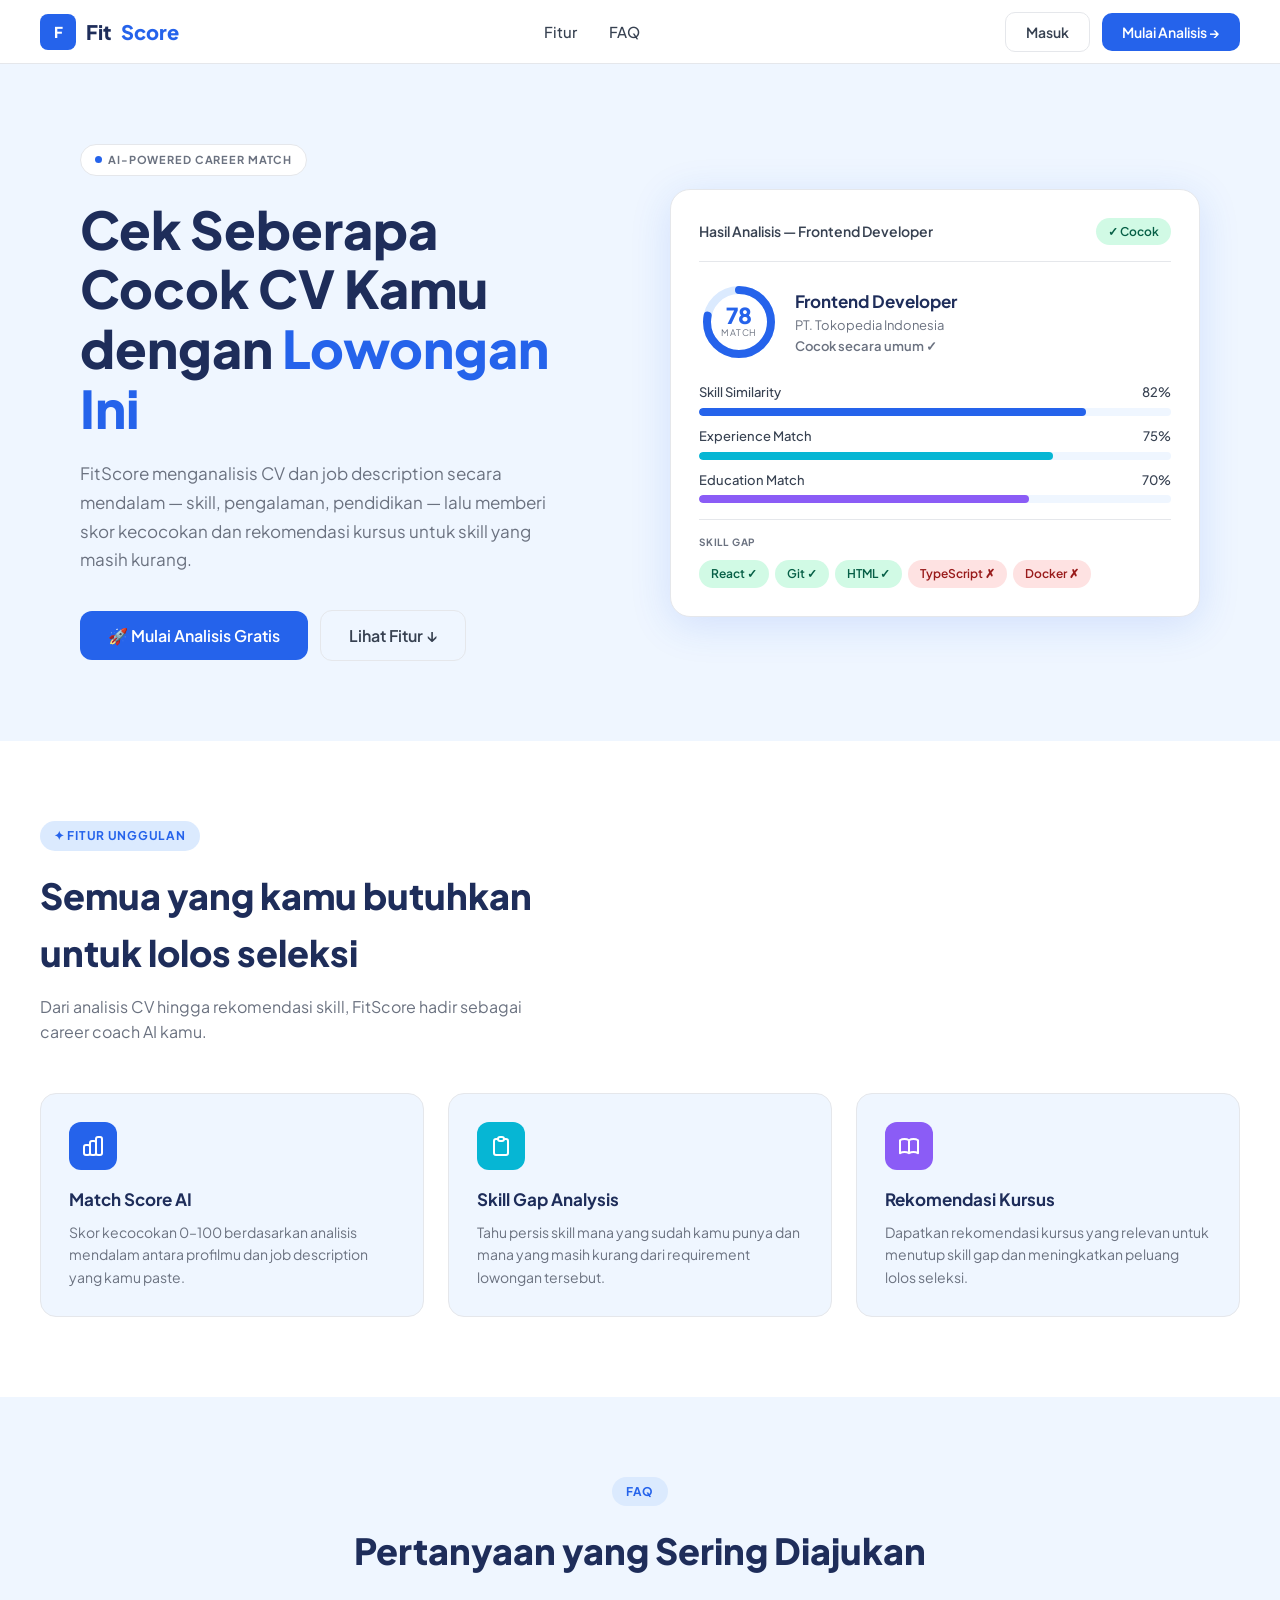
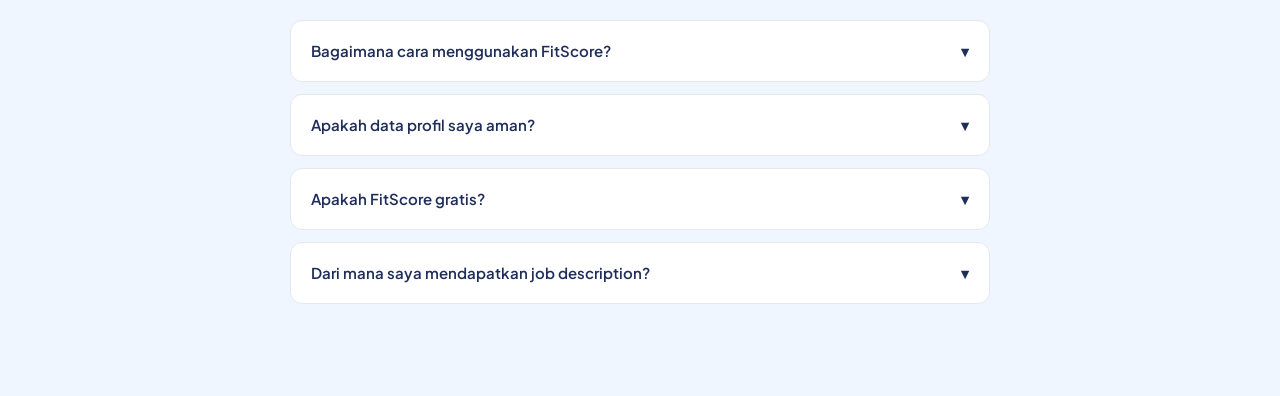
==== mainfinal.html @ b1d82c0f "update web trying connect HF" ====
<!DOCTYPE html>
<html lang="id">
<head>
<meta charset="UTF-8">
<meta name="viewport" content="width=device-width, initial-scale=1.0">
<title>FitScore — AI-Powered Career Match</title>
<link href="https://fonts.googleapis.com/css2?family=Plus+Jakarta+Sans:wght@400;500;600;700;800&display=swap" rel="stylesheet">
<style>
  *, *::before, *::after { box-sizing: border-box; margin: 0; padding: 0; }

  :root {
    --blue: #2563EB;
    --blue-dark: #1E3A8A;
    --blue-light: #DBEAFE;
    --blue-mid: #3B82F6;
    --cyan: #06B6D4;
    --purple: #8B5CF6;
    --bg: #EFF6FF;
    --white: #FFFFFF;
    --text-dark: #1E2D5A;
    --text-mid: #374151;
    --text-muted: #6B7280;
    --green: #10B981;
    --red: #EF4444;
    --border: #E5E7EB;
    --shadow: 0 4px 24px rgba(37,99,235,0.10);
    --shadow-lg: 0 8px 40px rgba(37,99,235,0.15);
  }

  html { scroll-behavior: smooth; }

  body {
    font-family: 'Plus Jakarta Sans', sans-serif;
    background: var(--bg);
    color: var(--text-dark);
    line-height: 1.6;
    min-height: 100vh;
  }

  /* ── PAGES ── */
  .page { display: none; min-height: 100vh; }
  .page.active { display: flex; flex-direction: column; }

  /* ── NAVBAR ── */
  nav {
    background: var(--white);
    border-bottom: 1px solid var(--border);
    padding: 0 40px;
    height: 64px;
    display: flex;
    align-items: center;
    justify-content: space-between;
    position: sticky; top: 0; z-index: 100;
  }

  .logo {
    display: flex; align-items: center; gap: 10px;
    font-weight: 800; font-size: 20px; color: var(--text-dark);
    text-decoration: none;
  }
  .logo-icon {
    width: 36px; height: 36px; background: var(--blue);
    border-radius: 8px; display: flex; align-items: center; justify-content: center;
    color: white; font-weight: 800; font-size: 15px;
  }
  .logo span { color: var(--blue); }

  .nav-links { display: flex; gap: 32px; list-style: none; }
  .nav-links a { text-decoration: none; color: var(--text-mid); font-size: 15px; font-weight: 500; transition: color .2s; }
  .nav-links a:hover { color: var(--blue); }

  .nav-right { display: flex; align-items: center; gap: 12px; }

  .btn {
    display: inline-flex; align-items: center; gap: 8px;
    padding: 10px 20px; border-radius: 10px; font-size: 14px; font-weight: 600;
    cursor: pointer; border: none; transition: all .2s; text-decoration: none; font-family: inherit;
  }
  .btn-primary { background: var(--blue); color: white; }
  .btn-primary:hover { background: #1D4ED8; transform: translateY(-1px); box-shadow: 0 4px 14px rgba(37,99,235,.4); }
  .btn-outline { background: transparent; color: var(--blue); border: 1.5px solid var(--blue); }
  .btn-outline:hover { background: var(--blue-light); }
  .btn-lg { padding: 14px 28px; font-size: 16px; border-radius: 12px; }
  .btn-ghost { background: transparent; color: var(--text-mid); border: 1.5px solid var(--border); }
  .btn-ghost:hover { background: var(--bg); color: var(--text-dark); }
  .btn-danger { background: #FEE2E2; color: var(--red); border: none; }

  /* ── HERO ── */
  .hero {
    flex: 1;
    padding: 80px 40px;
    display: grid;
    grid-template-columns: 1fr 1fr;
    gap: 60px;
    align-items: center;
    max-width: 1200px;
    margin: 0 auto;
    width: 100%;
  }

  .hero-badge {
    display: inline-flex; align-items: center; gap: 6px;
    background: var(--white); border: 1px solid var(--border);
    border-radius: 999px; padding: 6px 14px;
    font-size: 11px; font-weight: 700; letter-spacing: .08em;
    color: var(--text-muted); text-transform: uppercase;
    margin-bottom: 24px;
  }
  .hero-badge-dot { width: 7px; height: 7px; background: var(--blue); border-radius: 50%; }

  .hero-title { font-size: 52px; font-weight: 800; line-height: 1.15; color: var(--text-dark); margin-bottom: 20px; }
  .hero-title .highlight { color: var(--blue); }
  .hero-desc { font-size: 17px; color: var(--text-muted); line-height: 1.7; margin-bottom: 36px; max-width: 480px; }

  .hero-btns { display: flex; gap: 12px; align-items: center; }

  /* ── RESULT CARD ── */
  .result-card {
    background: var(--white);
    border-radius: 20px;
    padding: 28px;
    box-shadow: var(--shadow-lg);
    border: 1px solid var(--border);
    animation: floatCard 4s ease-in-out infinite;
  }

  @keyframes floatCard {
    0%, 100% { transform: translateY(0); }
    50% { transform: translateY(-8px); }
  }

  .result-card-header {
    display: flex; justify-content: space-between; align-items: center; margin-bottom: 20px;
    padding-bottom: 16px; border-bottom: 1px solid var(--border);
  }
  .result-card-header h4 { font-size: 14px; color: var(--text-mid); font-weight: 600; }

  .badge-cocok {
    background: #D1FAE5; color: #065F46; font-size: 12px; font-weight: 600;
    padding: 4px 12px; border-radius: 999px;
  }

  .match-row { display: flex; gap: 16px; align-items: center; margin-bottom: 20px; }

  .score-ring {
    width: 80px; height: 80px; flex-shrink: 0;
    position: relative; display: flex; align-items: center; justify-content: center;
  }
  .score-ring svg { position: absolute; top: 0; left: 0; transform: rotate(-90deg); }
  .score-ring-num { font-size: 22px; font-weight: 800; color: var(--blue); line-height: 1; }
  .score-ring-label { font-size: 9px; color: var(--text-muted); text-transform: uppercase; letter-spacing: .06em; }

  .match-info h3 { font-size: 17px; font-weight: 700; color: var(--text-dark); }
  .match-info p { font-size: 13px; color: var(--text-muted); }
  .match-status { font-size: 13px; color: var(--green); font-weight: 600; }

  .bar-row { margin-bottom: 10px; }
  .bar-label { display: flex; justify-content: space-between; font-size: 13px; color: var(--text-mid); margin-bottom: 5px; font-weight: 500; }
  .bar-track { height: 8px; background: var(--bg); border-radius: 999px; overflow: hidden; }
  .bar-fill { height: 100%; border-radius: 999px; transition: width 1s ease; }
  .bar-blue { background: var(--blue); }
  .bar-cyan { background: var(--cyan); }
  .bar-purple { background: var(--purple); }

  .skill-gap-section { margin-top: 16px; border-top: 1px solid var(--border); padding-top: 14px; }
  .skill-gap-title { font-size: 10px; font-weight: 700; letter-spacing: .08em; text-transform: uppercase; color: var(--text-muted); margin-bottom: 10px; }
  .skill-tags { display: flex; gap: 6px; flex-wrap: wrap; }
  .tag { padding: 4px 12px; border-radius: 999px; font-size: 12px; font-weight: 600; }
  .tag-green { background: #D1FAE5; color: #065F46; }
  .tag-red { background: #FEE2E2; color: #991B1B; }

  /* ── FEATURES ── */
  .features {
    background: var(--white);
    padding: 80px 40px;
  }
  .features-inner { max-width: 1200px; margin: 0 auto; }
  .section-badge {
    display: inline-flex; align-items: center; gap: 6px;
    background: var(--blue-light); color: var(--blue);
    border-radius: 999px; padding: 5px 14px; font-size: 12px; font-weight: 700;
    letter-spacing: .06em; text-transform: uppercase; margin-bottom: 16px;
  }
  .section-title { font-size: 36px; font-weight: 800; color: var(--text-dark); margin-bottom: 12px; }
  .section-desc { font-size: 16px; color: var(--text-muted); max-width: 520px; margin-bottom: 48px; }

  .features-grid { display: grid; grid-template-columns: repeat(3, 1fr); gap: 24px; }
  .feature-card {
    background: var(--bg); border-radius: 16px; padding: 28px;
    border: 1px solid var(--border); transition: all .2s;
  }
  .feature-card:hover { box-shadow: var(--shadow); transform: translateY(-2px); }
  .feature-icon { width: 48px; height: 48px; border-radius: 12px; background: var(--blue); display: flex; align-items: center; justify-content: center; margin-bottom: 16px; }
  .feature-card h3 { font-size: 17px; font-weight: 700; margin-bottom: 8px; color: var(--text-dark); }
  .feature-card p { font-size: 14px; color: var(--text-muted); line-height: 1.6; }

  /* ── FAQ ── */
  .faq { padding: 80px 40px; }
  .faq-inner { max-width: 700px; margin: 0 auto; }
  .faq-item { border: 1px solid var(--border); border-radius: 12px; margin-bottom: 12px; overflow: hidden; background: var(--white); }
  .faq-q { padding: 18px 20px; font-size: 15px; font-weight: 600; cursor: pointer; display: flex; justify-content: space-between; align-items: center; }
  .faq-a { padding: 0 20px 16px; font-size: 14px; color: var(--text-muted); line-height: 1.7; display: none; }
  .faq-item.open .faq-a { display: block; }
  .faq-item.open .faq-arrow { transform: rotate(180deg); }
  .faq-arrow { transition: transform .2s; }

  /* ── AUTH PAGES ── */
  .auth-page {
    flex: 1;
    display: flex;
    align-items: center;
    justify-content: center;
    padding: 40px;
    background: var(--bg);
  }

  .auth-card {
    background: var(--white);
    border-radius: 20px;
    padding: 40px;
    width: 100%;
    max-width: 440px;
    box-shadow: var(--shadow-lg);
    border: 1px solid var(--border);
  }
  .auth-title { font-size: 26px; font-weight: 800; color: var(--text-dark); margin-bottom: 6px; }
  .auth-sub { font-size: 14px; color: var(--text-muted); margin-bottom: 28px; }

  .form-group { margin-bottom: 18px; }
  .form-label { display: block; font-size: 13px; font-weight: 600; color: var(--text-mid); margin-bottom: 6px; }
  .form-input {
    width: 100%; padding: 12px 14px; border: 1.5px solid var(--border);
    border-radius: 10px; font-size: 14px; font-family: inherit; color: var(--text-dark);
    background: var(--white); transition: border-color .2s; outline: none;
  }
  .form-input:focus { border-color: var(--blue); box-shadow: 0 0 0 3px rgba(37,99,235,.1); }
  .form-input::placeholder { color: #9CA3AF; }
  textarea.form-input { resize: vertical; min-height: 100px; }

  .form-divider { text-align: center; font-size: 13px; color: var(--text-muted); margin: 16px 0; }
  .link { color: var(--blue); font-weight: 600; cursor: pointer; text-decoration: none; }
  .link:hover { text-decoration: underline; }

  /* ── PROFILE SETUP ── */
  .profile-page {
    flex: 1;
    padding: 40px;
    max-width: 800px;
    margin: 0 auto;
    width: 100%;
  }
  .profile-steps {
    display: flex; gap: 0; margin-bottom: 40px; align-items: center;
  }
  .step-item { display: flex; align-items: center; gap: 10px; }
  .step-circle {
    width: 32px; height: 32px; border-radius: 50%; display: flex; align-items: center; justify-content: center;
    font-size: 13px; font-weight: 700; flex-shrink: 0;
  }
  .step-circle.done { background: var(--blue); color: white; }
  .step-circle.active { background: var(--blue); color: white; box-shadow: 0 0 0 4px rgba(37,99,235,.2); }
  .step-circle.pending { background: var(--border); color: var(--text-muted); }
  .step-label { font-size: 13px; font-weight: 600; color: var(--text-mid); }
  .step-label.active { color: var(--blue); }
  .step-connector { flex: 1; height: 2px; background: var(--border); margin: 0 8px; min-width: 40px; }
  .step-connector.done { background: var(--blue); }

  .profile-card {
    background: var(--white); border-radius: 20px; padding: 36px;
    box-shadow: var(--shadow); border: 1px solid var(--border);
  }
  .profile-card-title { font-size: 22px; font-weight: 800; color: var(--text-dark); margin-bottom: 6px; }
  .profile-card-sub { font-size: 14px; color: var(--text-muted); margin-bottom: 28px; }

  .form-row { display: grid; grid-template-columns: 1fr 1fr; gap: 16px; }

  .tags-input-wrapper { display: flex; flex-wrap: wrap; gap: 8px; padding: 10px 12px; border: 1.5px solid var(--border); border-radius: 10px; background: white; min-height: 46px; cursor: text; transition: border-color .2s; }
  .tags-input-wrapper:focus-within { border-color: var(--blue); box-shadow: 0 0 0 3px rgba(37,99,235,.1); }
  .tag-chip { display: flex; align-items: center; gap: 4px; background: var(--blue-light); color: var(--blue); border-radius: 6px; padding: 3px 10px; font-size: 13px; font-weight: 600; }
  .tag-chip button { background: none; border: none; cursor: pointer; color: var(--blue); font-size: 14px; line-height: 1; padding: 0; }
  .tags-input-inner { border: none; outline: none; font-size: 13px; font-family: inherit; min-width: 120px; flex: 1; }

  .exp-item { border: 1px solid var(--border); border-radius: 12px; padding: 20px; margin-bottom: 12px; background: var(--bg); position: relative; }
  .exp-remove { position: absolute; top: 12px; right: 12px; background: none; border: none; cursor: pointer; color: var(--text-muted); font-size: 18px; }

  .btn-add { display: inline-flex; align-items: center; gap: 6px; background: var(--blue-light); color: var(--blue); border: none; padding: 10px 16px; border-radius: 10px; font-size: 13px; font-weight: 700; cursor: pointer; font-family: inherit; transition: all .2s; margin-top: 4px; }
  .btn-add:hover { background: #BFDBFE; }

  .progress-bar-wrapper { height: 6px; background: var(--border); border-radius: 999px; margin-bottom: 32px; overflow: hidden; }
  .progress-bar-fill { height: 100%; background: var(--blue); border-radius: 999px; transition: width .4s ease; }

  /* ── ANALYSIS PAGE ── */
  .analysis-page { flex: 1; padding: 40px; max-width: 1100px; margin: 0 auto; width: 100%; }
  .analysis-header { margin-bottom: 32px; }
  .analysis-header h1 { font-size: 28px; font-weight: 800; color: var(--text-dark); }
  .analysis-header p { font-size: 15px; color: var(--text-muted); margin-top: 4px; }

  .analysis-form-grid { display: grid; grid-template-columns: 1fr 1fr; gap: 24px; margin-bottom: 32px; }
  .analysis-form-card { background: var(--white); border-radius: 16px; padding: 24px; border: 1px solid var(--border); box-shadow: var(--shadow); }
  .analysis-form-card h3 { font-size: 16px; font-weight: 700; margin-bottom: 4px; color: var(--text-dark); }
  .analysis-form-card p { font-size: 13px; color: var(--text-muted); margin-bottom: 16px; }
  .analysis-form-card textarea { min-height: 180px; }

  .analyze-btn-wrapper { text-align: center; margin-bottom: 40px; }

  /* ── RESULT ── */
  .result-section { display: none; }
  .result-section.show { display: block; }

  .result-top { display: grid; grid-template-columns: 1fr 2fr; gap: 24px; margin-bottom: 24px; }

  .score-card {
    background: var(--white); border-radius: 16px; padding: 28px;
    border: 1px solid var(--border); box-shadow: var(--shadow);
    display: flex; flex-direction: column; align-items: center; justify-content: center; text-align: center;
  }
  .big-score { font-size: 72px; font-weight: 800; color: var(--blue); line-height: 1; }
  .score-label { font-size: 13px; color: var(--text-muted); font-weight: 600; text-transform: uppercase; letter-spacing: .08em; margin-top: 4px; }
  .score-verdict { margin-top: 12px; padding: 6px 16px; border-radius: 999px; font-size: 13px; font-weight: 700; }
  .score-verdict.great { background: #D1FAE5; color: #065F46; }
  .score-verdict.good { background: #DBEAFE; color: #1E3A8A; }
  .score-verdict.low { background: #FEE2E2; color: #991B1B; }

  .breakdown-card { background: var(--white); border-radius: 16px; padding: 28px; border: 1px solid var(--border); box-shadow: var(--shadow); }
  .breakdown-card h3 { font-size: 16px; font-weight: 700; margin-bottom: 20px; color: var(--text-dark); }

  .result-bottom { display: grid; grid-template-columns: 1fr 1fr; gap: 24px; }

  .gap-card { background: var(--white); border-radius: 16px; padding: 28px; border: 1px solid var(--border); box-shadow: var(--shadow); }
  .gap-card h3 { font-size: 16px; font-weight: 700; margin-bottom: 16px; color: var(--text-dark); }

  .skill-row { display: flex; align-items: center; justify-content: space-between; padding: 10px 0; border-bottom: 1px solid var(--border); }
  .skill-row:last-child { border-bottom: none; }
  .skill-name { font-size: 14px; font-weight: 600; color: var(--text-dark); }
  .skill-badge { font-size: 12px; font-weight: 700; padding: 3px 12px; border-radius: 999px; }
  .skill-match { background: #D1FAE5; color: #065F46; }
  .skill-miss { background: #FEE2E2; color: #991B1B; }

  .rec-item { padding: 12px 0; border-bottom: 1px solid var(--border); }
  .rec-item:last-child { border-bottom: none; }
  .rec-skill { font-size: 14px; font-weight: 700; color: var(--text-dark); margin-bottom: 4px; }
  .rec-desc { font-size: 13px; color: var(--text-muted); }

  /* ── LOADING ── */
  .loading-overlay {
    display: none;
    position: fixed; inset: 0; background: rgba(255,255,255,.9);
    z-index: 999; align-items: center; justify-content: center; flex-direction: column; gap: 16px;
  }
  .loading-overlay.show { display: flex; }
  .spinner { width: 48px; height: 48px; border: 4px solid var(--blue-light); border-top-color: var(--blue); border-radius: 50%; animation: spin .8s linear infinite; }
  @keyframes spin { to { transform: rotate(360deg); } }
  .loading-text { font-size: 16px; font-weight: 600; color: var(--text-dark); }
  .loading-sub { font-size: 13px; color: var(--text-muted); }

  /* ── DASHBOARD ── */
  .dashboard-page { flex: 1; padding: 40px; max-width: 1100px; margin: 0 auto; width: 100%; }
  .dashboard-greet { font-size: 26px; font-weight: 800; color: var(--text-dark); margin-bottom: 6px; }
  .dashboard-sub { font-size: 15px; color: var(--text-muted); margin-bottom: 32px; }

  .dashboard-grid { display: grid; grid-template-columns: repeat(3, 1fr); gap: 20px; margin-bottom: 32px; }
  .stat-card { background: var(--white); border-radius: 14px; padding: 22px; border: 1px solid var(--border); box-shadow: var(--shadow); }
  .stat-num { font-size: 32px; font-weight: 800; color: var(--blue); }
  .stat-label { font-size: 13px; color: var(--text-muted); margin-top: 4px; font-weight: 500; }

  .history-card { background: var(--white); border-radius: 16px; padding: 28px; border: 1px solid var(--border); box-shadow: var(--shadow); }
  .history-card h3 { font-size: 17px; font-weight: 700; margin-bottom: 20px; color: var(--text-dark); }
  .history-item { display: flex; align-items: center; justify-content: space-between; padding: 14px 0; border-bottom: 1px solid var(--border); }
  .history-item:last-child { border-bottom: none; }
  .history-info h4 { font-size: 14px; font-weight: 700; color: var(--text-dark); }
  .history-info p { font-size: 12px; color: var(--text-muted); margin-top: 2px; }
  .history-score { font-size: 22px; font-weight: 800; color: var(--blue); }

  .toast {
    position: fixed; bottom: 24px; right: 24px; z-index: 9999;
    background: var(--text-dark); color: white; padding: 12px 20px; border-radius: 12px;
    font-size: 14px; font-weight: 500; box-shadow: 0 8px 24px rgba(0,0,0,.2);
    transform: translateY(100px); opacity: 0; transition: all .3s;
  }
  .toast.show { transform: translateY(0); opacity: 1; }

  @media (max-width: 768px) {
    .hero { grid-template-columns: 1fr; padding: 40px 20px; }
    .result-card { display: none; }
    .features-grid { grid-template-columns: 1fr; }
    .analysis-form-grid { grid-template-columns: 1fr; }
    .result-top, .result-bottom { grid-template-columns: 1fr; }
    .form-row { grid-template-columns: 1fr; }
    .dashboard-grid { grid-template-columns: 1fr; }
    nav { padding: 0 20px; }
    .nav-links { display: none; }
  }
</style>
</head>
<body>

<!-- ══════════════════════════════════════════
     PAGE: LANDING
══════════════════════════════════════════ -->
<div id="page-landing" class="page active">
  <!-- Nav -->
  <nav>
    <a class="logo" href="#" onclick="goTo('landing')">
      <div class="logo-icon">F</div>
      Fit <span>Score</span>
    </a>
    <ul class="nav-links">
      <li><a href="#features">Fitur</a></li>
      <li><a href="#faq">FAQ</a></li>
    </ul>
    <div class="nav-right">
      <button class="btn btn-ghost" onclick="goTo('login')">Masuk</button>
      <button class="btn btn-primary" onclick="goTo('register')">Mulai Analisis →</button>
    </div>
  </nav>

  <!-- Hero -->
  <div class="hero">
    <div>
      <div class="hero-badge"><span class="hero-badge-dot"></span> AI-POWERED CAREER MATCH</div>
      <h1 class="hero-title">Cek Seberapa Cocok CV Kamu<br>dengan <span class="highlight">Lowongan Ini</span></h1>
      <p class="hero-desc">FitScore menganalisis CV dan job description secara mendalam — skill, pengalaman, pendidikan — lalu memberi skor kecocokan dan rekomendasi kursus untuk skill yang masih kurang.</p>
      <div class="hero-btns">
        <button class="btn btn-primary btn-lg" onclick="goTo('register')">🚀 Mulai Analisis Gratis</button>
        <button class="btn btn-ghost btn-lg" onclick="document.getElementById('features').scrollIntoView({behavior:'smooth'})">Lihat Fitur ↓</button>
      </div>
    </div>

    <div class="result-card">
      <div class="result-card-header">
        <h4>Hasil Analisis — Frontend Developer</h4>
        <span class="badge-cocok">✓ Cocok</span>
      </div>
      <div class="match-row">
        <div class="score-ring">
          <svg width="80" height="80" viewBox="0 0 80 80">
            <circle cx="40" cy="40" r="32" fill="none" stroke="#DBEAFE" stroke-width="8"/>
            <circle cx="40" cy="40" r="32" fill="none" stroke="#2563EB" stroke-width="8"
              stroke-dasharray="201" stroke-dashoffset="44" stroke-linecap="round"/>
          </svg>
          <div style="text-align:center;">
            <div class="score-ring-num">78</div>
            <div class="score-ring-label">MATCH</div>
          </div>
        </div>
        <div class="match-info">
          <h3>Frontend Developer</h3>
          <p>PT. Tokopedia Indonesia</p>
          <p class="match-status">Cocok secara umum ✓</p>
        </div>
      </div>
      <div class="bar-row"><div class="bar-label"><span>Skill Similarity</span><span>82%</span></div><div class="bar-track"><div class="bar-fill bar-blue" style="width:82%"></div></div></div>
      <div class="bar-row"><div class="bar-label"><span>Experience Match</span><span>75%</span></div><div class="bar-track"><div class="bar-fill bar-cyan" style="width:75%"></div></div></div>
      <div class="bar-row"><div class="bar-label"><span>Education Match</span><span>70%</span></div><div class="bar-track"><div class="bar-fill bar-purple" style="width:70%"></div></div></div>
      <div class="skill-gap-section">
        <div class="skill-gap-title">SKILL GAP</div>
        <div class="skill-tags">
          <span class="tag tag-green">React ✓</span>
          <span class="tag tag-green">Git ✓</span>
          <span class="tag tag-green">HTML ✓</span>
          <span class="tag tag-red">TypeScript ✗</span>
          <span class="tag tag-red">Docker ✗</span>
        </div>
      </div>
    </div>
  </div>

  <!-- Features -->
  <section id="features" class="features">
    <div class="features-inner">
      <div class="section-badge">✦ Fitur Unggulan</div>
      <h2 class="section-title">Semua yang kamu butuhkan<br>untuk lolos seleksi</h2>
      <p class="section-desc">Dari analisis CV hingga rekomendasi skill, FitScore hadir sebagai career coach AI kamu.</p>
      <div class="features-grid">
        <div class="feature-card">
          <div class="feature-icon"><svg width="24" height="24" fill="none" viewBox="0 0 24 24"><path d="M9 19v-6a2 2 0 00-2-2H5a2 2 0 00-2 2v6a2 2 0 002 2h2a2 2 0 002-2zm0 0V9a2 2 0 012-2h2a2 2 0 012 2v10m-6 0a2 2 0 002 2h2a2 2 0 002-2m0 0V5a2 2 0 012-2h2a2 2 0 012 2v14a2 2 0 01-2 2h-2a2 2 0 01-2-2z" stroke="white" stroke-width="2" stroke-linecap="round" stroke-linejoin="round"/></svg></div>
          <h3>Match Score AI</h3>
          <p>Skor kecocokan 0–100 berdasarkan analisis mendalam antara profilmu dan job description yang kamu paste.</p>
        </div>
        <div class="feature-card">
          <div class="feature-icon" style="background:#06B6D4;"><svg width="24" height="24" fill="none" viewBox="0 0 24 24"><path d="M9 5H7a2 2 0 00-2 2v12a2 2 0 002 2h10a2 2 0 002-2V7a2 2 0 00-2-2h-2M9 5a2 2 0 002 2h2a2 2 0 002-2M9 5a2 2 0 012-2h2a2 2 0 012 2" stroke="white" stroke-width="2" stroke-linecap="round" stroke-linejoin="round"/></svg></div>
          <h3>Skill Gap Analysis</h3>
          <p>Tahu persis skill mana yang sudah kamu punya dan mana yang masih kurang dari requirement lowongan tersebut.</p>
        </div>
        <div class="feature-card">
          <div class="feature-icon" style="background:#8B5CF6;"><svg width="24" height="24" fill="none" viewBox="0 0 24 24"><path d="M12 6.253v13m0-13C10.832 5.477 9.246 5 7.5 5S4.168 5.477 3 6.253v13C4.168 18.477 5.754 18 7.5 18s3.332.477 4.5 1.253m0-13C13.168 5.477 14.754 5 16.5 5c1.747 0 3.332.477 4.5 1.253v13C19.832 18.477 18.247 18 16.5 18c-1.746 0-3.332.477-4.5 1.253" stroke="white" stroke-width="2" stroke-linecap="round" stroke-linejoin="round"/></svg></div>
          <h3>Rekomendasi Kursus</h3>
          <p>Dapatkan rekomendasi kursus yang relevan untuk menutup skill gap dan meningkatkan peluang lolos seleksi.</p>
        </div>
      </div>
    </div>
  </section>

  <!-- FAQ -->
  <section id="faq" class="faq">
    <div class="faq-inner" style="text-align:center; margin-bottom:40px;">
      <div class="section-badge" style="margin:0 auto 16px;">FAQ</div>
      <h2 class="section-title">Pertanyaan yang Sering Diajukan</h2>
    </div>
    <div class="faq-inner">
      <div class="faq-item" onclick="toggleFaq(this)">
        <div class="faq-q">Bagaimana cara menggunakan FitScore? <span class="faq-arrow">▾</span></div>
        <div class="faq-a">Daftar akun, lengkapi profil (pengalaman kerja, skill, pendidikan), lalu copy-paste job description dari LinkedIn atau platform lain ke halaman analisis. FitScore akan langsung memberikan match score dan skill gap analysis.</div>
      </div>
      <div class="faq-item" onclick="toggleFaq(this)">
        <div class="faq-q">Apakah data profil saya aman? <span class="faq-arrow">▾</span></div>
        <div class="faq-a">Ya, data profilmu disimpan secara aman dan tidak akan dibagikan ke pihak manapun. Kami menggunakan enkripsi standar industri untuk melindungi datamu.</div>
      </div>
      <div class="faq-item" onclick="toggleFaq(this)">
        <div class="faq-q">Apakah FitScore gratis? <span class="faq-arrow">▾</span></div>
        <div class="faq-a">FitScore tersedia gratis untuk semua pengguna.</div>
      </div>
      <div class="faq-item" onclick="toggleFaq(this)">
        <div class="faq-q">Dari mana saya mendapatkan job description? <span class="faq-arrow">▾</span></div>
        <div class="faq-a">Kamu bisa copy job description dan requirements dari LinkedIn, Glints, JobStreet, Kalibrr, atau platform lowongan lainnya, lalu paste ke form analisis di FitScore.</div>
      </div>
    </div>
  </section>
</div>

<!-- ══════════════════════════════════════════
     PAGE: LOGIN
══════════════════════════════════════════ -->
<div id="page-login" class="page">
  <nav>
    <a class="logo" href="#" onclick="goTo('landing')">
      <div class="logo-icon">F</div>
      Fit <span>Score</span>
    </a>
  </nav>
  <div class="auth-page">
    <div class="auth-card">
      <div style="text-align:center; margin-bottom:28px;">
        <div class="logo-icon" style="width:48px;height:48px;font-size:20px;border-radius:12px;margin:0 auto 16px;">F</div>
        <div class="auth-title">Selamat Datang Kembali</div>
        <div class="auth-sub">Masuk untuk melanjutkan analisis karirmu</div>
      </div>
      <div class="form-group">
        <label class="form-label">Email</label>
        <input type="email" id="login-email" class="form-input" placeholder="email@kamu.com">
      </div>
      <div class="form-group">
        <label class="form-label">Password</label>
        <input type="password" id="login-pass" class="form-input" placeholder="••••••••">
      </div>
      <button class="btn btn-primary" style="width:100%;justify-content:center;padding:13px;" onclick="doLogin()">Masuk</button>
      <div class="form-divider">Belum punya akun? <a class="link" onclick="goTo('register')">Daftar gratis</a></div>
    </div>
  </div>
</div>

<!-- ══════════════════════════════════════════
     PAGE: REGISTER
══════════════════════════════════════════ -->
<div id="page-register" class="page">
  <nav>
    <a class="logo" href="#" onclick="goTo('landing')">
      <div class="logo-icon">F</div>
      Fit <span>Score</span>
    </a>
  </nav>
  <div class="auth-page">
    <div class="auth-card">
      <div style="text-align:center; margin-bottom:28px;">
        <div class="logo-icon" style="width:48px;height:48px;font-size:20px;border-radius:12px;margin:0 auto 16px;">F</div>
        <div class="auth-title">Buat Akun Gratis</div>
        <div class="auth-sub">Mulai analisis CV kamu sekarang</div>
      </div>
      <div class="form-row">
        <div class="form-group">
          <label class="form-label">Nama Depan</label>
          <input type="text" id="reg-fname" class="form-input" placeholder="Budi">
        </div>
        <div class="form-group">
          <label class="form-label">Nama Belakang</label>
          <input type="text" id="reg-lname" class="form-input" placeholder="Santoso">
        </div>
      </div>
      <div class="form-group">
        <label class="form-label">Email</label>
        <input type="email" id="reg-email" class="form-input" placeholder="email@kamu.com">
      </div>
      <div class="form-group">
        <label class="form-label">Password</label>
        <input type="password" id="reg-pass" class="form-input" placeholder="Min. 8 karakter">
      </div>
      <button class="btn btn-primary" style="width:100%;justify-content:center;padding:13px;" onclick="doRegister()">Buat Akun →</button>
      <div class="form-divider">Sudah punya akun? <a class="link" onclick="goTo('login')">Masuk</a></div>
    </div>
  </div>
</div>

<!-- ══════════════════════════════════════════
     PAGE: PROFILE SETUP
══════════════════════════════════════════ -->
<div id="page-profile" class="page">
  <nav>
    <a class="logo" href="#" onclick="goTo('landing')">
      <div class="logo-icon">F</div>
      Fit <span>Score</span>
    </a>
    <div class="nav-right" style="font-size:13px;color:var(--text-muted);">Langkah <span id="step-num">1</span> dari 3</div>
  </nav>

  <div class="profile-page">
    <div class="progress-bar-wrapper">
      <div class="progress-bar-fill" id="profile-progress" style="width:33%"></div>
    </div>

    <div class="profile-steps">
      <div class="step-item"><div class="step-circle active" id="s1">1</div><span class="step-label active" id="sl1">Informasi Dasar</span></div>
      <div class="step-connector" id="sc1"></div>
      <div class="step-item"><div class="step-circle pending" id="s2">2</div><span class="step-label" id="sl2">Pengalaman Kerja</span></div>
      <div class="step-connector" id="sc2"></div>
      <div class="step-item"><div class="step-circle pending" id="s3">3</div><span class="step-label" id="sl3">Skill &amp; Pendidikan</span></div>
    </div>

    <!-- Step 1: Info Dasar -->
    <div id="profile-step-1">
      <div class="profile-card">
        <div class="profile-card-title">Informasi Dasar</div>
        <div class="profile-card-sub">Ceritakan sedikit tentang dirimu untuk personalisasi analisis yang lebih akurat.</div>
        <div class="form-row">
          <div class="form-group">
            <label class="form-label">Nama Lengkap</label>
            <input type="text" id="p-name" class="form-input" placeholder="Nama kamu">
          </div>
          <div class="form-group">
            <label class="form-label">Lokasi</label>
            <input type="text" id="p-loc" class="form-input" placeholder="Jakarta, Indonesia">
          </div>
        </div>
        <div class="form-row">
          <div class="form-group">
            <label class="form-label">Bidang / Profesi</label>
            <input type="text" id="p-field" class="form-input" placeholder="Software Engineer, Data Analyst, ...">
          </div>
          <div class="form-group">
            <label class="form-label">Tahun Pengalaman</label>
            <select class="form-input" id="p-years">
              <option>Kurang dari 1 tahun</option>
              <option>1–2 tahun</option>
              <option>3–5 tahun</option>
              <option>5+ tahun</option>
            </select>
          </div>
        </div>
        <div class="form-group">
          <label class="form-label">Ringkasan Profil</label>
          <textarea id="p-summary" class="form-input" placeholder="Ceritakan singkat tentang latar belakang dan tujuan karirmu..."></textarea>
        </div>
        <div style="text-align:right;margin-top:8px;">
          <button class="btn btn-primary btn-lg" onclick="nextStep(2)">Lanjut →</button>
        </div>
      </div>
    </div>

    <!-- Step 2: Pengalaman Kerja -->
    <div id="profile-step-2" style="display:none;">
      <div class="profile-card">
        <div class="profile-card-title">Pengalaman Kerja</div>
        <div class="profile-card-sub">Tambahkan riwayat pekerjaan kamu. Semakin lengkap, semakin akurat analisisnya.</div>
        <div id="exp-list"></div>
        <button class="btn-add" onclick="addExp()">+ Tambah Pengalaman</button>
        <div style="display:flex;justify-content:space-between;margin-top:24px;">
          <button class="btn btn-ghost btn-lg" onclick="nextStep(1)">← Kembali</button>
          <button class="btn btn-primary btn-lg" onclick="nextStep(3)">Lanjut →</button>
        </div>
      </div>
    </div>

    <!-- Step 3: Skill & Pendidikan -->
    <div id="profile-step-3" style="display:none;">
      <div class="profile-card">
        <div class="profile-card-title">Skill &amp; Pendidikan</div>
        <div class="profile-card-sub">Tambahkan skill teknis, soft skill, dan riwayat pendidikanmu.</div>

        <div class="form-group">
          <label class="form-label">Technical Skills <span style="font-weight:400;color:var(--text-muted);">(ketik lalu tekan Enter)</span></label>
          <div class="tags-input-wrapper" id="tech-tags-wrap" onclick="document.getElementById('tech-input').focus()">
            <input class="tags-input-inner" id="tech-input" placeholder="React, Python, SQL..." onkeydown="addTag(event,'tech-tags','tech-input')">
          </div>
          <div id="tech-tags" style="display:none;"></div>
        </div>

        <div class="form-group">
          <label class="form-label">Soft Skills</label>
          <div class="tags-input-wrapper" id="soft-tags-wrap" onclick="document.getElementById('soft-input').focus()">
            <input class="tags-input-inner" id="soft-input" placeholder="Komunikasi, Teamwork, Problem Solving..." onkeydown="addTag(event,'soft-tags','soft-input')">
          </div>
          <div id="soft-tags" style="display:none;"></div>
        </div>

        <div class="form-group">
          <label class="form-label">Bahasa Pemrograman / Tools</label>
          <div class="tags-input-wrapper" id="tools-tags-wrap" onclick="document.getElementById('tools-input').focus()">
            <input class="tags-input-inner" id="tools-input" placeholder="JavaScript, Git, Docker, Figma..." onkeydown="addTag(event,'tools-tags','tools-input')">
          </div>
          <div id="tools-tags" style="display:none;"></div>
        </div>

        <div class="form-group" style="margin-top:24px;">
          <label class="form-label">Pendidikan Terakhir</label>
          <div class="form-row">
            <input type="text" id="edu-school" class="form-input" placeholder="Universitas Indonesia">
            <input type="text" id="edu-major" class="form-input" placeholder="Teknik Informatika">
          </div>
          <div class="form-row" style="margin-top:12px;">
            <select class="form-input" id="edu-degree">
              <option>SMA / SMK</option>
              <option>D3</option>
              <option selected>S1</option>
              <option>S2</option>
              <option>S3</option>
            </select>
            <input type="text" id="edu-year" class="form-input" placeholder="Tahun lulus: 2022">
          </div>
        </div>

        <div style="display:flex;justify-content:space-between;margin-top:24px;">
          <button class="btn btn-ghost btn-lg" onclick="nextStep(2)">← Kembali</button>
          <button class="btn btn-primary btn-lg" onclick="finishProfile()">Selesai &amp; Mulai Analisis 🚀</button>
        </div>
      </div>
    </div>
  </div>
</div>

<!-- ══════════════════════════════════════════
     PAGE: DASHBOARD
══════════════════════════════════════════ -->
<div id="page-dashboard" class="page">
  <nav>
    <a class="logo" href="#" onclick="goTo('landing')">
      <div class="logo-icon">F</div>
      Fit <span>Score</span>
    </a>
    <ul class="nav-links">
      <li><a href="#" onclick="goTo('dashboard')" style="color:var(--blue);">Dashboard</a></li>
      <li><a href="#" onclick="goTo('analysis')">Analisis Baru</a></li>
    </ul>
    <div class="nav-right">
      <span id="nav-user" style="font-size:14px;font-weight:600;color:var(--text-mid);"></span>
      <button class="btn btn-ghost" onclick="doLogout()">Keluar</button>
    </div>
  </nav>

  <div class="dashboard-page">
    <div class="dashboard-greet" id="dash-greet">Halo, 👋</div>
    <div class="dashboard-sub">Ringkasan aktivitas analisis karirmu</div>

    <div class="dashboard-grid">
      <div class="stat-card"><div class="stat-num" id="stat-total">0</div><div class="stat-label">Total Analisis</div></div>
      <div class="stat-card"><div class="stat-num" id="stat-avg">—</div><div class="stat-label">Rata-rata Match Score</div></div>
      <div class="stat-card"><div class="stat-num" id="stat-best">—</div><div class="stat-label">Skor Tertinggi</div></div>
    </div>

    <div style="display:flex;justify-content:space-between;align-items:center;margin-bottom:20px;">
      <h3 style="font-size:18px;font-weight:700;">Riwayat Analisis</h3>
      <button class="btn btn-primary" onclick="goTo('analysis')">+ Analisis Baru</button>
    </div>
    <div class="history-card">
      <div id="history-list"><p style="color:var(--text-muted);font-size:14px;">Belum ada analisis. <a class="link" onclick="goTo('analysis')">Mulai analisis pertamamu →</a></p></div>
    </div>
  </div>
</div>

<!-- ══════════════════════════════════════════
     PAGE: ANALYSIS
══════════════════════════════════════════ -->
<div id="page-analysis" class="page">
  <nav>
    <a class="logo" href="#" onclick="goTo('landing')">
      <div class="logo-icon">F</div>
      Fit <span>Score</span>
    </a>
    <ul class="nav-links">
      <li><a href="#" onclick="goTo('dashboard')">Dashboard</a></li>
      <li><a href="#" onclick="goTo('analysis')" style="color:var(--blue);">Analisis Baru</a></li>
    </ul>
    <div class="nav-right">
      <span id="nav-user-2" style="font-size:14px;font-weight:600;color:var(--text-mid);"></span>
      <button class="btn btn-ghost" onclick="doLogout()">Keluar</button>
    </div>
  </nav>

  <div class="analysis-page">
    <div class="analysis-header">
      <h1>Analisis Kecocokan Lowongan</h1>
      <p>Paste job description dan requirements dari lowongan yang ingin kamu lamar, lalu kami analisis kecocokannya dengan profilmu.</p>
    </div>

    <div class="analysis-form-grid">
      <div class="analysis-form-card">
        <h3>📋 Job Description</h3>
        <p>Paste deskripsi pekerjaan dari LinkedIn, Glints, atau platform lainnya.</p>
        <textarea id="jd-input" class="form-input" placeholder="Contoh:
We are looking for a Frontend Developer to join our team. You will be responsible for building user interfaces, collaborating with the design team, and ensuring a great user experience across all devices..."></textarea>
      </div>
      <div class="analysis-form-card">
        <h3>✅ Requirements</h3>
        <p>Paste bagian requirements / kualifikasi dari lowongan yang sama.</p>
        <textarea id="req-input" class="form-input" placeholder="Contoh:
• Bachelor's degree in Computer Science or related field
• 2+ years experience in frontend development
• Proficient in React.js, TypeScript, and HTML/CSS
• Experience with Git and version control
• Strong problem-solving skills..."></textarea>
      </div>
    </div>

    <div class="analyze-btn-wrapper">
      <button class="btn btn-primary btn-lg" style="padding:16px 48px;font-size:17px;" onclick="runAnalysis()">
        🔍 Analisis Sekarang
      </button>
      <p style="font-size:13px;color:var(--text-muted);margin-top:10px;">Analisis menggunakan AI berdasarkan profilmu yang tersimpan</p>
    </div>

    <!-- RESULT -->
    <div class="result-section" id="result-section">
      <hr style="border:none;border-top:1px solid var(--border);margin-bottom:32px;">
      <h2 style="font-size:22px;font-weight:800;margin-bottom:24px;color:var(--text-dark);">Hasil Analisis</h2>

      <div class="result-top">
        <div class="score-card">
          <div style="font-size:13px;color:var(--text-muted);font-weight:600;text-transform:uppercase;letter-spacing:.08em;margin-bottom:8px;">Match Score</div>
          <div class="big-score" id="res-score">78</div>
          <div class="score-label">dari 100</div>
          <div class="score-verdict great" id="res-verdict">Sangat Cocok ✓</div>
        </div>

        <div class="breakdown-card">
          <h3>Breakdown Analisis</h3>
          <div class="bar-row"><div class="bar-label"><span>Skill Similarity</span><span id="b-skill">82%</span></div><div class="bar-track"><div class="bar-fill bar-blue" id="bf-skill" style="width:82%"></div></div></div>
          <div class="bar-row" style="margin-top:12px;"><div class="bar-label"><span>Experience Match</span><span id="b-exp">75%</span></div><div class="bar-track"><div class="bar-fill bar-cyan" id="bf-exp" style="width:75%"></div></div></div>
          <div class="bar-row" style="margin-top:12px;"><div class="bar-label"><span>Education Match</span><span id="b-edu">70%</span></div><div class="bar-track"><div class="bar-fill bar-purple" id="bf-edu" style="width:70%"></div></div></div>
          <div class="bar-row" style="margin-top:12px;"><div class="bar-label"><span>Soft Skills</span><span id="b-soft">80%</span></div><div class="bar-track"><div class="bar-fill" id="bf-soft" style="width:80%;background:#10B981;"></div></div></div>
          <div style="margin-top:16px;padding:14px;background:var(--bg);border-radius:10px;">
            <p style="font-size:13px;color:var(--text-mid);line-height:1.7;" id="res-summary">Profilmu sangat cocok untuk posisi ini. Pengalaman dan skill utama yang dibutuhkan sudah kamu miliki.</p>
          </div>
        </div>
      </div>

      <div class="result-bottom">
        <div class="gap-card">
          <h3>🎯 Skill Gap Analysis</h3>
          <div id="skill-gap-list"></div>
        </div>
        <div class="gap-card">
          <h3>📚 Rekomendasi Kursus</h3>
          <div id="rec-list"></div>
        </div>
      </div>

      <div style="text-align:center;margin-top:32px;">
        <button class="btn btn-outline btn-lg" onclick="goTo('dashboard')">← Kembali ke Dashboard</button>
        <button class="btn btn-primary btn-lg" style="margin-left:12px;" onclick="resetAnalysis()">Analisis Lowongan Lain</button>
      </div>
    </div>
  </div>
</div>

<!-- Loading -->
<div class="loading-overlay" id="loading">
  <div class="spinner"></div>
  <div class="loading-text">Menganalisis kecocokan profilmu...</div>
  <div class="loading-sub">Ini membutuhkan beberapa detik</div>
</div>

<!-- Toast -->
<div class="toast" id="toast"></div>

<script>
// ═══════════════════════════════════════════════════════════════════
//  FITSCORE — Frontend Integration Layer
//  Tugas frontend hanya:
//    1. Kumpulkan data profil + JD + req dari form
//    2. Kirim ke model (POST)
//    3. Terima hasil dari model
//    4. Visualisasikan hasil ke UI
//
//  TIDAK ADA analisis lokal di sini.
//  Semua scoring, skill gap, dan rekomendasi dikerjakan oleh model.
// ═══════════════════════════════════════════════════════════════════

// ╔═══════════════════════════════════════════════════════════════╗
// ║  KONFIGURASI MODEL — GANTI INI KETIKA MODEL SUDAH SIAP       ║
// ╠═══════════════════════════════════════════════════════════════╣
// ║                                                               ║
// ║  HF_MODEL_URL  → URL endpoint model di Hugging Face          ║
// ║                  Format:                                      ║
// ║                  https://api-inference.huggingface.co/       ║
// ║                  models/USERNAME/NAMA_MODEL                  ║
// ║                                                               ║
// ║  HF_TOKEN      → Token akses Hugging Face (Bearer token)     ║
// ║                  Buat di: huggingface.co/settings/tokens     ║
// ║                  Untuk production: pakai backend proxy        ║
// ║                  agar token tidak terekspos di browser.      ║
// ║                                                               ║
// ╚═══════════════════════════════════════════════════════════════╝
const HF_MODEL_URL = "https://api-inference.huggingface.co/models/USERNAME/NAMA_MODEL";
const HF_TOKEN     = "hf_GANTI_DENGAN_TOKEN_KAMU";

// ── STATE ──
let currentUser    = null;
let profileData    = {};
let analysisHistory = [];
let techTagsData   = [];
let softTagsData   = [];
let toolsTagsData  = [];
let expCount       = 0;

// ── NAVIGATION ──
function goTo(page) {
  document.querySelectorAll('.page').forEach(p => p.classList.remove('active'));
  document.getElementById('page-' + page).classList.add('active');
  window.scrollTo(0, 0);
  if (page === 'dashboard') updateDashboard();
  if (page === 'analysis') {
    document.getElementById('nav-user-2').textContent = currentUser ? currentUser.name : '';
  }
}

// ── AUTH ──
function doLogin() {
  const email = document.getElementById('login-email').value.trim();
  const pass  = document.getElementById('login-pass').value;
  if (!email || !pass) { showToast('Isi email dan password terlebih dahulu.'); return; }
  currentUser = { name: email.split('@')[0], email };
  document.getElementById('nav-user').textContent = currentUser.name;
  showToast('Login berhasil! 👋');
  profileData.done ? goTo('dashboard') : (goTo('profile'), document.getElementById('p-name').value = currentUser.name);
}

function doRegister() {
  const fname = document.getElementById('reg-fname').value.trim();
  const lname = document.getElementById('reg-lname').value.trim();
  const email = document.getElementById('reg-email').value.trim();
  const pass  = document.getElementById('reg-pass').value;
  if (!fname || !email || !pass) { showToast('Lengkapi semua field terlebih dahulu.'); return; }
  if (pass.length < 8) { showToast('Password minimal 8 karakter.'); return; }
  currentUser = { name: fname + (lname ? ' ' + lname : ''), email };
  document.getElementById('nav-user').textContent = currentUser.name;
  document.getElementById('p-name').value = currentUser.name;
  showToast('Akun berhasil dibuat! Lengkapi profilmu. 🎉');
  goTo('profile');
}

function doLogout() {
  currentUser = null; profileData = {}; analysisHistory = [];
  goTo('landing'); showToast('Berhasil keluar.');
}

// ── PROFILE STEPS ──
let currentStep = 1;

function nextStep(step) {
  document.getElementById('profile-step-' + currentStep).style.display = 'none';
  currentStep = step;
  document.getElementById('profile-step-' + step).style.display = 'block';
  document.getElementById('step-num').textContent = step;
  document.getElementById('profile-progress').style.width = Math.round((step / 3) * 100) + '%';
  [1, 2, 3].forEach(i => {
    const c = document.getElementById('s' + i);
    const l = document.getElementById('sl' + i);
    if (i < step)       { c.className = 'step-circle done';   l.className = 'step-label';        c.textContent = '✓'; }
    else if (i === step){ c.className = 'step-circle active';  l.className = 'step-label active'; c.textContent = i; }
    else                { c.className = 'step-circle pending'; l.className = 'step-label';        c.textContent = i; }
    if (i < 3) document.getElementById('sc' + i).className = 'step-connector' + (i < step ? ' done' : '');
  });
}

function addExp() {
  expCount++;
  const id = 'exp-' + expCount;
  document.getElementById('exp-list').insertAdjacentHTML('beforeend', `
    <div class="exp-item" id="${id}">
      <button class="exp-remove" onclick="document.getElementById('${id}').remove()">✕</button>
      <div class="form-row">
        <div class="form-group"><label class="form-label">Nama Perusahaan</label><input type="text" class="form-input" placeholder="PT. Google Indonesia"></div>
        <div class="form-group"><label class="form-label">Jabatan / Posisi</label><input type="text" class="form-input" placeholder="Software Engineer"></div>
      </div>
      <div class="form-row">
        <div class="form-group"><label class="form-label">Mulai</label><input type="text" class="form-input" placeholder="Jan 2021"></div>
        <div class="form-group"><label class="form-label">Selesai</label><input type="text" class="form-input" placeholder="Des 2022 / Sekarang"></div>
      </div>
      <div class="form-group"><label class="form-label">Deskripsi Pekerjaan</label><textarea class="form-input" placeholder="Jelaskan tanggung jawab dan pencapaianmu di posisi ini..."></textarea></div>
    </div>`);
}

// ── TAGS ──
function addTag(e, store, inputId) {
  if (e.key === 'Enter' || e.key === ',') {
    e.preventDefault();
    const val = document.getElementById(inputId).value.trim().replace(/,$/, '');
    if (!val) return;
    if (store === 'tech-tags')  techTagsData.push(val);
    if (store === 'soft-tags')  softTagsData.push(val);
    if (store === 'tools-tags') toolsTagsData.push(val);
    renderTags(store, inputId);
    document.getElementById(inputId).value = '';
  }
}
function removeTag(store, idx) {
  if (store === 'tech-tags')  techTagsData.splice(idx, 1);
  if (store === 'soft-tags')  softTagsData.splice(idx, 1);
  if (store === 'tools-tags') toolsTagsData.splice(idx, 1);
  const inputId = store === 'tech-tags' ? 'tech-input' : store === 'soft-tags' ? 'soft-input' : 'tools-input';
  renderTags(store, inputId);
}
function renderTags(store, inputId) {
  const wrapId = store === 'tech-tags' ? 'tech-tags-wrap' : store === 'soft-tags' ? 'soft-tags-wrap' : 'tools-tags-wrap';
  const data   = store === 'tech-tags' ? techTagsData : store === 'soft-tags' ? softTagsData : toolsTagsData;
  const wrap   = document.getElementById(wrapId);
  wrap.querySelectorAll('.tag-chip').forEach(c => c.remove());
  const input  = document.getElementById(inputId);
  data.forEach((t, i) => {
    const chip = document.createElement('div');
    chip.className = 'tag-chip';
    chip.innerHTML = `${t} <button onclick="removeTag('${store}',${i})">×</button>`;
    wrap.insertBefore(chip, input);
  });
}

// ── FINISH PROFILE ──
function finishProfile() {
  // Kumpulkan semua entry pengalaman kerja dari DOM
  const expEntries = [];
  document.querySelectorAll('#exp-list .exp-item').forEach(item => {
    const inputs    = item.querySelectorAll('input');
    const textarea  = item.querySelector('textarea');
    expEntries.push({
      company:     inputs[0]?.value || '',
      position:    inputs[1]?.value || '',
      start:       inputs[2]?.value || '',
      end:         inputs[3]?.value || '',
      description: textarea?.value || ''
    });
  });

  profileData = {
    done:       true,
    name:       document.getElementById('p-name').value     || currentUser?.name || 'Pengguna',
    location:   document.getElementById('p-loc').value      || '',
    field:      document.getElementById('p-field').value    || '',
    years:      document.getElementById('p-years').value    || '',
    summary:    document.getElementById('p-summary').value  || '',
    techSkills: [...techTagsData],
    softSkills: [...softTagsData],
    tools:      [...toolsTagsData],
    experiences: expEntries,
    education: {
      school: document.getElementById('edu-school').value || '',
      major:  document.getElementById('edu-major').value  || '',
      degree: document.getElementById('edu-degree').value || '',
      year:   document.getElementById('edu-year').value   || ''
    }
  };
  if (currentUser) currentUser.name = profileData.name;
  document.getElementById('nav-user').textContent = profileData.name;
  showToast('Profil berhasil disimpan! 🎉');
  goTo('dashboard');
}

// ── DASHBOARD ──
function updateDashboard() {
  const name = profileData.name || currentUser?.name || 'Pengguna';
  document.getElementById('dash-greet').textContent = 'Halo, ' + name + ' 👋';
  document.getElementById('nav-user').textContent   = name;
  document.getElementById('stat-total').textContent = analysisHistory.length;

  if (analysisHistory.length > 0) {
    const avg  = Math.round(analysisHistory.reduce((a, b) => a + b.score, 0) / analysisHistory.length);
    const best = Math.max(...analysisHistory.map(h => h.score));
    document.getElementById('stat-avg').textContent  = avg;
    document.getElementById('stat-best').textContent = best;
  } else {
    document.getElementById('stat-avg').textContent  = '—';
    document.getElementById('stat-best').textContent = '—';
  }

  const list = document.getElementById('history-list');
  if (analysisHistory.length === 0) {
    list.innerHTML = '<p style="color:var(--text-muted);font-size:14px;">Belum ada analisis. <a class="link" onclick="goTo(\'analysis\')">Mulai analisis pertamamu →</a></p>';
  } else {
    list.innerHTML = [...analysisHistory].reverse().map(h => `
      <div class="history-item">
        <div class="history-info">
          <h4>${h.job}</h4>
          <p>${h.date}</p>
        </div>
        <div style="display:flex;align-items:center;gap:12px;">
          <span class="score-verdict ${h.score >= 75 ? 'great' : h.score >= 55 ? 'good' : 'low'}" style="padding:5px 14px;">
            ${h.score >= 75 ? 'Sangat Cocok' : h.score >= 55 ? 'Cukup Cocok' : 'Kurang Cocok'}
          </span>
          <div class="history-score">${h.score}</div>
        </div>
      </div>`).join('');
  }
}

// ═══════════════════════════════════════════════════════════════════
//  ANALISIS — HUGGING FACE INFERENCE API
//  Tidak ada lagi generateResult() / setTimeout / random / keyword
//  matching lokal. Semua diproses oleh model SBERT di Hugging Face.
// ═══════════════════════════════════════════════════════════════════

// ═══════════════════════════════════════════════════════════════════
//  STEP 1 — BANGUN PAYLOAD
//  Kumpulkan semua data dari form dan profileData, susun jadi
//  satu objek JSON yang siap dikirim ke model.
//
//  Struktur payload yang dikirim ke model:
//  {
//    "inputs": {
//      "jd":           string   — job description dari textarea
//      "req":          string   — requirements dari textarea
//      "profile_text": string   — teks naratif profil (untuk SBERT)
//      "profile":      object   — data terstruktur profil (untuk logika tambahan di model)
//    }
//  }
//
//  ⚠️  CATATAN UNTUK PEMBUAT MODEL:
//  Jika model mengharapkan format input yang berbeda
//  (misal: hanya "inputs" berupa string, atau field dengan nama lain),
//  cukup ubah fungsi buildPayload() di bawah ini saja.
//  Tidak perlu mengubah bagian lain dari script ini.
// ═══════════════════════════════════════════════════════════════════

function buildPayload(jd, req) {
  const p   = profileData;
  const edu = p.education || {};

  // ── Teks naratif: versi "kalimat" dari profil, optimal untuk SBERT ──
  const expText = (p.experiences || [])
    .map(e => `${e.position} di ${e.company} (${e.start}–${e.end}): ${e.description}`)
    .join('. ');

  const profile_text = [
    p.name     ? `Nama: ${p.name}.`                                               : '',
    p.location ? `Lokasi: ${p.location}.`                                         : '',
    p.field    ? `Bidang: ${p.field}.`                                            : '',
    p.years    ? `Total pengalaman: ${p.years}.`                                  : '',
    p.summary  ? `Ringkasan: ${p.summary}.`                                       : '',
    expText    ? `Riwayat kerja: ${expText}.`                                     : '',
    p.techSkills?.length ? `Technical skills: ${p.techSkills.join(', ')}.`        : '',
    p.tools?.length      ? `Tools & bahasa pemrograman: ${p.tools.join(', ')}.`   : '',
    p.softSkills?.length ? `Soft skills: ${p.softSkills.join(', ')}.`             : '',
    edu.school ? `Pendidikan: ${edu.degree} ${edu.major}, ${edu.school} (${edu.year}).` : '',
  ].filter(Boolean).join(' ');

  // ── Data terstruktur: JSON tabular, bisa dikonversi ke DataFrame di model ──
  const profile = {
    name:        p.name        || '',
    location:    p.location    || '',
    field:       p.field       || '',
    years_exp:   p.years       || '',
    summary:     p.summary     || '',
    tech_skills: p.techSkills  || [],
    soft_skills: p.softSkills  || [],
    tools:       p.tools       || [],
    experiences: (p.experiences || []).map(e => ({
      company:     e.company     || '',
      position:    e.position    || '',
      start:       e.start       || '',
      end:         e.end         || '',
      description: e.description || '',
    })),
    education: {
      school: edu.school || '',
      major:  edu.major  || '',
      degree: edu.degree || '',
      year:   edu.year   || '',
    },
  };

  // ── Payload final yang dikirim ke model ──
  return {
    inputs: { jd, req, profile_text, profile }
  };
}

// ═══════════════════════════════════════════════════════════════════
//  STEP 2 — KIRIM KE MODEL & TERIMA HASIL
//  Satu-satunya tempat komunikasi dengan model terjadi.
//  Tidak ada analisis apapun di fungsi ini.
// ═══════════════════════════════════════════════════════════════════

async function runAnalysis() {
  const jd  = document.getElementById('jd-input').value.trim();
  const req = document.getElementById('req-input').value.trim();

  if (!jd || !req) {
    showToast('Paste job description dan requirements terlebih dahulu.');
    return;
  }
  if (!profileData.done) {
    showToast('Lengkapi profil kamu terlebih dahulu.');
    goTo('profile');
    return;
  }

  // Tampilkan loading, sembunyikan hasil lama
  setLoading(true);
  document.getElementById('result-section').classList.remove('show');
  const prevBanner = document.getElementById('error-banner');
  if (prevBanner) prevBanner.remove();

  try {
    // ── Kirim request ke model ──────────────────────────────────────
    const response = await fetch(HF_MODEL_URL, {
      method:  'POST',
      headers: {
        'Authorization': `Bearer ${HF_TOKEN}`,
        'Content-Type':  'application/json',
      },
      body: JSON.stringify(buildPayload(jd, req)),
    });

    // Tangani HTTP error dengan pesan yang informatif
    if (!response.ok) {
      const body = await response.text().catch(() => '');
      throw new Error(httpErrorMessage(response.status, body));
    }

    // ── Terima hasil dari model ─────────────────────────────────────
    const modelResponse = await response.json();

    // ── Petakan ke format UI ────────────────────────────────────────
    // mapModelToUI() hanya bertugas menerjemahkan field model → field UI.
    // Tidak ada kalkulasi apapun di dalamnya.
    const uiData = mapModelToUI(modelResponse);

    // ── Tampilkan ke UI ─────────────────────────────────────────────
    displayResult(uiData);

    // ── Simpan ke riwayat ───────────────────────────────────────────
    analysisHistory.push({
      job:   uiData.jobTitle,
      score: uiData.score,
      date:  new Date().toLocaleDateString('id-ID', { day: 'numeric', month: 'long', year: 'numeric' }),
    });

  } catch (err) {
    console.error('[FitScore] Error:', err);
    showErrorBanner(err.message || 'Terjadi kesalahan tidak diketahui.');

  } finally {
    setLoading(false);
  }
}

// ═══════════════════════════════════════════════════════════════════
//  STEP 3 — PEMETAAN RESPONSE MODEL → FORMAT UI
//
//  Fungsi ini hanya menerjemahkan nama field dari model ke nama field
//  yang dibutuhkan oleh displayResult(). Tidak ada logika analisis.
//
//  ⚠️  SESUAIKAN BAGIAN INI ketika tahu persis format output model.
//  Saat ini mendukung beberapa variasi nama field yang umum.
//
//  Output model yang diharapkan (nilai integer 0–100 atau float 0–1):
//  {
//    "overall_score":    number   — skor keseluruhan
//    "skill_score":      number   — skor kecocokan skill
//    "experience_score": number   — skor kecocokan pengalaman
//    "education_score":  number   — skor kecocokan pendidikan
//    "soft_score":       number   — skor soft skill
//    "job_title":        string   — judul posisi yang dideteksi
//    "summary":          string   — teks ringkasan hasil analisis
//    "skill_gap": [               — daftar skill dari JD
//      { "name": string, "status": "match" | "miss" }
//    ],
//    "recommendations": [         — rekomendasi kursus
//      { "skill": string, "desc": string }
//    ]
//  }
// ═══════════════════════════════════════════════════════════════════

function mapModelToUI(raw) {
  // Beberapa model HF mengembalikan array — ambil elemen pertama
  if (Array.isArray(raw)) raw = raw[0];
  raw = raw || {};

  // ── Skor — toleran terhadap variasi nama field ──
  // Juga menangani nilai float 0–1 (cosine similarity) → int 0–100
  const score     = toScore(raw.overall_score    ?? raw.score    ?? raw.match_score);
  const skillSim  = toScore(raw.skill_score      ?? raw.skill    ?? raw.skill_similarity);
  const expMatch  = toScore(raw.experience_score ?? raw.exp      ?? raw.exp_score);
  const eduMatch  = toScore(raw.education_score  ?? raw.edu      ?? raw.edu_score);
  const softMatch = toScore(raw.soft_score       ?? raw.soft     ?? raw.soft_skill_score);

  // ── Teks ──
  const jobTitle = String(raw.job_title || raw.jobTitle || raw.position || 'Posisi yang Dilamar').slice(0, 60);
  const summary  = String(raw.summary   || raw.description || raw.analysis || fallbackSummary(score));

  // ── Skill gap — normalisasi ke [{name, status}] ──
  const rawGap = raw.skill_gap ?? raw.skillGap ?? raw.gap ?? raw.skills ?? [];
  const skillGapList = Array.isArray(rawGap) && rawGap.length > 0
    ? rawGap.map(g => ({
        name:   String(g?.name ?? g?.skill ?? g?.label ?? '—'),
        status: normalizeGapStatus(g?.status ?? g?.found ?? g?.match),
      }))
    : [{ name: 'Data skill gap tidak tersedia', status: 'match' }];

  // ── Rekomendasi kursus — normalisasi ke [{skill, desc}] ──
  const rawRec = raw.recommendations ?? raw.courses ?? raw.rec ?? raw.course_list ?? [];
  const recList = Array.isArray(rawRec) && rawRec.length > 0
    ? rawRec.map(r => ({
        skill: String(r?.skill ?? r?.name  ?? r?.course ?? r?.title ?? '—'),
        desc:  String(r?.desc  ?? r?.description ?? r?.detail ?? r?.platform
                      ?? 'Pelajari skill ini untuk meningkatkan peluang kamu.'),
      }))
    : [{ skill: 'Kembangkan Portofolio', desc: 'Buat proyek nyata dan upload ke GitHub untuk memperkuat profilmu.' }];

  // ── Verdict berdasarkan skor ──
  const verdict     = score >= 75 ? 'great' : score >= 55 ? 'good' : 'low';
  const verdictText = score >= 75 ? 'Sangat Cocok ✓' : score >= 55 ? 'Cukup Cocok ~' : 'Perlu Ditingkatkan ✗';

  return { jobTitle, score, skillSim, expMatch, eduMatch, softMatch, summary, skillGapList, recList, verdict, verdictText };
}

// ═══════════════════════════════════════════════════════════════════
//  HELPERS — Tidak ada logika analisis, hanya konversi & sanitasi
// ═══════════════════════════════════════════════════════════════════

/** Konversi nilai skor ke integer 0–100.
 *  Tangani: null/undefined → 0, float 0–1 → ×100, angka >1 → clamp */
function toScore(val) {
  if (val === null || val === undefined) return 0;
  const n = Number(val);
  if (isNaN(n))       return 0;
  if (n >= 0 && n <= 1) return Math.round(n * 100);   // cosine similarity
  return Math.min(100, Math.max(0, Math.round(n)));    // integer 0–100
}

/** Normalisasi berbagai representasi status menjadi 'match' atau 'miss' */
function normalizeGapStatus(val) {
  const s = String(val ?? '').toLowerCase().trim();
  if (['match','found','dimiliki','ada','yes','have','1','true','owned'].includes(s)) return 'match';
  return 'miss';
}

/** Teks ringkasan fallback jika model tidak mengembalikan summary */
function fallbackSummary(score) {
  if (score >= 75) return 'Profilmu sangat cocok untuk posisi ini! Skill utama yang dibutuhkan sudah kamu miliki.';
  if (score >= 55) return 'Profilmu cukup cocok. Ada beberapa skill teknis yang bisa ditingkatkan.';
  return 'Ada beberapa gap yang perlu ditutup sebelum melamar posisi ini.';
}

/** Pesan error HTTP yang informatif */
function httpErrorMessage(status, body) {
  const excerpt = body ? ` — ${body.slice(0, 150)}` : '';
  if (status === 401) return `Token tidak valid (401). Periksa nilai HF_TOKEN di konfigurasi.`;
  if (status === 403) return `Akses ditolak (403). Pastikan token punya permission "read".`;
  if (status === 404) return `Model tidak ditemukan (404). Periksa nilai HF_MODEL_URL.`;
  if (status === 422) return `Format input ditolak model (422). Koordinasikan dengan pembuat model.${excerpt}`;
  if (status === 503) return `Model sedang cold-start di Hugging Face (503). Tunggu 20–30 detik lalu coba lagi.`;
  return `Request gagal dengan status HTTP ${status}.${excerpt}`;
}

// ═══════════════════════════════════════════════════════════════════
//  STEP 4 — VISUALISASI HASIL
//  displayResult() hanya mengisi elemen HTML dengan data dari model.
//  Tidak ada kalkulasi apapun di sini.
// ═══════════════════════════════════════════════════════════════════

function displayResult(r) {
  // Bersihkan banner error lama jika ada
  const oldBanner = document.getElementById('error-banner');
  if (oldBanner) oldBanner.remove();

  // ── Match Score ──
  document.getElementById('res-score').textContent = r.score;
  const verdictEl = document.getElementById('res-verdict');
  verdictEl.textContent = r.verdictText;
  verdictEl.className   = 'score-verdict ' + r.verdict;

  // ── Breakdown bars ──
  const bars = [
    ['skill', r.skillSim],
    ['exp',   r.expMatch],
    ['edu',   r.eduMatch],
    ['soft',  r.softMatch],
  ];
  bars.forEach(([key, val]) => {
    document.getElementById(`b-${key}`).textContent    = val + '%';
    document.getElementById(`bf-${key}`).style.width   = val + '%';
  });

  // ── Teks ringkasan ──
  document.getElementById('res-summary').textContent = r.summary;

  // ── Skill gap ──
  document.getElementById('skill-gap-list').innerHTML = r.skillGapList.map(s => `
    <div class="skill-row">
      <span class="skill-name">${esc(s.name)}</span>
      <span class="skill-badge ${s.status === 'match' ? 'skill-match' : 'skill-miss'}">
        ${s.status === 'match' ? '✓ Dimiliki' : '✗ Belum Dimiliki'}
      </span>
    </div>`).join('');

  // ── Rekomendasi kursus ──
  document.getElementById('rec-list').innerHTML = r.recList.map(rec => `
    <div class="rec-item">
      <div class="rec-skill">📖 ${esc(rec.skill)}</div>
      <div class="rec-desc">${esc(rec.desc)}</div>
    </div>`).join('');

  document.getElementById('result-section').classList.add('show');
  document.getElementById('result-section').scrollIntoView({ behavior: 'smooth', block: 'start' });
  showToast('Analisis selesai! 🎉');
}

// ── Tampilkan/sembunyikan loading overlay ──
function setLoading(on) {
  const el = document.getElementById('loading');
  if (on) {
    el.querySelector('.loading-text').textContent = 'Mengirim data ke model AI...';
    el.querySelector('.loading-sub').textContent  = 'Sedang memproses, harap tunggu';
    el.classList.add('show');
  } else {
    el.classList.remove('show');
  }
}

// ── Tampilkan banner error di halaman hasil ──
function showErrorBanner(msg) {
  const section = document.getElementById('result-section');
  let banner = document.getElementById('error-banner');
  if (!banner) {
    banner = document.createElement('div');
    banner.id = 'error-banner';
    banner.style.cssText = [
      'background:#FEE2E2', 'border:1.5px solid #FECACA', 'border-radius:12px',
      'padding:18px 22px',  'margin-bottom:24px',          'display:flex',
      'align-items:flex-start', 'gap:14px',
    ].join(';');
    section.insertBefore(banner, section.firstChild);
  }
  banner.innerHTML = `
    <span style="font-size:22px;flex-shrink:0;line-height:1;">⚠️</span>
    <div>
      <div style="font-size:14px;font-weight:700;color:#991B1B;margin-bottom:6px;">
        Gagal menghubungi model AI
      </div>
      <div style="font-size:13px;color:#B91C1C;line-height:1.65;">${esc(msg)}</div>
      <div style="font-size:12px;color:#DC2626;margin-top:10px;line-height:1.6;">
        Langkah selanjutnya:<br>
        1. Pastikan <code>HF_MODEL_URL</code> sudah diisi dengan endpoint yang benar.<br>
        2. Pastikan <code>HF_TOKEN</code> valid dan punya permission <em>read</em>.<br>
        3. Jika status 503, model mungkin sedang cold-start — tunggu 30 detik lalu coba lagi.
      </div>
    </div>`;
  section.classList.add('show');
  section.scrollIntoView({ behavior: 'smooth', block: 'start' });
  showToast('Analisis gagal. Lihat pesan error di bawah. ❌');
}

// ── Sanitasi HTML ──
function esc(str) {
  return String(str)
    .replace(/&/g, '&amp;').replace(/</g, '&lt;')
    .replace(/>/g, '&gt;').replace(/"/g, '&quot;');
}

function resetAnalysis() {
  document.getElementById('jd-input').value = '';
  document.getElementById('req-input').value = '';
  document.getElementById('result-section').classList.remove('show');
  const banner = document.getElementById('error-banner');
  if (banner) banner.remove();
  window.scrollTo({ top: 0, behavior: 'smooth' });
}

// ── FAQ ──
function toggleFaq(el) { el.classList.toggle('open'); }

// ── TOAST ──
function showToast(msg) {
  const t = document.getElementById('toast');
  t.textContent = msg;
  t.classList.add('show');
  setTimeout(() => t.classList.remove('show'), 3500);
}

// ── INIT ──
addExp();
</script>
</body>
</html>
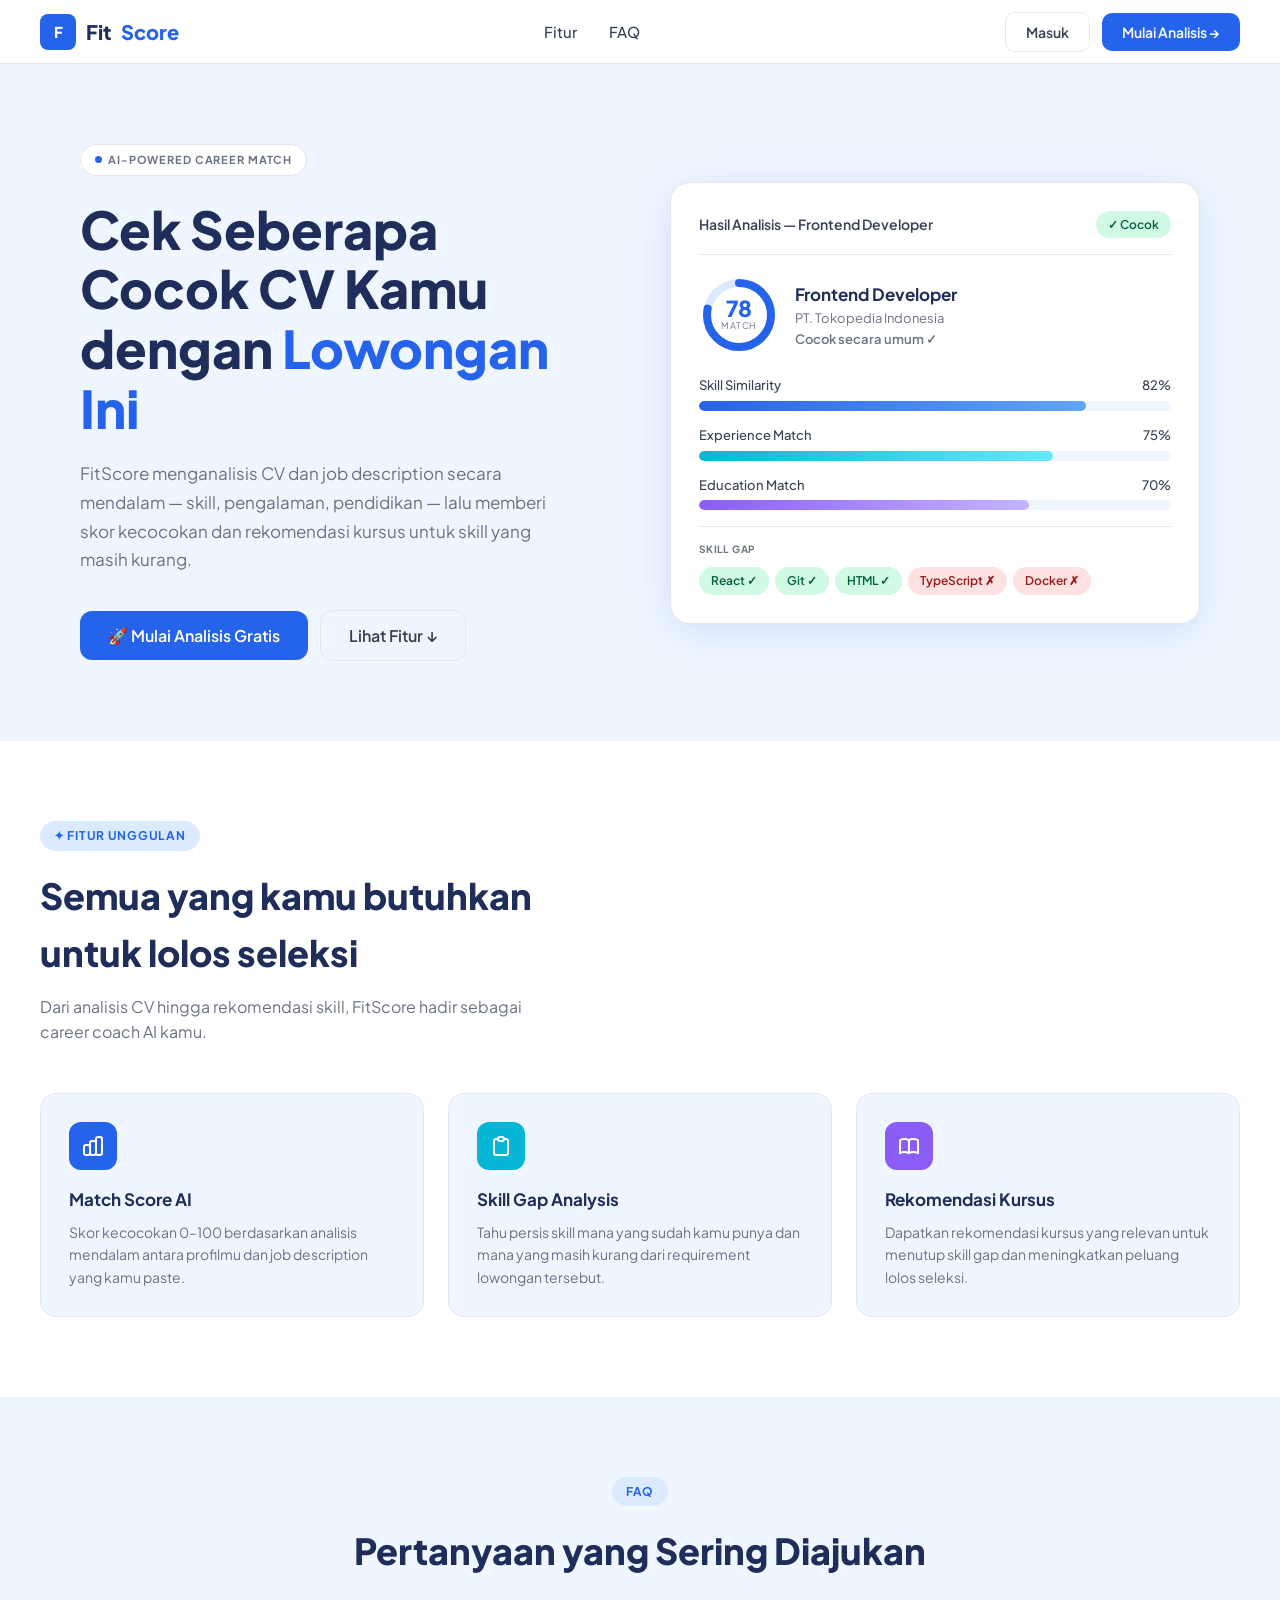
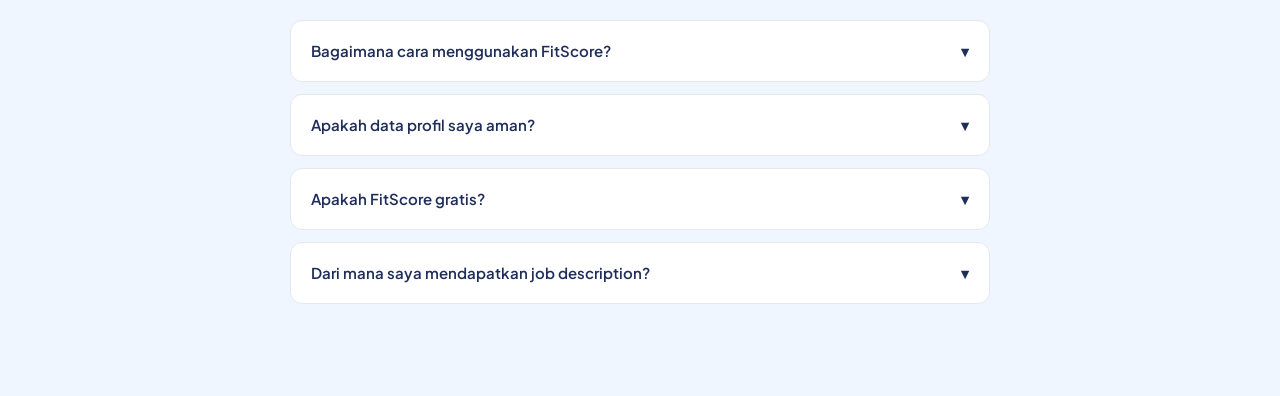
==== commit 7b2cbbf4: "FINAL" ====
--- a/mainfinal.html
+++ b/mainfinal.html
@@ -309,37 +309,103 @@
 
   .result-top { display: grid; grid-template-columns: 1fr 2fr; gap: 24px; margin-bottom: 24px; }
 
+  /* Score Card with Donut */
   .score-card {
-    background: var(--white); border-radius: 16px; padding: 28px;
-    border: 1px solid var(--border); box-shadow: var(--shadow);
+    background: var(--white); border-radius: 20px; padding: 32px;
+    border: 1px solid var(--border); box-shadow: var(--shadow-lg);
     display: flex; flex-direction: column; align-items: center; justify-content: center; text-align: center;
-  }
-  .big-score { font-size: 72px; font-weight: 800; color: var(--blue); line-height: 1; }
-  .score-label { font-size: 13px; color: var(--text-muted); font-weight: 600; text-transform: uppercase; letter-spacing: .08em; margin-top: 4px; }
-  .score-verdict { margin-top: 12px; padding: 6px 16px; border-radius: 999px; font-size: 13px; font-weight: 700; }
+    position: relative; overflow: hidden;
+  }
+  .score-card::before {
+    content: ''; position: absolute; top: -40px; right: -40px;
+    width: 140px; height: 140px; border-radius: 50%;
+    background: radial-gradient(circle, rgba(37,99,235,0.07), transparent 70%);
+  }
+  .donut-wrapper {
+    position: relative; width: 160px; height: 160px; margin-bottom: 16px;
+  }
+  .donut-svg { transform: rotate(-90deg); }
+  .donut-track { fill: none; stroke: #EFF6FF; stroke-width: 14; }
+  .donut-fill {
+    fill: none; stroke-width: 14; stroke-linecap: round;
+    stroke-dasharray: 440; stroke-dashoffset: 440;
+    transition: stroke-dashoffset 1.4s cubic-bezier(.4,0,.2,1);
+  }
+  .donut-fill.great { stroke: #2563EB; }
+  .donut-fill.good  { stroke: #3B82F6; }
+  .donut-fill.low   { stroke: #EF4444; }
+  .donut-center {
+    position: absolute; inset: 0; display: flex; flex-direction: column;
+    align-items: center; justify-content: center;
+  }
+  .big-score { font-size: 52px; font-weight: 800; color: var(--blue); line-height: 1; }
+  .score-label { font-size: 11px; color: var(--text-muted); font-weight: 600; text-transform: uppercase; letter-spacing: .1em; margin-top: 2px; }
+  .score-verdict { margin-top: 4px; padding: 6px 18px; border-radius: 999px; font-size: 13px; font-weight: 700; }
   .score-verdict.great { background: #D1FAE5; color: #065F46; }
-  .score-verdict.good { background: #DBEAFE; color: #1E3A8A; }
-  .score-verdict.low { background: #FEE2E2; color: #991B1B; }
-
-  .breakdown-card { background: var(--white); border-radius: 16px; padding: 28px; border: 1px solid var(--border); box-shadow: var(--shadow); }
+  .score-verdict.good  { background: #DBEAFE; color: #1E3A8A; }
+  .score-verdict.low   { background: #FEE2E2; color: #991B1B; }
+
+  /* Breakdown Card */
+  .breakdown-card { background: var(--white); border-radius: 20px; padding: 28px; border: 1px solid var(--border); box-shadow: var(--shadow); }
   .breakdown-card h3 { font-size: 16px; font-weight: 700; margin-bottom: 20px; color: var(--text-dark); }
 
+  .bar-row { margin-bottom: 14px; }
+  .bar-meta { display: flex; justify-content: space-between; align-items: center; margin-bottom: 6px; }
+  .bar-meta-label { font-size: 13px; color: var(--text-mid); font-weight: 500; display: flex; align-items: center; gap: 6px; }
+  .bar-icon { font-size: 14px; }
+  .bar-pct { font-size: 13px; font-weight: 700; color: var(--text-dark); }
+  .bar-track { height: 10px; background: var(--bg); border-radius: 999px; overflow: hidden; }
+  .bar-fill { height: 100%; border-radius: 999px; width: 0%; transition: width 1.2s cubic-bezier(.4,0,.2,1); }
+  .bar-blue   { background: linear-gradient(90deg, #2563EB, #60A5FA); }
+  .bar-cyan   { background: linear-gradient(90deg, #06B6D4, #67E8F9); }
+  .bar-purple { background: linear-gradient(90deg, #8B5CF6, #C4B5FD); }
+  .bar-green  { background: linear-gradient(90deg, #10B981, #6EE7B7); }
+
+  .summary-box {
+    margin-top: 20px; padding: 16px 18px;
+    background: linear-gradient(135deg, #EFF6FF, #F0FDF4);
+    border-radius: 12px; border-left: 4px solid var(--blue);
+  }
+  .summary-box p { font-size: 13px; color: var(--text-mid); line-height: 1.75; }
+
+  /* Result Bottom */
   .result-bottom { display: grid; grid-template-columns: 1fr 1fr; gap: 24px; }
 
-  .gap-card { background: var(--white); border-radius: 16px; padding: 28px; border: 1px solid var(--border); box-shadow: var(--shadow); }
+  .gap-card { background: var(--white); border-radius: 20px; padding: 28px; border: 1px solid var(--border); box-shadow: var(--shadow); }
   .gap-card h3 { font-size: 16px; font-weight: 700; margin-bottom: 16px; color: var(--text-dark); }
 
-  .skill-row { display: flex; align-items: center; justify-content: space-between; padding: 10px 0; border-bottom: 1px solid var(--border); }
-  .skill-row:last-child { border-bottom: none; }
-  .skill-name { font-size: 14px; font-weight: 600; color: var(--text-dark); }
-  .skill-badge { font-size: 12px; font-weight: 700; padding: 3px 12px; border-radius: 999px; }
-  .skill-match { background: #D1FAE5; color: #065F46; }
-  .skill-miss { background: #FEE2E2; color: #991B1B; }
-
-  .rec-item { padding: 12px 0; border-bottom: 1px solid var(--border); }
-  .rec-item:last-child { border-bottom: none; }
-  .rec-skill { font-size: 14px; font-weight: 700; color: var(--text-dark); margin-bottom: 4px; }
-  .rec-desc { font-size: 13px; color: var(--text-muted); }
+  /* Skill tags style for gap */
+  .skill-gap-chips { display: flex; flex-wrap: wrap; gap: 8px; }
+  .skill-chip {
+    display: inline-flex; align-items: center; gap: 6px;
+    padding: 6px 14px; border-radius: 999px; font-size: 13px; font-weight: 600;
+    transition: transform .15s;
+  }
+  .skill-chip:hover { transform: translateY(-1px); }
+  .chip-match { background: #D1FAE5; color: #065F46; border: 1px solid #A7F3D0; }
+  .chip-miss  { background: #FEF2F2; color: #991B1B; border: 1px solid #FECACA; }
+  .chip-dot   { width: 7px; height: 7px; border-radius: 50%; flex-shrink: 0; }
+  .chip-match .chip-dot { background: #10B981; }
+  .chip-miss  .chip-dot { background: #EF4444; }
+
+  .gap-legend { display: flex; gap: 16px; margin-bottom: 14px; }
+  .gap-legend-item { display: flex; align-items: center; gap: 6px; font-size: 12px; color: var(--text-muted); font-weight: 500; }
+  .legend-dot { width: 8px; height: 8px; border-radius: 50%; }
+
+  .rec-card {
+    display: block; text-decoration: none; color: inherit;
+    background: var(--bg); border-radius: 12px; padding: 14px 16px;
+    margin-bottom: 10px; border: 1px solid var(--border);
+    transition: box-shadow .2s, transform .2s, border-color .2s;
+    cursor: pointer;
+  }
+  .rec-card:hover { box-shadow: var(--shadow); transform: translateY(-2px); border-color: var(--blue); }
+  .rec-card:last-child { margin-bottom: 0; }
+  .rec-card-header { display: flex; align-items: center; gap: 8px; margin-bottom: 5px; }
+  .rec-card-icon { width: 28px; height: 28px; border-radius: 8px; background: var(--blue); display: flex; align-items: center; justify-content: center; font-size: 13px; flex-shrink: 0; }
+  .rec-skill { font-size: 14px; font-weight: 700; color: var(--text-dark); }
+  .rec-card:hover .rec-skill { color: var(--blue); }
+  .rec-desc { font-size: 12px; color: var(--text-muted); line-height: 1.6; }
 
   /* ── LOADING ── */
   .loading-overlay {
@@ -822,21 +888,53 @@
       <h2 style="font-size:22px;font-weight:800;margin-bottom:24px;color:var(--text-dark);">Hasil Analisis</h2>
 
       <div class="result-top">
+        <!-- Donut Score Card -->
         <div class="score-card">
-          <div style="font-size:13px;color:var(--text-muted);font-weight:600;text-transform:uppercase;letter-spacing:.08em;margin-bottom:8px;">Match Score</div>
-          <div class="big-score" id="res-score">78</div>
-          <div class="score-label">dari 100</div>
+          <div style="font-size:11px;color:var(--text-muted);font-weight:700;text-transform:uppercase;letter-spacing:.12em;margin-bottom:12px;">Match Score</div>
+          <div class="donut-wrapper">
+            <svg class="donut-svg" width="160" height="160" viewBox="0 0 160 160">
+              <circle class="donut-track" cx="80" cy="80" r="70"/>
+              <circle class="donut-fill great" id="donut-fill" cx="80" cy="80" r="70"/>
+            </svg>
+            <div class="donut-center">
+              <div class="big-score" id="res-score">0</div>
+              <div class="score-label">/ 100</div>
+            </div>
+          </div>
           <div class="score-verdict great" id="res-verdict">Sangat Cocok ✓</div>
-        </div>
-
+          <div style="margin-top:12px;font-size:13px;color:var(--text-muted);" id="res-jobtitle">Posisi yang Dilamar</div>
+        </div>
+
+        <!-- Breakdown Bars -->
         <div class="breakdown-card">
-          <h3>Breakdown Analisis</h3>
-          <div class="bar-row"><div class="bar-label"><span>Skill Similarity</span><span id="b-skill">82%</span></div><div class="bar-track"><div class="bar-fill bar-blue" id="bf-skill" style="width:82%"></div></div></div>
-          <div class="bar-row" style="margin-top:12px;"><div class="bar-label"><span>Experience Match</span><span id="b-exp">75%</span></div><div class="bar-track"><div class="bar-fill bar-cyan" id="bf-exp" style="width:75%"></div></div></div>
-          <div class="bar-row" style="margin-top:12px;"><div class="bar-label"><span>Education Match</span><span id="b-edu">70%</span></div><div class="bar-track"><div class="bar-fill bar-purple" id="bf-edu" style="width:70%"></div></div></div>
-          <div class="bar-row" style="margin-top:12px;"><div class="bar-label"><span>Soft Skills</span><span id="b-soft">80%</span></div><div class="bar-track"><div class="bar-fill" id="bf-soft" style="width:80%;background:#10B981;"></div></div></div>
-          <div style="margin-top:16px;padding:14px;background:var(--bg);border-radius:10px;">
-            <p style="font-size:13px;color:var(--text-mid);line-height:1.7;" id="res-summary">Profilmu sangat cocok untuk posisi ini. Pengalaman dan skill utama yang dibutuhkan sudah kamu miliki.</p>
+          <h3>📊 Breakdown Analisis</h3>
+
+          <div class="bar-row">
+            <div class="bar-meta">
+              <span class="bar-meta-label"><span class="bar-icon">🧠</span> Skill Similarity</span>
+              <span class="bar-pct" id="b-skill">0%</span>
+            </div>
+            <div class="bar-track"><div class="bar-fill bar-blue" id="bf-skill"></div></div>
+          </div>
+
+          <div class="bar-row">
+            <div class="bar-meta">
+              <span class="bar-meta-label"><span class="bar-icon">💼</span> Experience Match</span>
+              <span class="bar-pct" id="b-exp">0%</span>
+            </div>
+            <div class="bar-track"><div class="bar-fill bar-cyan" id="bf-exp"></div></div>
+          </div>
+
+          <div class="bar-row">
+            <div class="bar-meta">
+              <span class="bar-meta-label"><span class="bar-icon">🎓</span> Education Match</span>
+              <span class="bar-pct" id="b-edu">0%</span>
+            </div>
+            <div class="bar-track"><div class="bar-fill bar-purple" id="bf-edu"></div></div>
+          </div>
+
+          <div class="summary-box">
+            <p id="res-summary">Profilmu sangat cocok untuk posisi ini. Pengalaman dan skill utama yang dibutuhkan sudah kamu miliki.</p>
           </div>
         </div>
       </div>
@@ -844,7 +942,11 @@
       <div class="result-bottom">
         <div class="gap-card">
           <h3>🎯 Skill Gap Analysis</h3>
-          <div id="skill-gap-list"></div>
+          <div class="gap-legend">
+            <div class="gap-legend-item"><div class="legend-dot" style="background:#10B981"></div> Dimiliki</div>
+            <div class="gap-legend-item"><div class="legend-dot" style="background:#EF4444"></div> Belum Dimiliki</div>
+          </div>
+          <div class="skill-gap-chips" id="skill-gap-list"></div>
         </div>
         <div class="gap-card">
           <h3>📚 Rekomendasi Kursus</h3>
@@ -883,23 +985,23 @@
 //  Semua scoring, skill gap, dan rekomendasi dikerjakan oleh model.
 // ═══════════════════════════════════════════════════════════════════
 
-// ╔═══════════════════════════════════════════════════════════════╗
-// ║  KONFIGURASI MODEL — GANTI INI KETIKA MODEL SUDAH SIAP       ║
-// ╠═══════════════════════════════════════════════════════════════╣
-// ║                                                               ║
-// ║  HF_MODEL_URL  → URL endpoint model di Hugging Face          ║
-// ║                  Format:                                      ║
-// ║                  https://api-inference.huggingface.co/       ║
-// ║                  models/USERNAME/NAMA_MODEL                  ║
-// ║                                                               ║
-// ║  HF_TOKEN      → Token akses Hugging Face (Bearer token)     ║
-// ║                  Buat di: huggingface.co/settings/tokens     ║
-// ║                  Untuk production: pakai backend proxy        ║
-// ║                  agar token tidak terekspos di browser.      ║
-// ║                                                               ║
-// ╚═══════════════════════════════════════════════════════════════╝
-const HF_MODEL_URL = "https://api-inference.huggingface.co/models/USERNAME/NAMA_MODEL";
-const HF_TOKEN     = "hf_GANTI_DENGAN_TOKEN_KAMU";
+// ╔═══════════════════════════════════════════════════════════════════════╗
+// ║  KONFIGURASI PROXY                                                    ║
+// ╠═══════════════════════════════════════════════════════════════════════╣
+// ║                                                                       ║
+// ║  Frontend TIDAK lagi memanggil Hugging Face secara langsung.         ║
+// ║  Semua request dikirim ke proxy lokal (proxy.js) di Node.js.         ║
+// ║  Proxy itulah yang meneruskan ke Hugging Face — bebas CORS.          ║
+// ║                                                                       ║
+// ║  Kenapa ini solusi CORS?                                              ║
+// ║    Browser → proxy (localhost) = same origin, tidak diblokir         ║
+// ║    Proxy (Node.js) → HF API = server-to-server, bebas CORS           ║
+// ║                                                                       ║
+// ║  HF_TOKEN disimpan di proxy.js, TIDAK di file HTML ini.              ║
+// ║  PROXY_URL: sesuaikan port jika kamu ubah PORT di proxy.js           ║
+// ║                                                                       ║
+// ╚═══════════════════════════════════════════════════════════════════════╝
+const PROXY_URL = "http://localhost:5500/analyze";
 
 // ── STATE ──
 let currentUser    = null;
@@ -1207,13 +1309,12 @@
   if (prevBanner) prevBanner.remove();
 
   try {
-    // ── Kirim request ke model ──────────────────────────────────────
-    const response = await fetch(HF_MODEL_URL, {
+    // ── Kirim request ke proxy lokal ───────────────────────────────
+    // Proxy (proxy.js) yang meneruskan ke Hugging Face dengan token.
+    // Token tidak pernah ada di browser — aman dari inspeksi.
+    const response = await fetch(PROXY_URL, {
       method:  'POST',
-      headers: {
-        'Authorization': `Bearer ${HF_TOKEN}`,
-        'Content-Type':  'application/json',
-      },
+      headers: { 'Content-Type': 'application/json' },
       body: JSON.stringify(buildPayload(jd, req)),
     });
 
@@ -1306,18 +1407,24 @@
   // ── Rekomendasi kursus — normalisasi ke [{skill, desc}] ──
   const rawRec = raw.recommendations ?? raw.courses ?? raw.rec ?? raw.course_list ?? [];
   const recList = Array.isArray(rawRec) && rawRec.length > 0
-    ? rawRec.map(r => ({
-        skill: String(r?.skill ?? r?.name  ?? r?.course ?? r?.title ?? '—'),
-        desc:  String(r?.desc  ?? r?.description ?? r?.detail ?? r?.platform
-                      ?? 'Pelajari skill ini untuk meningkatkan peluang kamu.'),
-      }))
-    : [{ skill: 'Kembangkan Portofolio', desc: 'Buat proyek nyata dan upload ke GitHub untuk memperkuat profilmu.' }];
+    ? rawRec.map(r => {
+        const skill = String(r?.skill ?? r?.name ?? r?.course ?? r?.title ?? '—');
+        const desc  = String(r?.desc  ?? r?.description ?? r?.detail ?? r?.platform
+                             ?? 'Pelajari skill ini untuk meningkatkan peluang kamu.');
+        const rawUrl = String(r?.url ?? r?.link ?? r?.course_url ?? '').trim();
+        // Jika backend tidak kirim url, generate otomatis dari nama skill
+        const url = (rawUrl && rawUrl !== 'undefined')
+          ? rawUrl
+          : 'https://www.coursera.org/search?query=' + encodeURIComponent(skill);
+        return { skill, desc, url };
+      })
+    : [{ skill: 'Kembangkan Portofolio', desc: 'Buat proyek nyata dan upload ke GitHub untuk memperkuat profilmu.', url: 'https://github.com' }];
 
   // ── Verdict berdasarkan skor ──
   const verdict     = score >= 75 ? 'great' : score >= 55 ? 'good' : 'low';
   const verdictText = score >= 75 ? 'Sangat Cocok ✓' : score >= 55 ? 'Cukup Cocok ~' : 'Perlu Ditingkatkan ✗';
 
-  return { jobTitle, score, skillSim, expMatch, eduMatch, softMatch, summary, skillGapList, recList, verdict, verdictText };
+  return { jobTitle, score, skillSim, expMatch, eduMatch, summary, skillGapList, recList, verdict, verdictText };
 }
 
 // ═══════════════════════════════════════════════════════════════════
@@ -1351,9 +1458,9 @@
 /** Pesan error HTTP yang informatif */
 function httpErrorMessage(status, body) {
   const excerpt = body ? ` — ${body.slice(0, 150)}` : '';
-  if (status === 401) return `Token tidak valid (401). Periksa nilai HF_TOKEN di konfigurasi.`;
+  if (status === 401) return `Token tidak valid (401). Periksa nilai HF_TOKEN di dalam file proxy.js.`;
   if (status === 403) return `Akses ditolak (403). Pastikan token punya permission "read".`;
-  if (status === 404) return `Model tidak ditemukan (404). Periksa nilai HF_MODEL_URL.`;
+  if (status === 404) return `Model tidak ditemukan (404). Periksa HF_MODEL_URL di dalam file proxy.js.`;
   if (status === 422) return `Format input ditolak model (422). Koordinasikan dengan pembuat model.${excerpt}`;
   if (status === 503) return `Model sedang cold-start di Hugging Face (503). Tunggu 20–30 detik lalu coba lagi.`;
   return `Request gagal dengan status HTTP ${status}.${excerpt}`;
@@ -1370,42 +1477,84 @@
   const oldBanner = document.getElementById('error-banner');
   if (oldBanner) oldBanner.remove();
 
-  // ── Match Score ──
-  document.getElementById('res-score').textContent = r.score;
+  // ── Match Score + Donut Chart ──
+  document.getElementById('res-score').textContent   = r.score;
+  document.getElementById('res-jobtitle').textContent = r.jobTitle;
   const verdictEl = document.getElementById('res-verdict');
   verdictEl.textContent = r.verdictText;
   verdictEl.className   = 'score-verdict ' + r.verdict;
 
-  // ── Breakdown bars ──
+  // Animate donut: circumference = 2π × 70 ≈ 440
+  const donut = document.getElementById('donut-fill');
+  donut.className = 'donut-fill ' + r.verdict;
+  const offset = 440 - (440 * r.score / 100);
+  // Trigger animation after paint
+  requestAnimationFrame(() => {
+    donut.style.strokeDashoffset = '440';
+    setTimeout(() => { donut.style.strokeDashoffset = offset; }, 80);
+  });
+
+  // ── Breakdown bars (animated) ──
   const bars = [
     ['skill', r.skillSim],
     ['exp',   r.expMatch],
     ['edu',   r.eduMatch],
-    ['soft',  r.softMatch],
   ];
   bars.forEach(([key, val]) => {
-    document.getElementById(`b-${key}`).textContent    = val + '%';
-    document.getElementById(`bf-${key}`).style.width   = val + '%';
+    document.getElementById(`b-${key}`).textContent  = val + '%';
+    const fill = document.getElementById(`bf-${key}`);
+    fill.style.width = '0%';
+    setTimeout(() => { fill.style.width = val + '%'; }, 100);
   });
 
   // ── Teks ringkasan ──
   document.getElementById('res-summary').textContent = r.summary;
 
-  // ── Skill gap ──
+  // ── Skill gap — chip pills ──
   document.getElementById('skill-gap-list').innerHTML = r.skillGapList.map(s => `
-    <div class="skill-row">
-      <span class="skill-name">${esc(s.name)}</span>
-      <span class="skill-badge ${s.status === 'match' ? 'skill-match' : 'skill-miss'}">
-        ${s.status === 'match' ? '✓ Dimiliki' : '✗ Belum Dimiliki'}
-      </span>
-    </div>`).join('');
-
-  // ── Rekomendasi kursus ──
-  document.getElementById('rec-list').innerHTML = r.recList.map(rec => `
-    <div class="rec-item">
-      <div class="rec-skill">📖 ${esc(rec.skill)}</div>
-      <div class="rec-desc">${esc(rec.desc)}</div>
-    </div>`).join('');
+    <span class="skill-chip ${s.status === 'match' ? 'chip-match' : 'chip-miss'}">
+      <span class="chip-dot"></span>${esc(s.name)}
+    </span>`).join('');
+
+  // ── Rekomendasi kursus — card style dengan hyperlink ──
+  const icons = ['📖','🎯','💡','🚀','⚡'];
+  const recContainer = document.getElementById('rec-list');
+  recContainer.innerHTML = '';
+  console.log('[FitScore] recList:', r.recList); // debug — cek URL di console browser
+  r.recList.forEach((rec, i) => {
+    const url    = (rec.url || '').trim();
+    const hasUrl = url !== '';
+
+    // Buat elemen card — pakai <a> jika ada URL agar seluruh card bisa diklik
+    const card = document.createElement(hasUrl ? 'a' : 'div');
+    card.className = 'rec-card';
+    if (hasUrl) {
+      card.href   = url;
+      card.target = '_blank';
+      card.rel    = 'noopener noreferrer';
+    }
+
+    const header = document.createElement('div');
+    header.className = 'rec-card-header';
+
+    const icon = document.createElement('div');
+    icon.className   = 'rec-card-icon';
+    icon.textContent = icons[i % icons.length];
+
+    const skill = document.createElement('div');
+    skill.className   = 'rec-skill';
+    skill.textContent = rec.skill + (hasUrl ? ' ↗' : '');
+
+    const desc = document.createElement('div');
+    desc.className   = 'rec-desc';
+    desc.textContent = rec.desc;
+
+    header.appendChild(icon);
+    header.appendChild(skill);
+    card.appendChild(header);
+    card.appendChild(desc);
+    recContainer.appendChild(card);
+  });
 
   document.getElementById('result-section').classList.add('show');
   document.getElementById('result-section').scrollIntoView({ behavior: 'smooth', block: 'start' });
@@ -1416,7 +1565,7 @@
 function setLoading(on) {
   const el = document.getElementById('loading');
   if (on) {
-    el.querySelector('.loading-text').textContent = 'Mengirim data ke model AI...';
+    el.querySelector('.loading-text').textContent = 'Mengirim data ke proxy → model AI...';
     el.querySelector('.loading-sub').textContent  = 'Sedang memproses, harap tunggu';
     el.classList.add('show');
   } else {
@@ -1447,9 +1596,9 @@
       <div style="font-size:13px;color:#B91C1C;line-height:1.65;">${esc(msg)}</div>
       <div style="font-size:12px;color:#DC2626;margin-top:10px;line-height:1.6;">
         Langkah selanjutnya:<br>
-        1. Pastikan <code>HF_MODEL_URL</code> sudah diisi dengan endpoint yang benar.<br>
-        2. Pastikan <code>HF_TOKEN</code> valid dan punya permission <em>read</em>.<br>
-        3. Jika status 503, model mungkin sedang cold-start — tunggu 30 detik lalu coba lagi.
+        1. Pastikan <code>proxy.js</code> sudah berjalan: buka terminal → <code>node proxy.js</code><br>
+        2. Pastikan <code>HF_TOKEN</code> di dalam <code>proxy.js</code> sudah diisi dengan token yang benar.<br>
+        3. Jika error 503: model HF sedang cold-start — tunggu 30–60 detik lalu coba lagi.
       </div>
     </div>`;
   section.classList.add('show');
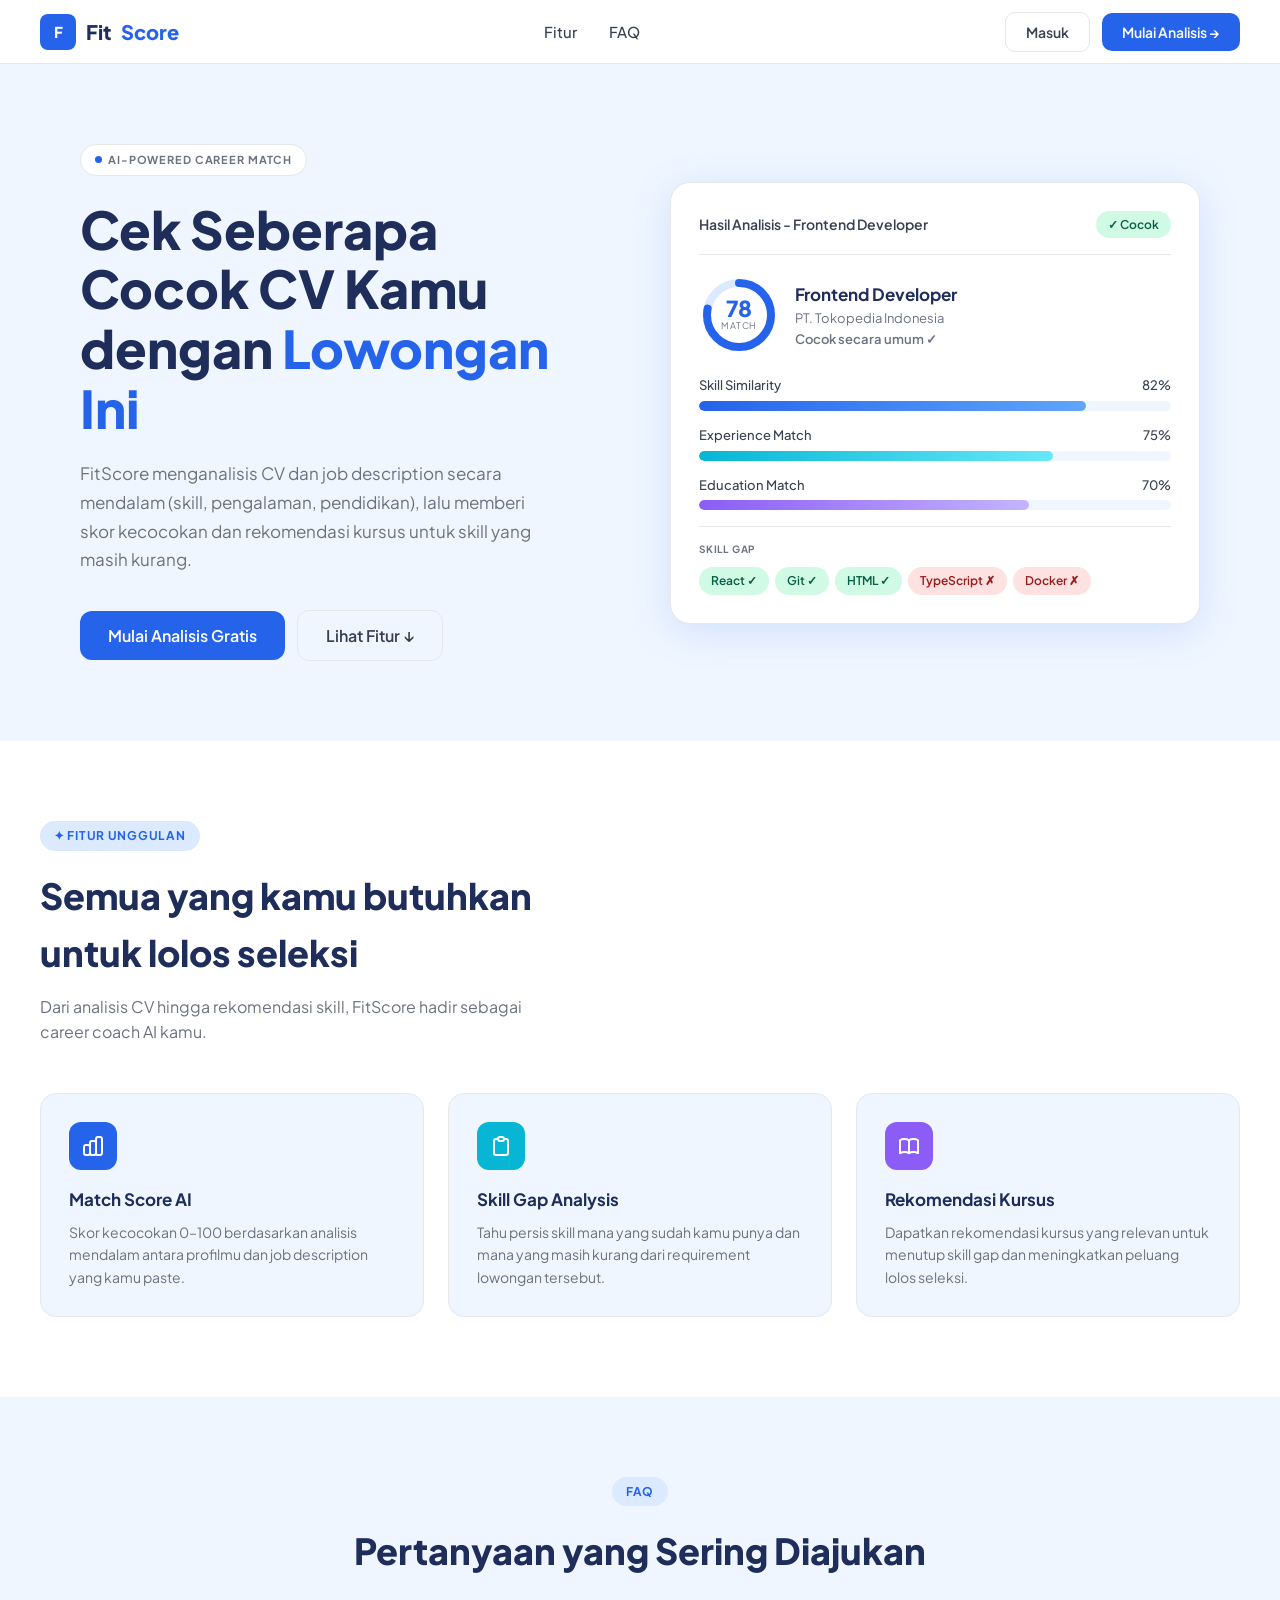
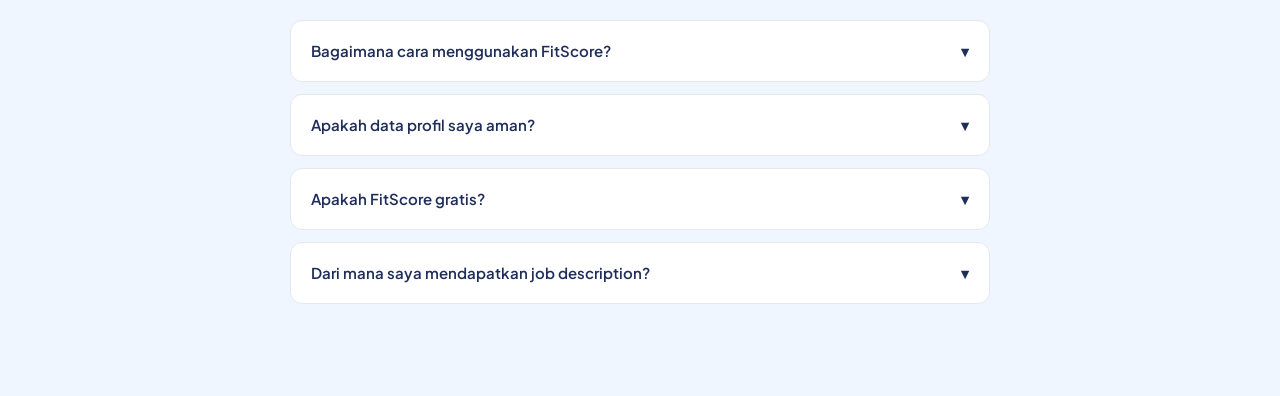
==== commit 1f5e2fe7: "hapus sementara sisi bisnis" ====
--- a/mainfinal.html
+++ b/mainfinal.html
@@ -1,1081 +1,2436 @@
 <!DOCTYPE html>
 <html lang="id">
+
 <head>
-<meta charset="UTF-8">
-<meta name="viewport" content="width=device-width, initial-scale=1.0">
-<title>FitScore — AI-Powered Career Match</title>
-<link href="https://fonts.googleapis.com/css2?family=Plus+Jakarta+Sans:wght@400;500;600;700;800&display=swap" rel="stylesheet">
-<style>
-  *, *::before, *::after { box-sizing: border-box; margin: 0; padding: 0; }
-
-  :root {
-    --blue: #2563EB;
-    --blue-dark: #1E3A8A;
-    --blue-light: #DBEAFE;
-    --blue-mid: #3B82F6;
-    --cyan: #06B6D4;
-    --purple: #8B5CF6;
-    --bg: #EFF6FF;
-    --white: #FFFFFF;
-    --text-dark: #1E2D5A;
-    --text-mid: #374151;
-    --text-muted: #6B7280;
-    --green: #10B981;
-    --red: #EF4444;
-    --border: #E5E7EB;
-    --shadow: 0 4px 24px rgba(37,99,235,0.10);
-    --shadow-lg: 0 8px 40px rgba(37,99,235,0.15);
-  }
-
-  html { scroll-behavior: smooth; }
-
-  body {
-    font-family: 'Plus Jakarta Sans', sans-serif;
-    background: var(--bg);
-    color: var(--text-dark);
-    line-height: 1.6;
-    min-height: 100vh;
-  }
-
-  /* ── PAGES ── */
-  .page { display: none; min-height: 100vh; }
-  .page.active { display: flex; flex-direction: column; }
-
-  /* ── NAVBAR ── */
-  nav {
-    background: var(--white);
-    border-bottom: 1px solid var(--border);
-    padding: 0 40px;
-    height: 64px;
-    display: flex;
-    align-items: center;
-    justify-content: space-between;
-    position: sticky; top: 0; z-index: 100;
-  }
-
-  .logo {
-    display: flex; align-items: center; gap: 10px;
-    font-weight: 800; font-size: 20px; color: var(--text-dark);
-    text-decoration: none;
-  }
-  .logo-icon {
-    width: 36px; height: 36px; background: var(--blue);
-    border-radius: 8px; display: flex; align-items: center; justify-content: center;
-    color: white; font-weight: 800; font-size: 15px;
-  }
-  .logo span { color: var(--blue); }
-
-  .nav-links { display: flex; gap: 32px; list-style: none; }
-  .nav-links a { text-decoration: none; color: var(--text-mid); font-size: 15px; font-weight: 500; transition: color .2s; }
-  .nav-links a:hover { color: var(--blue); }
-
-  .nav-right { display: flex; align-items: center; gap: 12px; }
-
-  .btn {
-    display: inline-flex; align-items: center; gap: 8px;
-    padding: 10px 20px; border-radius: 10px; font-size: 14px; font-weight: 600;
-    cursor: pointer; border: none; transition: all .2s; text-decoration: none; font-family: inherit;
-  }
-  .btn-primary { background: var(--blue); color: white; }
-  .btn-primary:hover { background: #1D4ED8; transform: translateY(-1px); box-shadow: 0 4px 14px rgba(37,99,235,.4); }
-  .btn-outline { background: transparent; color: var(--blue); border: 1.5px solid var(--blue); }
-  .btn-outline:hover { background: var(--blue-light); }
-  .btn-lg { padding: 14px 28px; font-size: 16px; border-radius: 12px; }
-  .btn-ghost { background: transparent; color: var(--text-mid); border: 1.5px solid var(--border); }
-  .btn-ghost:hover { background: var(--bg); color: var(--text-dark); }
-  .btn-danger { background: #FEE2E2; color: var(--red); border: none; }
-
-  /* ── HERO ── */
-  .hero {
-    flex: 1;
-    padding: 80px 40px;
-    display: grid;
-    grid-template-columns: 1fr 1fr;
-    gap: 60px;
-    align-items: center;
-    max-width: 1200px;
-    margin: 0 auto;
-    width: 100%;
-  }
-
-  .hero-badge {
-    display: inline-flex; align-items: center; gap: 6px;
-    background: var(--white); border: 1px solid var(--border);
-    border-radius: 999px; padding: 6px 14px;
-    font-size: 11px; font-weight: 700; letter-spacing: .08em;
-    color: var(--text-muted); text-transform: uppercase;
-    margin-bottom: 24px;
-  }
-  .hero-badge-dot { width: 7px; height: 7px; background: var(--blue); border-radius: 50%; }
-
-  .hero-title { font-size: 52px; font-weight: 800; line-height: 1.15; color: var(--text-dark); margin-bottom: 20px; }
-  .hero-title .highlight { color: var(--blue); }
-  .hero-desc { font-size: 17px; color: var(--text-muted); line-height: 1.7; margin-bottom: 36px; max-width: 480px; }
-
-  .hero-btns { display: flex; gap: 12px; align-items: center; }
-
-  /* ── RESULT CARD ── */
-  .result-card {
-    background: var(--white);
-    border-radius: 20px;
-    padding: 28px;
-    box-shadow: var(--shadow-lg);
-    border: 1px solid var(--border);
-    animation: floatCard 4s ease-in-out infinite;
-  }
-
-  @keyframes floatCard {
-    0%, 100% { transform: translateY(0); }
-    50% { transform: translateY(-8px); }
-  }
-
-  .result-card-header {
-    display: flex; justify-content: space-between; align-items: center; margin-bottom: 20px;
-    padding-bottom: 16px; border-bottom: 1px solid var(--border);
-  }
-  .result-card-header h4 { font-size: 14px; color: var(--text-mid); font-weight: 600; }
-
-  .badge-cocok {
-    background: #D1FAE5; color: #065F46; font-size: 12px; font-weight: 600;
-    padding: 4px 12px; border-radius: 999px;
-  }
-
-  .match-row { display: flex; gap: 16px; align-items: center; margin-bottom: 20px; }
-
-  .score-ring {
-    width: 80px; height: 80px; flex-shrink: 0;
-    position: relative; display: flex; align-items: center; justify-content: center;
-  }
-  .score-ring svg { position: absolute; top: 0; left: 0; transform: rotate(-90deg); }
-  .score-ring-num { font-size: 22px; font-weight: 800; color: var(--blue); line-height: 1; }
-  .score-ring-label { font-size: 9px; color: var(--text-muted); text-transform: uppercase; letter-spacing: .06em; }
-
-  .match-info h3 { font-size: 17px; font-weight: 700; color: var(--text-dark); }
-  .match-info p { font-size: 13px; color: var(--text-muted); }
-  .match-status { font-size: 13px; color: var(--green); font-weight: 600; }
-
-  .bar-row { margin-bottom: 10px; }
-  .bar-label { display: flex; justify-content: space-between; font-size: 13px; color: var(--text-mid); margin-bottom: 5px; font-weight: 500; }
-  .bar-track { height: 8px; background: var(--bg); border-radius: 999px; overflow: hidden; }
-  .bar-fill { height: 100%; border-radius: 999px; transition: width 1s ease; }
-  .bar-blue { background: var(--blue); }
-  .bar-cyan { background: var(--cyan); }
-  .bar-purple { background: var(--purple); }
-
-  .skill-gap-section { margin-top: 16px; border-top: 1px solid var(--border); padding-top: 14px; }
-  .skill-gap-title { font-size: 10px; font-weight: 700; letter-spacing: .08em; text-transform: uppercase; color: var(--text-muted); margin-bottom: 10px; }
-  .skill-tags { display: flex; gap: 6px; flex-wrap: wrap; }
-  .tag { padding: 4px 12px; border-radius: 999px; font-size: 12px; font-weight: 600; }
-  .tag-green { background: #D1FAE5; color: #065F46; }
-  .tag-red { background: #FEE2E2; color: #991B1B; }
-
-  /* ── FEATURES ── */
-  .features {
-    background: var(--white);
-    padding: 80px 40px;
-  }
-  .features-inner { max-width: 1200px; margin: 0 auto; }
-  .section-badge {
-    display: inline-flex; align-items: center; gap: 6px;
-    background: var(--blue-light); color: var(--blue);
-    border-radius: 999px; padding: 5px 14px; font-size: 12px; font-weight: 700;
-    letter-spacing: .06em; text-transform: uppercase; margin-bottom: 16px;
-  }
-  .section-title { font-size: 36px; font-weight: 800; color: var(--text-dark); margin-bottom: 12px; }
-  .section-desc { font-size: 16px; color: var(--text-muted); max-width: 520px; margin-bottom: 48px; }
-
-  .features-grid { display: grid; grid-template-columns: repeat(3, 1fr); gap: 24px; }
-  .feature-card {
-    background: var(--bg); border-radius: 16px; padding: 28px;
-    border: 1px solid var(--border); transition: all .2s;
-  }
-  .feature-card:hover { box-shadow: var(--shadow); transform: translateY(-2px); }
-  .feature-icon { width: 48px; height: 48px; border-radius: 12px; background: var(--blue); display: flex; align-items: center; justify-content: center; margin-bottom: 16px; }
-  .feature-card h3 { font-size: 17px; font-weight: 700; margin-bottom: 8px; color: var(--text-dark); }
-  .feature-card p { font-size: 14px; color: var(--text-muted); line-height: 1.6; }
-
-  /* ── FAQ ── */
-  .faq { padding: 80px 40px; }
-  .faq-inner { max-width: 700px; margin: 0 auto; }
-  .faq-item { border: 1px solid var(--border); border-radius: 12px; margin-bottom: 12px; overflow: hidden; background: var(--white); }
-  .faq-q { padding: 18px 20px; font-size: 15px; font-weight: 600; cursor: pointer; display: flex; justify-content: space-between; align-items: center; }
-  .faq-a { padding: 0 20px 16px; font-size: 14px; color: var(--text-muted); line-height: 1.7; display: none; }
-  .faq-item.open .faq-a { display: block; }
-  .faq-item.open .faq-arrow { transform: rotate(180deg); }
-  .faq-arrow { transition: transform .2s; }
-
-  /* ── AUTH PAGES ── */
-  .auth-page {
-    flex: 1;
-    display: flex;
-    align-items: center;
-    justify-content: center;
-    padding: 40px;
-    background: var(--bg);
-  }
-
-  .auth-card {
-    background: var(--white);
-    border-radius: 20px;
-    padding: 40px;
-    width: 100%;
-    max-width: 440px;
-    box-shadow: var(--shadow-lg);
-    border: 1px solid var(--border);
-  }
-  .auth-title { font-size: 26px; font-weight: 800; color: var(--text-dark); margin-bottom: 6px; }
-  .auth-sub { font-size: 14px; color: var(--text-muted); margin-bottom: 28px; }
-
-  .form-group { margin-bottom: 18px; }
-  .form-label { display: block; font-size: 13px; font-weight: 600; color: var(--text-mid); margin-bottom: 6px; }
-  .form-input {
-    width: 100%; padding: 12px 14px; border: 1.5px solid var(--border);
-    border-radius: 10px; font-size: 14px; font-family: inherit; color: var(--text-dark);
-    background: var(--white); transition: border-color .2s; outline: none;
-  }
-  .form-input:focus { border-color: var(--blue); box-shadow: 0 0 0 3px rgba(37,99,235,.1); }
-  .form-input::placeholder { color: #9CA3AF; }
-  textarea.form-input { resize: vertical; min-height: 100px; }
-
-  .form-divider { text-align: center; font-size: 13px; color: var(--text-muted); margin: 16px 0; }
-  .link { color: var(--blue); font-weight: 600; cursor: pointer; text-decoration: none; }
-  .link:hover { text-decoration: underline; }
-
-  /* ── PROFILE SETUP ── */
-  .profile-page {
-    flex: 1;
-    padding: 40px;
-    max-width: 800px;
-    margin: 0 auto;
-    width: 100%;
-  }
-  .profile-steps {
-    display: flex; gap: 0; margin-bottom: 40px; align-items: center;
-  }
-  .step-item { display: flex; align-items: center; gap: 10px; }
-  .step-circle {
-    width: 32px; height: 32px; border-radius: 50%; display: flex; align-items: center; justify-content: center;
-    font-size: 13px; font-weight: 700; flex-shrink: 0;
-  }
-  .step-circle.done { background: var(--blue); color: white; }
-  .step-circle.active { background: var(--blue); color: white; box-shadow: 0 0 0 4px rgba(37,99,235,.2); }
-  .step-circle.pending { background: var(--border); color: var(--text-muted); }
-  .step-label { font-size: 13px; font-weight: 600; color: var(--text-mid); }
-  .step-label.active { color: var(--blue); }
-  .step-connector { flex: 1; height: 2px; background: var(--border); margin: 0 8px; min-width: 40px; }
-  .step-connector.done { background: var(--blue); }
-
-  .profile-card {
-    background: var(--white); border-radius: 20px; padding: 36px;
-    box-shadow: var(--shadow); border: 1px solid var(--border);
-  }
-  .profile-card-title { font-size: 22px; font-weight: 800; color: var(--text-dark); margin-bottom: 6px; }
-  .profile-card-sub { font-size: 14px; color: var(--text-muted); margin-bottom: 28px; }
-
-  .form-row { display: grid; grid-template-columns: 1fr 1fr; gap: 16px; }
-
-  .tags-input-wrapper { display: flex; flex-wrap: wrap; gap: 8px; padding: 10px 12px; border: 1.5px solid var(--border); border-radius: 10px; background: white; min-height: 46px; cursor: text; transition: border-color .2s; }
-  .tags-input-wrapper:focus-within { border-color: var(--blue); box-shadow: 0 0 0 3px rgba(37,99,235,.1); }
-  .tag-chip { display: flex; align-items: center; gap: 4px; background: var(--blue-light); color: var(--blue); border-radius: 6px; padding: 3px 10px; font-size: 13px; font-weight: 600; }
-  .tag-chip button { background: none; border: none; cursor: pointer; color: var(--blue); font-size: 14px; line-height: 1; padding: 0; }
-  .tags-input-inner { border: none; outline: none; font-size: 13px; font-family: inherit; min-width: 120px; flex: 1; }
-
-  .exp-item { border: 1px solid var(--border); border-radius: 12px; padding: 20px; margin-bottom: 12px; background: var(--bg); position: relative; }
-  .exp-remove { position: absolute; top: 12px; right: 12px; background: none; border: none; cursor: pointer; color: var(--text-muted); font-size: 18px; }
-
-  .btn-add { display: inline-flex; align-items: center; gap: 6px; background: var(--blue-light); color: var(--blue); border: none; padding: 10px 16px; border-radius: 10px; font-size: 13px; font-weight: 700; cursor: pointer; font-family: inherit; transition: all .2s; margin-top: 4px; }
-  .btn-add:hover { background: #BFDBFE; }
-
-  .progress-bar-wrapper { height: 6px; background: var(--border); border-radius: 999px; margin-bottom: 32px; overflow: hidden; }
-  .progress-bar-fill { height: 100%; background: var(--blue); border-radius: 999px; transition: width .4s ease; }
-
-  /* ── ANALYSIS PAGE ── */
-  .analysis-page { flex: 1; padding: 40px; max-width: 1100px; margin: 0 auto; width: 100%; }
-  .analysis-header { margin-bottom: 32px; }
-  .analysis-header h1 { font-size: 28px; font-weight: 800; color: var(--text-dark); }
-  .analysis-header p { font-size: 15px; color: var(--text-muted); margin-top: 4px; }
-
-  .analysis-form-grid { display: grid; grid-template-columns: 1fr 1fr; gap: 24px; margin-bottom: 32px; }
-  .analysis-form-card { background: var(--white); border-radius: 16px; padding: 24px; border: 1px solid var(--border); box-shadow: var(--shadow); }
-  .analysis-form-card h3 { font-size: 16px; font-weight: 700; margin-bottom: 4px; color: var(--text-dark); }
-  .analysis-form-card p { font-size: 13px; color: var(--text-muted); margin-bottom: 16px; }
-  .analysis-form-card textarea { min-height: 180px; }
-
-  .analyze-btn-wrapper { text-align: center; margin-bottom: 40px; }
-
-  /* ── RESULT ── */
-  .result-section { display: none; }
-  .result-section.show { display: block; }
-
-  .result-top { display: grid; grid-template-columns: 1fr 2fr; gap: 24px; margin-bottom: 24px; }
-
-  /* Score Card with Donut */
-  .score-card {
-    background: var(--white); border-radius: 20px; padding: 32px;
-    border: 1px solid var(--border); box-shadow: var(--shadow-lg);
-    display: flex; flex-direction: column; align-items: center; justify-content: center; text-align: center;
-    position: relative; overflow: hidden;
-  }
-  .score-card::before {
-    content: ''; position: absolute; top: -40px; right: -40px;
-    width: 140px; height: 140px; border-radius: 50%;
-    background: radial-gradient(circle, rgba(37,99,235,0.07), transparent 70%);
-  }
-  .donut-wrapper {
-    position: relative; width: 160px; height: 160px; margin-bottom: 16px;
-  }
-  .donut-svg { transform: rotate(-90deg); }
-  .donut-track { fill: none; stroke: #EFF6FF; stroke-width: 14; }
-  .donut-fill {
-    fill: none; stroke-width: 14; stroke-linecap: round;
-    stroke-dasharray: 440; stroke-dashoffset: 440;
-    transition: stroke-dashoffset 1.4s cubic-bezier(.4,0,.2,1);
-  }
-  .donut-fill.great { stroke: #2563EB; }
-  .donut-fill.good  { stroke: #3B82F6; }
-  .donut-fill.low   { stroke: #EF4444; }
-  .donut-center {
-    position: absolute; inset: 0; display: flex; flex-direction: column;
-    align-items: center; justify-content: center;
-  }
-  .big-score { font-size: 52px; font-weight: 800; color: var(--blue); line-height: 1; }
-  .score-label { font-size: 11px; color: var(--text-muted); font-weight: 600; text-transform: uppercase; letter-spacing: .1em; margin-top: 2px; }
-  .score-verdict { margin-top: 4px; padding: 6px 18px; border-radius: 999px; font-size: 13px; font-weight: 700; }
-  .score-verdict.great { background: #D1FAE5; color: #065F46; }
-  .score-verdict.good  { background: #DBEAFE; color: #1E3A8A; }
-  .score-verdict.low   { background: #FEE2E2; color: #991B1B; }
-
-  /* Breakdown Card */
-  .breakdown-card { background: var(--white); border-radius: 20px; padding: 28px; border: 1px solid var(--border); box-shadow: var(--shadow); }
-  .breakdown-card h3 { font-size: 16px; font-weight: 700; margin-bottom: 20px; color: var(--text-dark); }
-
-  .bar-row { margin-bottom: 14px; }
-  .bar-meta { display: flex; justify-content: space-between; align-items: center; margin-bottom: 6px; }
-  .bar-meta-label { font-size: 13px; color: var(--text-mid); font-weight: 500; display: flex; align-items: center; gap: 6px; }
-  .bar-icon { font-size: 14px; }
-  .bar-pct { font-size: 13px; font-weight: 700; color: var(--text-dark); }
-  .bar-track { height: 10px; background: var(--bg); border-radius: 999px; overflow: hidden; }
-  .bar-fill { height: 100%; border-radius: 999px; width: 0%; transition: width 1.2s cubic-bezier(.4,0,.2,1); }
-  .bar-blue   { background: linear-gradient(90deg, #2563EB, #60A5FA); }
-  .bar-cyan   { background: linear-gradient(90deg, #06B6D4, #67E8F9); }
-  .bar-purple { background: linear-gradient(90deg, #8B5CF6, #C4B5FD); }
-  .bar-green  { background: linear-gradient(90deg, #10B981, #6EE7B7); }
-
-  .summary-box {
-    margin-top: 20px; padding: 16px 18px;
-    background: linear-gradient(135deg, #EFF6FF, #F0FDF4);
-    border-radius: 12px; border-left: 4px solid var(--blue);
-  }
-  .summary-box p { font-size: 13px; color: var(--text-mid); line-height: 1.75; }
-
-  /* Result Bottom */
-  .result-bottom { display: grid; grid-template-columns: 1fr 1fr; gap: 24px; }
-
-  .gap-card { background: var(--white); border-radius: 20px; padding: 28px; border: 1px solid var(--border); box-shadow: var(--shadow); }
-  .gap-card h3 { font-size: 16px; font-weight: 700; margin-bottom: 16px; color: var(--text-dark); }
-
-  /* Skill tags style for gap */
-  .skill-gap-chips { display: flex; flex-wrap: wrap; gap: 8px; }
-  .skill-chip {
-    display: inline-flex; align-items: center; gap: 6px;
-    padding: 6px 14px; border-radius: 999px; font-size: 13px; font-weight: 600;
-    transition: transform .15s;
-  }
-  .skill-chip:hover { transform: translateY(-1px); }
-  .chip-match { background: #D1FAE5; color: #065F46; border: 1px solid #A7F3D0; }
-  .chip-miss  { background: #FEF2F2; color: #991B1B; border: 1px solid #FECACA; }
-  .chip-dot   { width: 7px; height: 7px; border-radius: 50%; flex-shrink: 0; }
-  .chip-match .chip-dot { background: #10B981; }
-  .chip-miss  .chip-dot { background: #EF4444; }
-
-  .gap-legend { display: flex; gap: 16px; margin-bottom: 14px; }
-  .gap-legend-item { display: flex; align-items: center; gap: 6px; font-size: 12px; color: var(--text-muted); font-weight: 500; }
-  .legend-dot { width: 8px; height: 8px; border-radius: 50%; }
-
-  .rec-card {
-    display: block; text-decoration: none; color: inherit;
-    background: var(--bg); border-radius: 12px; padding: 14px 16px;
-    margin-bottom: 10px; border: 1px solid var(--border);
-    transition: box-shadow .2s, transform .2s, border-color .2s;
-    cursor: pointer;
-  }
-  .rec-card:hover { box-shadow: var(--shadow); transform: translateY(-2px); border-color: var(--blue); }
-  .rec-card:last-child { margin-bottom: 0; }
-  .rec-card-header { display: flex; align-items: center; gap: 8px; margin-bottom: 5px; }
-  .rec-card-icon { width: 28px; height: 28px; border-radius: 8px; background: var(--blue); display: flex; align-items: center; justify-content: center; font-size: 13px; flex-shrink: 0; }
-  .rec-skill { font-size: 14px; font-weight: 700; color: var(--text-dark); }
-  .rec-card:hover .rec-skill { color: var(--blue); }
-  .rec-desc { font-size: 12px; color: var(--text-muted); line-height: 1.6; }
-
-  /* ── LOADING ── */
-  .loading-overlay {
-    display: none;
-    position: fixed; inset: 0; background: rgba(255,255,255,.9);
-    z-index: 999; align-items: center; justify-content: center; flex-direction: column; gap: 16px;
-  }
-  .loading-overlay.show { display: flex; }
-  .spinner { width: 48px; height: 48px; border: 4px solid var(--blue-light); border-top-color: var(--blue); border-radius: 50%; animation: spin .8s linear infinite; }
-  @keyframes spin { to { transform: rotate(360deg); } }
-  .loading-text { font-size: 16px; font-weight: 600; color: var(--text-dark); }
-  .loading-sub { font-size: 13px; color: var(--text-muted); }
-
-  /* ── DASHBOARD ── */
-  .dashboard-page { flex: 1; padding: 40px; max-width: 1100px; margin: 0 auto; width: 100%; }
-  .dashboard-greet { font-size: 26px; font-weight: 800; color: var(--text-dark); margin-bottom: 6px; }
-  .dashboard-sub { font-size: 15px; color: var(--text-muted); margin-bottom: 32px; }
-
-  .dashboard-grid { display: grid; grid-template-columns: repeat(3, 1fr); gap: 20px; margin-bottom: 32px; }
-  .stat-card { background: var(--white); border-radius: 14px; padding: 22px; border: 1px solid var(--border); box-shadow: var(--shadow); }
-  .stat-num { font-size: 32px; font-weight: 800; color: var(--blue); }
-  .stat-label { font-size: 13px; color: var(--text-muted); margin-top: 4px; font-weight: 500; }
-
-  .history-card { background: var(--white); border-radius: 16px; padding: 28px; border: 1px solid var(--border); box-shadow: var(--shadow); }
-  .history-card h3 { font-size: 17px; font-weight: 700; margin-bottom: 20px; color: var(--text-dark); }
-  .history-item { display: flex; align-items: center; justify-content: space-between; padding: 14px 0; border-bottom: 1px solid var(--border); }
-  .history-item:last-child { border-bottom: none; }
-  .history-info h4 { font-size: 14px; font-weight: 700; color: var(--text-dark); }
-  .history-info p { font-size: 12px; color: var(--text-muted); margin-top: 2px; }
-  .history-score { font-size: 22px; font-weight: 800; color: var(--blue); }
-
-  .toast {
-    position: fixed; bottom: 24px; right: 24px; z-index: 9999;
-    background: var(--text-dark); color: white; padding: 12px 20px; border-radius: 12px;
-    font-size: 14px; font-weight: 500; box-shadow: 0 8px 24px rgba(0,0,0,.2);
-    transform: translateY(100px); opacity: 0; transition: all .3s;
-  }
-  .toast.show { transform: translateY(0); opacity: 1; }
-
-  @media (max-width: 768px) {
-    .hero { grid-template-columns: 1fr; padding: 40px 20px; }
-    .result-card { display: none; }
-    .features-grid { grid-template-columns: 1fr; }
-    .analysis-form-grid { grid-template-columns: 1fr; }
-    .result-top, .result-bottom { grid-template-columns: 1fr; }
-    .form-row { grid-template-columns: 1fr; }
-    .dashboard-grid { grid-template-columns: 1fr; }
-    nav { padding: 0 20px; }
-    .nav-links { display: none; }
-  }
-</style>
+  <meta charset="UTF-8">
+  <meta name="viewport" content="width=device-width, initial-scale=1.0">
+  <title>FitScore - AI-Powered Career Match</title>
+  <link href="https://fonts.googleapis.com/css2?family=Plus+Jakarta+Sans:wght@400;500;600;700;800&display=swap"
+    rel="stylesheet">
+  <style>
+    *,
+    *::before,
+    *::after {
+      box-sizing: border-box;
+      margin: 0;
+      padding: 0;
+    }
+
+    :root {
+      --blue: #2563EB;
+      --blue-dark: #1E3A8A;
+      --blue-light: #DBEAFE;
+      --blue-mid: #3B82F6;
+      --cyan: #06B6D4;
+      --purple: #8B5CF6;
+      --bg: #EFF6FF;
+      --white: #FFFFFF;
+      --text-dark: #1E2D5A;
+      --text-mid: #374151;
+      --text-muted: #6B7280;
+      --green: #10B981;
+      --red: #EF4444;
+      --border: #E5E7EB;
+      --shadow: 0 4px 24px rgba(37, 99, 235, 0.10);
+      --shadow-lg: 0 8px 40px rgba(37, 99, 235, 0.15);
+    }
+
+    html {
+      scroll-behavior: smooth;
+    }
+
+    body {
+      font-family: 'Plus Jakarta Sans', sans-serif;
+      background: var(--bg);
+      color: var(--text-dark);
+      line-height: 1.6;
+      min-height: 100vh;
+    }
+
+    .page {
+      display: none;
+      min-height: 100vh;
+    }
+
+    .page.active {
+      display: flex;
+      flex-direction: column;
+    }
+
+    nav {
+      background: var(--white);
+      border-bottom: 1px solid var(--border);
+      padding: 0 40px;
+      height: 64px;
+      display: flex;
+      align-items: center;
+      justify-content: space-between;
+      position: sticky;
+      top: 0;
+      z-index: 100;
+    }
+
+    .logo {
+      display: flex;
+      align-items: center;
+      gap: 10px;
+      font-weight: 800;
+      font-size: 20px;
+      color: var(--text-dark);
+      text-decoration: none;
+    }
+
+    .logo-icon {
+      width: 36px;
+      height: 36px;
+      background: var(--blue);
+      border-radius: 8px;
+      display: flex;
+      align-items: center;
+      justify-content: center;
+      color: white;
+      font-weight: 800;
+      font-size: 15px;
+    }
+
+    .logo span {
+      color: var(--blue);
+    }
+
+    .nav-links {
+      display: flex;
+      gap: 32px;
+      list-style: none;
+    }
+
+    .nav-links a {
+      text-decoration: none;
+      color: var(--text-mid);
+      font-size: 15px;
+      font-weight: 500;
+      transition: color .2s;
+    }
+
+    .nav-links a:hover {
+      color: var(--blue);
+    }
+
+    .nav-right {
+      display: flex;
+      align-items: center;
+      gap: 12px;
+    }
+
+    .btn {
+      display: inline-flex;
+      align-items: center;
+      gap: 8px;
+      padding: 10px 20px;
+      border-radius: 10px;
+      font-size: 14px;
+      font-weight: 600;
+      cursor: pointer;
+      border: none;
+      transition: all .2s;
+      text-decoration: none;
+      font-family: inherit;
+    }
+
+    .btn-primary {
+      background: var(--blue);
+      color: white;
+    }
+
+    .btn-primary:hover {
+      background: #1D4ED8;
+      transform: translateY(-1px);
+      box-shadow: 0 4px 14px rgba(37, 99, 235, .4);
+    }
+
+    .btn-outline {
+      background: transparent;
+      color: var(--blue);
+      border: 1.5px solid var(--blue);
+    }
+
+    .btn-outline:hover {
+      background: var(--blue-light);
+    }
+
+    .btn-lg {
+      padding: 14px 28px;
+      font-size: 16px;
+      border-radius: 12px;
+    }
+
+    .btn-ghost {
+      background: transparent;
+      color: var(--text-mid);
+      border: 1.5px solid var(--border);
+    }
+
+    .btn-ghost:hover {
+      background: var(--bg);
+      color: var(--text-dark);
+    }
+
+    .btn-danger {
+      background: #FEE2E2;
+      color: var(--red);
+      border: none;
+    }
+
+    .hero {
+      flex: 1;
+      padding: 80px 40px;
+      display: grid;
+      grid-template-columns: 1fr 1fr;
+      gap: 60px;
+      align-items: center;
+      max-width: 1200px;
+      margin: 0 auto;
+      width: 100%;
+    }
+
+    .hero-badge {
+      display: inline-flex;
+      align-items: center;
+      gap: 6px;
+      background: var(--white);
+      border: 1px solid var(--border);
+      border-radius: 999px;
+      padding: 6px 14px;
+      font-size: 11px;
+      font-weight: 700;
+      letter-spacing: .08em;
+      color: var(--text-muted);
+      text-transform: uppercase;
+      margin-bottom: 24px;
+    }
+
+    .hero-badge-dot {
+      width: 7px;
+      height: 7px;
+      background: var(--blue);
+      border-radius: 50%;
+    }
+
+    .hero-title {
+      font-size: 52px;
+      font-weight: 800;
+      line-height: 1.15;
+      color: var(--text-dark);
+      margin-bottom: 20px;
+    }
+
+    .hero-title .highlight {
+      color: var(--blue);
+    }
+
+    .hero-desc {
+      font-size: 17px;
+      color: var(--text-muted);
+      line-height: 1.7;
+      margin-bottom: 36px;
+      max-width: 480px;
+    }
+
+    .hero-btns {
+      display: flex;
+      gap: 12px;
+      align-items: center;
+    }
+
+    .result-card {
+      background: var(--white);
+      border-radius: 20px;
+      padding: 28px;
+      box-shadow: var(--shadow-lg);
+      border: 1px solid var(--border);
+      animation: floatCard 4s ease-in-out infinite;
+    }
+
+    @keyframes floatCard {
+
+      0%,
+      100% {
+        transform: translateY(0);
+      }
+
+      50% {
+        transform: translateY(-8px);
+      }
+    }
+
+    .result-card-header {
+      display: flex;
+      justify-content: space-between;
+      align-items: center;
+      margin-bottom: 20px;
+      padding-bottom: 16px;
+      border-bottom: 1px solid var(--border);
+    }
+
+    .result-card-header h4 {
+      font-size: 14px;
+      color: var(--text-mid);
+      font-weight: 600;
+    }
+
+    .badge-cocok {
+      background: #D1FAE5;
+      color: #065F46;
+      font-size: 12px;
+      font-weight: 600;
+      padding: 4px 12px;
+      border-radius: 999px;
+    }
+
+    .match-row {
+      display: flex;
+      gap: 16px;
+      align-items: center;
+      margin-bottom: 20px;
+    }
+
+    .score-ring {
+      width: 80px;
+      height: 80px;
+      flex-shrink: 0;
+      position: relative;
+      display: flex;
+      align-items: center;
+      justify-content: center;
+    }
+
+    .score-ring svg {
+      position: absolute;
+      top: 0;
+      left: 0;
+      transform: rotate(-90deg);
+    }
+
+    .score-ring-num {
+      font-size: 22px;
+      font-weight: 800;
+      color: var(--blue);
+      line-height: 1;
+    }
+
+    .score-ring-label {
+      font-size: 9px;
+      color: var(--text-muted);
+      text-transform: uppercase;
+      letter-spacing: .06em;
+    }
+
+    .match-info h3 {
+      font-size: 17px;
+      font-weight: 700;
+      color: var(--text-dark);
+    }
+
+    .match-info p {
+      font-size: 13px;
+      color: var(--text-muted);
+    }
+
+    .match-status {
+      font-size: 13px;
+      color: var(--green);
+      font-weight: 600;
+    }
+
+    .bar-row {
+      margin-bottom: 10px;
+    }
+
+    .bar-label {
+      display: flex;
+      justify-content: space-between;
+      font-size: 13px;
+      color: var(--text-mid);
+      margin-bottom: 5px;
+      font-weight: 500;
+    }
+
+    .bar-track {
+      height: 8px;
+      background: var(--bg);
+      border-radius: 999px;
+      overflow: hidden;
+    }
+
+    .bar-fill {
+      height: 100%;
+      border-radius: 999px;
+      transition: width 1s ease;
+    }
+
+    .bar-blue {
+      background: var(--blue);
+    }
+
+    .bar-cyan {
+      background: var(--cyan);
+    }
+
+    .bar-purple {
+      background: var(--purple);
+    }
+
+    .skill-gap-section {
+      margin-top: 16px;
+      border-top: 1px solid var(--border);
+      padding-top: 14px;
+    }
+
+    .skill-gap-title {
+      font-size: 10px;
+      font-weight: 700;
+      letter-spacing: .08em;
+      text-transform: uppercase;
+      color: var(--text-muted);
+      margin-bottom: 10px;
+    }
+
+    .skill-tags {
+      display: flex;
+      gap: 6px;
+      flex-wrap: wrap;
+    }
+
+    .tag {
+      padding: 4px 12px;
+      border-radius: 999px;
+      font-size: 12px;
+      font-weight: 600;
+    }
+
+    .tag-green {
+      background: #D1FAE5;
+      color: #065F46;
+    }
+
+    .tag-red {
+      background: #FEE2E2;
+      color: #991B1B;
+    }
+
+    .features {
+      background: var(--white);
+      padding: 80px 40px;
+    }
+
+    .features-inner {
+      max-width: 1200px;
+      margin: 0 auto;
+    }
+
+    .section-badge {
+      display: inline-flex;
+      align-items: center;
+      gap: 6px;
+      background: var(--blue-light);
+      color: var(--blue);
+      border-radius: 999px;
+      padding: 5px 14px;
+      font-size: 12px;
+      font-weight: 700;
+      letter-spacing: .06em;
+      text-transform: uppercase;
+      margin-bottom: 16px;
+    }
+
+    .section-title {
+      font-size: 36px;
+      font-weight: 800;
+      color: var(--text-dark);
+      margin-bottom: 12px;
+    }
+
+    .section-desc {
+      font-size: 16px;
+      color: var(--text-muted);
+      max-width: 520px;
+      margin-bottom: 48px;
+    }
+
+    .features-grid {
+      display: grid;
+      grid-template-columns: repeat(3, 1fr);
+      gap: 24px;
+    }
+
+    .feature-card {
+      background: var(--bg);
+      border-radius: 16px;
+      padding: 28px;
+      border: 1px solid var(--border);
+      transition: all .2s;
+    }
+
+    .feature-card:hover {
+      box-shadow: var(--shadow);
+      transform: translateY(-2px);
+    }
+
+    .feature-icon {
+      width: 48px;
+      height: 48px;
+      border-radius: 12px;
+      background: var(--blue);
+      display: flex;
+      align-items: center;
+      justify-content: center;
+      margin-bottom: 16px;
+    }
+
+    .feature-card h3 {
+      font-size: 17px;
+      font-weight: 700;
+      margin-bottom: 8px;
+      color: var(--text-dark);
+    }
+
+    .feature-card p {
+      font-size: 14px;
+      color: var(--text-muted);
+      line-height: 1.6;
+    }
+
+    .faq {
+      padding: 80px 40px;
+    }
+
+    .faq-inner {
+      max-width: 700px;
+      margin: 0 auto;
+    }
+
+    .faq-item {
+      border: 1px solid var(--border);
+      border-radius: 12px;
+      margin-bottom: 12px;
+      overflow: hidden;
+      background: var(--white);
+    }
+
+    .faq-q {
+      padding: 18px 20px;
+      font-size: 15px;
+      font-weight: 600;
+      cursor: pointer;
+      display: flex;
+      justify-content: space-between;
+      align-items: center;
+    }
+
+    .faq-a {
+      padding: 0 20px 16px;
+      font-size: 14px;
+      color: var(--text-muted);
+      line-height: 1.7;
+      display: none;
+    }
+
+    .faq-item.open .faq-a {
+      display: block;
+    }
+
+    .faq-item.open .faq-arrow {
+      transform: rotate(180deg);
+    }
+
+    .faq-arrow {
+      transition: transform .2s;
+    }
+
+    .auth-page {
+      flex: 1;
+      display: flex;
+      align-items: center;
+      justify-content: center;
+      padding: 40px;
+      background: var(--bg);
+    }
+
+    .auth-card {
+      background: var(--white);
+      border-radius: 20px;
+      padding: 40px;
+      width: 100%;
+      max-width: 440px;
+      box-shadow: var(--shadow-lg);
+      border: 1px solid var(--border);
+    }
+
+    .auth-title {
+      font-size: 26px;
+      font-weight: 800;
+      color: var(--text-dark);
+      margin-bottom: 6px;
+    }
+
+    .auth-sub {
+      font-size: 14px;
+      color: var(--text-muted);
+      margin-bottom: 28px;
+    }
+
+    .form-group {
+      margin-bottom: 18px;
+    }
+
+    .form-label {
+      display: block;
+      font-size: 13px;
+      font-weight: 600;
+      color: var(--text-mid);
+      margin-bottom: 6px;
+    }
+
+    .form-input {
+      width: 100%;
+      padding: 12px 14px;
+      border: 1.5px solid var(--border);
+      border-radius: 10px;
+      font-size: 14px;
+      font-family: inherit;
+      color: var(--text-dark);
+      background: var(--white);
+      transition: border-color .2s;
+      outline: none;
+    }
+
+    .form-input:focus {
+      border-color: var(--blue);
+      box-shadow: 0 0 0 3px rgba(37, 99, 235, .1);
+    }
+
+    .form-input::placeholder {
+      color: #9CA3AF;
+    }
+
+    textarea.form-input {
+      resize: vertical;
+      min-height: 100px;
+    }
+
+    .form-divider {
+      text-align: center;
+      font-size: 13px;
+      color: var(--text-muted);
+      margin: 16px 0;
+    }
+
+    .link {
+      color: var(--blue);
+      font-weight: 600;
+      cursor: pointer;
+      text-decoration: none;
+    }
+
+    .link:hover {
+      text-decoration: underline;
+    }
+
+    .profile-page {
+      flex: 1;
+      padding: 40px;
+      max-width: 800px;
+      margin: 0 auto;
+      width: 100%;
+    }
+
+    .profile-steps {
+      display: flex;
+      gap: 0;
+      margin-bottom: 40px;
+      align-items: center;
+    }
+
+    .step-item {
+      display: flex;
+      align-items: center;
+      gap: 10px;
+    }
+
+    .step-circle {
+      width: 32px;
+      height: 32px;
+      border-radius: 50%;
+      display: flex;
+      align-items: center;
+      justify-content: center;
+      font-size: 13px;
+      font-weight: 700;
+      flex-shrink: 0;
+    }
+
+    .step-circle.done {
+      background: var(--blue);
+      color: white;
+    }
+
+    .step-circle.active {
+      background: var(--blue);
+      color: white;
+      box-shadow: 0 0 0 4px rgba(37, 99, 235, .2);
+    }
+
+    .step-circle.pending {
+      background: var(--border);
+      color: var(--text-muted);
+    }
+
+    .step-label {
+      font-size: 13px;
+      font-weight: 600;
+      color: var(--text-mid);
+    }
+
+    .step-label.active {
+      color: var(--blue);
+    }
+
+    .step-connector {
+      flex: 1;
+      height: 2px;
+      background: var(--border);
+      margin: 0 8px;
+      min-width: 40px;
+    }
+
+    .step-connector.done {
+      background: var(--blue);
+    }
+
+    .profile-card {
+      background: var(--white);
+      border-radius: 20px;
+      padding: 36px;
+      box-shadow: var(--shadow);
+      border: 1px solid var(--border);
+    }
+
+    .profile-card-title {
+      font-size: 22px;
+      font-weight: 800;
+      color: var(--text-dark);
+      margin-bottom: 6px;
+    }
+
+    .profile-card-sub {
+      font-size: 14px;
+      color: var(--text-muted);
+      margin-bottom: 28px;
+    }
+
+    .form-row {
+      display: grid;
+      grid-template-columns: 1fr 1fr;
+      gap: 16px;
+    }
+
+    .tags-input-wrapper {
+      display: flex;
+      flex-wrap: wrap;
+      gap: 8px;
+      padding: 10px 12px;
+      border: 1.5px solid var(--border);
+      border-radius: 10px;
+      background: white;
+      min-height: 46px;
+      cursor: text;
+      transition: border-color .2s;
+    }
+
+    .tags-input-wrapper:focus-within {
+      border-color: var(--blue);
+      box-shadow: 0 0 0 3px rgba(37, 99, 235, .1);
+    }
+
+    .tag-chip {
+      display: flex;
+      align-items: center;
+      gap: 4px;
+      background: var(--blue-light);
+      color: var(--blue);
+      border-radius: 6px;
+      padding: 3px 10px;
+      font-size: 13px;
+      font-weight: 600;
+    }
+
+    .tag-chip button {
+      background: none;
+      border: none;
+      cursor: pointer;
+      color: var(--blue);
+      font-size: 14px;
+      line-height: 1;
+      padding: 0;
+    }
+
+    .tags-input-inner {
+      border: none;
+      outline: none;
+      font-size: 13px;
+      font-family: inherit;
+      min-width: 120px;
+      flex: 1;
+    }
+
+    .exp-item {
+      border: 1px solid var(--border);
+      border-radius: 12px;
+      padding: 20px;
+      margin-bottom: 12px;
+      background: var(--bg);
+      position: relative;
+    }
+
+    .exp-remove {
+      position: absolute;
+      top: 12px;
+      right: 12px;
+      background: none;
+      border: none;
+      cursor: pointer;
+      color: var(--text-muted);
+      font-size: 18px;
+    }
+
+    .btn-add {
+      display: inline-flex;
+      align-items: center;
+      gap: 6px;
+      background: var(--blue-light);
+      color: var(--blue);
+      border: none;
+      padding: 10px 16px;
+      border-radius: 10px;
+      font-size: 13px;
+      font-weight: 700;
+      cursor: pointer;
+      font-family: inherit;
+      transition: all .2s;
+      margin-top: 4px;
+    }
+
+    .btn-add:hover {
+      background: #BFDBFE;
+    }
+
+    .progress-bar-wrapper {
+      height: 6px;
+      background: var(--border);
+      border-radius: 999px;
+      margin-bottom: 32px;
+      overflow: hidden;
+    }
+
+    .progress-bar-fill {
+      height: 100%;
+      background: var(--blue);
+      border-radius: 999px;
+      transition: width .4s ease;
+    }
+
+    .analysis-page {
+      flex: 1;
+      padding: 40px;
+      max-width: 1100px;
+      margin: 0 auto;
+      width: 100%;
+    }
+
+    .analysis-header {
+      margin-bottom: 32px;
+    }
+
+    .analysis-header h1 {
+      font-size: 28px;
+      font-weight: 800;
+      color: var(--text-dark);
+    }
+
+    .analysis-header p {
+      font-size: 15px;
+      color: var(--text-muted);
+      margin-top: 4px;
+    }
+
+    .analysis-form-grid {
+      display: grid;
+      grid-template-columns: 1fr 1fr;
+      gap: 24px;
+      margin-bottom: 32px;
+    }
+
+    .analysis-form-card {
+      background: var(--white);
+      border-radius: 16px;
+      padding: 24px;
+      border: 1px solid var(--border);
+      box-shadow: var(--shadow);
+    }
+
+    .analysis-form-card h3 {
+      font-size: 16px;
+      font-weight: 700;
+      margin-bottom: 4px;
+      color: var(--text-dark);
+    }
+
+    .analysis-form-card p {
+      font-size: 13px;
+      color: var(--text-muted);
+      margin-bottom: 16px;
+    }
+
+    .analysis-form-card textarea {
+      min-height: 180px;
+    }
+
+    .analyze-btn-wrapper {
+      text-align: center;
+      margin-bottom: 40px;
+    }
+
+    .result-section {
+      display: none;
+    }
+
+    .result-section.show {
+      display: block;
+    }
+
+    .result-top {
+      display: grid;
+      grid-template-columns: 1fr 2fr;
+      gap: 24px;
+      margin-bottom: 24px;
+    }
+
+    .score-card {
+      background: var(--white);
+      border-radius: 20px;
+      padding: 32px;
+      border: 1px solid var(--border);
+      box-shadow: var(--shadow-lg);
+      display: flex;
+      flex-direction: column;
+      align-items: center;
+      justify-content: center;
+      text-align: center;
+      position: relative;
+      overflow: hidden;
+    }
+
+    .score-card::before {
+      content: '';
+      position: absolute;
+      top: -40px;
+      right: -40px;
+      width: 140px;
+      height: 140px;
+      border-radius: 50%;
+      background: radial-gradient(circle, rgba(37, 99, 235, 0.07), transparent 70%);
+    }
+
+    .donut-wrapper {
+      position: relative;
+      width: 160px;
+      height: 160px;
+      margin-bottom: 16px;
+    }
+
+    .donut-svg {
+      transform: rotate(-90deg);
+    }
+
+    .donut-track {
+      fill: none;
+      stroke: #EFF6FF;
+      stroke-width: 14;
+    }
+
+    .donut-fill {
+      fill: none;
+      stroke-width: 14;
+      stroke-linecap: round;
+      stroke-dasharray: 440;
+      stroke-dashoffset: 440;
+      transition: stroke-dashoffset 1.4s cubic-bezier(.4, 0, .2, 1);
+    }
+
+    .donut-fill.great {
+      stroke: #2563EB;
+    }
+
+    .donut-fill.good {
+      stroke: #3B82F6;
+    }
+
+    .donut-fill.low {
+      stroke: #EF4444;
+    }
+
+    .donut-center {
+      position: absolute;
+      inset: 0;
+      display: flex;
+      flex-direction: column;
+      align-items: center;
+      justify-content: center;
+    }
+
+    .big-score {
+      font-size: 52px;
+      font-weight: 800;
+      color: var(--blue);
+      line-height: 1;
+    }
+
+    .score-label {
+      font-size: 11px;
+      color: var(--text-muted);
+      font-weight: 600;
+      text-transform: uppercase;
+      letter-spacing: .1em;
+      margin-top: 2px;
+    }
+
+    .score-verdict {
+      margin-top: 4px;
+      padding: 6px 18px;
+      border-radius: 999px;
+      font-size: 13px;
+      font-weight: 700;
+    }
+
+    .score-verdict.great {
+      background: #D1FAE5;
+      color: #065F46;
+    }
+
+    .score-verdict.good {
+      background: #DBEAFE;
+      color: #1E3A8A;
+    }
+
+    .score-verdict.low {
+      background: #FEE2E2;
+      color: #991B1B;
+    }
+
+    .breakdown-card {
+      background: var(--white);
+      border-radius: 20px;
+      padding: 28px;
+      border: 1px solid var(--border);
+      box-shadow: var(--shadow);
+    }
+
+    .breakdown-card h3 {
+      font-size: 16px;
+      font-weight: 700;
+      margin-bottom: 20px;
+      color: var(--text-dark);
+    }
+
+    .bar-row {
+      margin-bottom: 14px;
+    }
+
+    .bar-meta {
+      display: flex;
+      justify-content: space-between;
+      align-items: center;
+      margin-bottom: 6px;
+    }
+
+    .bar-meta-label {
+      font-size: 13px;
+      color: var(--text-mid);
+      font-weight: 500;
+      display: flex;
+      align-items: center;
+      gap: 6px;
+    }
+
+    .bar-icon {
+      font-size: 14px;
+    }
+
+    .bar-pct {
+      font-size: 13px;
+      font-weight: 700;
+      color: var(--text-dark);
+    }
+
+    .bar-track {
+      height: 10px;
+      background: var(--bg);
+      border-radius: 999px;
+      overflow: hidden;
+    }
+
+    .bar-fill {
+      height: 100%;
+      border-radius: 999px;
+      width: 0%;
+      transition: width 1.2s cubic-bezier(.4, 0, .2, 1);
+    }
+
+    .bar-blue {
+      background: linear-gradient(90deg, #2563EB, #60A5FA);
+    }
+
+    .bar-cyan {
+      background: linear-gradient(90deg, #06B6D4, #67E8F9);
+    }
+
+    .bar-purple {
+      background: linear-gradient(90deg, #8B5CF6, #C4B5FD);
+    }
+
+    .bar-green {
+      background: linear-gradient(90deg, #10B981, #6EE7B7);
+    }
+
+    .summary-box {
+      margin-top: 20px;
+      padding: 16px 18px;
+      background: linear-gradient(135deg, #EFF6FF, #F0FDF4);
+      border-radius: 12px;
+      border-left: 4px solid var(--blue);
+    }
+
+    .summary-box p {
+      font-size: 13px;
+      color: var(--text-mid);
+      line-height: 1.75;
+    }
+
+    .result-bottom {
+      display: grid;
+      grid-template-columns: 1fr 1fr;
+      gap: 24px;
+    }
+
+    .gap-card {
+      background: var(--white);
+      border-radius: 20px;
+      padding: 28px;
+      border: 1px solid var(--border);
+      box-shadow: var(--shadow);
+    }
+
+    .gap-card h3 {
+      font-size: 16px;
+      font-weight: 700;
+      margin-bottom: 16px;
+      color: var(--text-dark);
+    }
+
+    .skill-gap-chips {
+      display: flex;
+      flex-wrap: wrap;
+      gap: 8px;
+    }
+
+    .skill-chip {
+      display: inline-flex;
+      align-items: center;
+      gap: 6px;
+      padding: 6px 14px;
+      border-radius: 999px;
+      font-size: 13px;
+      font-weight: 600;
+      transition: transform .15s;
+    }
+
+    .skill-chip:hover {
+      transform: translateY(-1px);
+    }
+
+    .chip-match {
+      background: #D1FAE5;
+      color: #065F46;
+      border: 1px solid #A7F3D0;
+    }
+
+    .chip-miss {
+      background: #FEF2F2;
+      color: #991B1B;
+      border: 1px solid #FECACA;
+    }
+
+    .chip-dot {
+      width: 7px;
+      height: 7px;
+      border-radius: 50%;
+      flex-shrink: 0;
+    }
+
+    .chip-match .chip-dot {
+      background: #10B981;
+    }
+
+    .chip-miss .chip-dot {
+      background: #EF4444;
+    }
+
+    .gap-legend {
+      display: flex;
+      gap: 16px;
+      margin-bottom: 14px;
+    }
+
+    .gap-legend-item {
+      display: flex;
+      align-items: center;
+      gap: 6px;
+      font-size: 12px;
+      color: var(--text-muted);
+      font-weight: 500;
+    }
+
+    .legend-dot {
+      width: 8px;
+      height: 8px;
+      border-radius: 50%;
+    }
+
+    .rec-card {
+      display: block;
+      text-decoration: none;
+      color: inherit;
+      background: var(--bg);
+      border-radius: 12px;
+      padding: 14px 16px;
+      margin-bottom: 10px;
+      border: 1px solid var(--border);
+      transition: box-shadow .2s, transform .2s, border-color .2s;
+      cursor: pointer;
+    }
+
+    .rec-card:hover {
+      box-shadow: var(--shadow);
+      transform: translateY(-2px);
+      border-color: var(--blue);
+    }
+
+    .rec-card:last-child {
+      margin-bottom: 0;
+    }
+
+    .rec-card-header {
+      display: flex;
+      align-items: center;
+      gap: 8px;
+      margin-bottom: 5px;
+    }
+
+    .rec-card-icon {
+      width: 28px;
+      height: 28px;
+      border-radius: 8px;
+      background: var(--blue);
+      display: flex;
+      align-items: center;
+      justify-content: center;
+      font-size: 13px;
+      flex-shrink: 0;
+    }
+
+    .rec-skill {
+      font-size: 14px;
+      font-weight: 700;
+      color: var(--text-dark);
+    }
+
+    .rec-card:hover .rec-skill {
+      color: var(--blue);
+    }
+
+    .rec-desc {
+      font-size: 12px;
+      color: var(--text-muted);
+      line-height: 1.6;
+    }
+
+    .loading-overlay {
+      display: none;
+      position: fixed;
+      inset: 0;
+      background: rgba(255, 255, 255, .9);
+      z-index: 999;
+      align-items: center;
+      justify-content: center;
+      flex-direction: column;
+      gap: 16px;
+    }
+
+    .loading-overlay.show {
+      display: flex;
+    }
+
+    .spinner {
+      width: 48px;
+      height: 48px;
+      border: 4px solid var(--blue-light);
+      border-top-color: var(--blue);
+      border-radius: 50%;
+      animation: spin .8s linear infinite;
+    }
+
+    @keyframes spin {
+      to {
+        transform: rotate(360deg);
+      }
+    }
+
+    .loading-text {
+      font-size: 16px;
+      font-weight: 600;
+      color: var(--text-dark);
+    }
+
+    .loading-sub {
+      font-size: 13px;
+      color: var(--text-muted);
+    }
+
+    .dashboard-page {
+      flex: 1;
+      padding: 40px;
+      max-width: 1100px;
+      margin: 0 auto;
+      width: 100%;
+    }
+
+    .dashboard-greet {
+      font-size: 26px;
+      font-weight: 800;
+      color: var(--text-dark);
+      margin-bottom: 6px;
+    }
+
+    .dashboard-sub {
+      font-size: 15px;
+      color: var(--text-muted);
+      margin-bottom: 32px;
+    }
+
+    .dashboard-grid {
+      display: grid;
+      grid-template-columns: repeat(3, 1fr);
+      gap: 20px;
+      margin-bottom: 32px;
+    }
+
+    .stat-card {
+      background: var(--white);
+      border-radius: 14px;
+      padding: 22px;
+      border: 1px solid var(--border);
+      box-shadow: var(--shadow);
+    }
+
+    .stat-num {
+      font-size: 32px;
+      font-weight: 800;
+      color: var(--blue);
+    }
+
+    .stat-label {
+      font-size: 13px;
+      color: var(--text-muted);
+      margin-top: 4px;
+      font-weight: 500;
+    }
+
+    .history-card {
+      background: var(--white);
+      border-radius: 16px;
+      padding: 28px;
+      border: 1px solid var(--border);
+      box-shadow: var(--shadow);
+    }
+
+    .history-card h3 {
+      font-size: 17px;
+      font-weight: 700;
+      margin-bottom: 20px;
+      color: var(--text-dark);
+    }
+
+    .history-item {
+      display: flex;
+      align-items: center;
+      justify-content: space-between;
+      padding: 14px 0;
+      border-bottom: 1px solid var(--border);
+    }
+
+    .history-item:last-child {
+      border-bottom: none;
+    }
+
+    .history-info h4 {
+      font-size: 14px;
+      font-weight: 700;
+      color: var(--text-dark);
+    }
+
+    .history-info p {
+      font-size: 12px;
+      color: var(--text-muted);
+      margin-top: 2px;
+    }
+
+    .history-score {
+      font-size: 22px;
+      font-weight: 800;
+      color: var(--blue);
+    }
+
+    .toast {
+      position: fixed;
+      bottom: 24px;
+      right: 24px;
+      z-index: 9999;
+      background: var(--text-dark);
+      color: white;
+      padding: 12px 20px;
+      border-radius: 12px;
+      font-size: 14px;
+      font-weight: 500;
+      box-shadow: 0 8px 24px rgba(0, 0, 0, .2);
+      transform: translateY(100px);
+      opacity: 0;
+      transition: all .3s;
+    }
+
+    .toast.show {
+      transform: translateY(0);
+      opacity: 1;
+    }
+
+    .upgrade-page {
+      flex: 1;
+      padding: 40px;
+      max-width: 800px;
+      margin: 0 auto;
+      width: 100%;
+      text-align: center;
+    }
+
+    .upgrade-card {
+      background: var(--white);
+      border-radius: 20px;
+      padding: 40px;
+      box-shadow: var(--shadow-lg);
+      border: 2px solid var(--blue);
+      position: relative;
+      overflow: hidden;
+    }
+
+    .upgrade-badge {
+      position: absolute;
+      top: 16px;
+      right: -32px;
+      background: var(--blue);
+      color: white;
+      padding: 6px 40px;
+      font-size: 12px;
+      font-weight: 700;
+      transform: rotate(45deg);
+    }
+
+    .upgrade-price {
+      font-size: 48px;
+      font-weight: 800;
+      color: var(--text-dark);
+      margin: 20px 0;
+    }
+
+    .upgrade-price span {
+      font-size: 16px;
+      color: var(--text-muted);
+      font-weight: 500;
+    }
+
+    .upgrade-list {
+      text-align: left;
+      margin: 30px auto;
+      max-width: 400px;
+      font-size: 15px;
+      color: var(--text-mid);
+    }
+
+    .upgrade-list li {
+      margin-bottom: 12px;
+      display: flex;
+      gap: 10px;
+      align-items: center;
+    }
+
+    .upgrade-list li::before {
+      content: '✓';
+      color: var(--green);
+      font-weight: bold;
+    }
+
+    .modal-overlay {
+      display: none;
+      position: fixed;
+      inset: 0;
+      background: rgba(0, 0, 0, 0.5);
+      z-index: 1000;
+      align-items: center;
+      justify-content: center;
+      padding: 20px;
+    }
+
+    .modal-overlay.show {
+      display: flex;
+    }
+
+    .modal-card {
+      background: var(--white);
+      border-radius: 16px;
+      width: 100%;
+      max-width: 600px;
+      max-height: 90vh;
+      display: flex;
+      flex-direction: column;
+      overflow: hidden;
+      box-shadow: var(--shadow-lg);
+    }
+
+    .modal-header {
+      padding: 20px 24px;
+      border-bottom: 1px solid var(--border);
+      display: flex;
+      justify-content: space-between;
+      align-items: center;
+    }
+
+    .modal-header h3 {
+      font-size: 18px;
+      font-weight: 700;
+    }
+
+    .btn-close {
+      background: none;
+      border: none;
+      font-size: 24px;
+      cursor: pointer;
+      color: var(--text-muted);
+    }
+
+    .modal-body {
+      padding: 24px;
+      overflow-y: auto;
+      flex: 1;
+    }
+
+    .modal-section {
+      margin-bottom: 20px;
+    }
+
+    .modal-section h4 {
+      font-size: 14px;
+      font-weight: 700;
+      color: var(--text-dark);
+      margin-bottom: 8px;
+    }
+
+    .modal-section p {
+      font-size: 13px;
+      color: var(--text-muted);
+      white-space: pre-wrap;
+      line-height: 1.6;
+      background: var(--bg);
+      padding: 12px;
+      border-radius: 8px;
+      border: 1px solid var(--border);
+    }
+
+    .ad-container {
+      margin-top: 24px;
+      border-radius: 12px;
+      overflow: hidden;
+      border: 1px solid var(--border);
+      display: none;
+    }
+
+    .ad-container.show {
+      display: block;
+    }
+
+    .ad-container video {
+      width: 100%;
+      display: block;
+    }
+
+    .ad-label {
+      background: var(--bg);
+      color: var(--text-muted);
+      font-size: 11px;
+      text-align: center;
+      padding: 4px;
+      border-bottom: 1px solid var(--border);
+      letter-spacing: 0.05em;
+      text-transform: uppercase;
+      font-weight: 600;
+    }
+
+    .ad-popup-overlay {
+      display: none;
+      position: fixed;
+      inset: 0;
+      background: rgba(0, 0, 0, 0.9);
+      z-index: 10000;
+      align-items: center;
+      justify-content: center;
+    }
+
+    .ad-popup-overlay.show {
+      display: flex;
+    }
+
+    .ad-popup-content {
+      position: relative;
+      width: 100%;
+      max-width: 800px;
+      background: #000;
+    }
+
+    .ad-popup-video {
+      width: 100%;
+      display: block;
+    }
+
+    .ad-popup-close {
+      display: none;
+      position: absolute;
+      top: -40px;
+      right: 0;
+      background: none;
+      border: none;
+      color: white;
+      font-size: 32px;
+      cursor: pointer;
+      z-index: 10001;
+    }
+
+    .ad-popup-skip {
+      display: none;
+      position: absolute;
+      bottom: 20px;
+      right: 20px;
+      background: rgba(255, 255, 255, 0.2);
+      backdrop-filter: blur(4px);
+      border: 1px solid rgba(255, 255, 255, 0.5);
+      color: white;
+      padding: 10px 24px;
+      border-radius: 999px;
+      font-weight: 600;
+      cursor: pointer;
+      z-index: 10001;
+      transition: background 0.2s;
+    }
+
+    .ad-popup-skip:hover {
+      background: rgba(255, 255, 255, 0.3);
+    }
+
+    .ad-popup-countdown {
+      position: absolute;
+      bottom: 20px;
+      right: 20px;
+      background: rgba(0, 0, 0, 0.6);
+      color: white;
+      padding: 10px 20px;
+      border-radius: 999px;
+      font-size: 14px;
+      z-index: 10001;
+      pointer-events: none;
+    }
+
+    @media (max-width: 768px) {
+      .hero {
+        grid-template-columns: 1fr;
+        padding: 40px 20px;
+      }
+
+      .result-card {
+        display: none;
+      }
+
+      .features-grid {
+        grid-template-columns: 1fr;
+      }
+
+      .analysis-form-grid {
+        grid-template-columns: 1fr;
+      }
+
+      .result-top,
+      .result-bottom {
+        grid-template-columns: 1fr;
+      }
+
+      .form-row {
+        grid-template-columns: 1fr;
+      }
+
+      .dashboard-grid {
+        grid-template-columns: 1fr;
+      }
+
+      nav {
+        padding: 0 20px;
+      }
+
+      .nav-links {
+        display: none;
+      }
+    }
+  </style>
 </head>
+
 <body>
 
-<!-- ══════════════════════════════════════════
-     PAGE: LANDING
-══════════════════════════════════════════ -->
-<div id="page-landing" class="page active">
-  <!-- Nav -->
-  <nav>
-    <a class="logo" href="#" onclick="goTo('landing')">
-      <div class="logo-icon">F</div>
-      Fit <span>Score</span>
-    </a>
-    <ul class="nav-links">
-      <li><a href="#features">Fitur</a></li>
-      <li><a href="#faq">FAQ</a></li>
-    </ul>
-    <div class="nav-right">
-      <button class="btn btn-ghost" onclick="goTo('login')">Masuk</button>
-      <button class="btn btn-primary" onclick="goTo('register')">Mulai Analisis →</button>
+  <div id="page-landing" class="page active">
+    <nav>
+      <a class="logo" href="#" onclick="goTo('landing')">
+        <div class="logo-icon">F</div>
+        Fit <span>Score</span>
+      </a>
+      <ul class="nav-links">
+        <li><a href="#features">Fitur</a></li>
+        <li><a href="#faq">FAQ</a></li>
+      </ul>
+      <div class="nav-right">
+        <button class="btn btn-ghost" onclick="goTo('login')">Masuk</button>
+        <button class="btn btn-primary" onclick="goTo('register')">Mulai Analisis →</button>
+      </div>
+    </nav>
+
+    <div class="hero">
+      <div>
+        <div class="hero-badge"><span class="hero-badge-dot"></span> AI-POWERED CAREER MATCH</div>
+        <h1 class="hero-title">Cek Seberapa Cocok CV Kamu<br>dengan <span class="highlight">Lowongan Ini</span></h1>
+        <p class="hero-desc">FitScore menganalisis CV dan job description secara mendalam (skill, pengalaman,
+          pendidikan), lalu memberi skor kecocokan dan rekomendasi kursus untuk skill yang masih kurang.</p>
+        <div class="hero-btns">
+          <button class="btn btn-primary btn-lg" onclick="goTo('register')">Mulai Analisis Gratis</button>
+          <button class="btn btn-ghost btn-lg"
+            onclick="document.getElementById('features').scrollIntoView({behavior:'smooth'})">Lihat Fitur ↓</button>
+        </div>
+      </div>
+
+      <div class="result-card">
+        <div class="result-card-header">
+          <h4>Hasil Analisis - Frontend Developer</h4>
+          <span class="badge-cocok">✓ Cocok</span>
+        </div>
+        <div class="match-row">
+          <div class="score-ring">
+            <svg width="80" height="80" viewBox="0 0 80 80">
+              <circle cx="40" cy="40" r="32" fill="none" stroke="#DBEAFE" stroke-width="8" />
+              <circle cx="40" cy="40" r="32" fill="none" stroke="#2563EB" stroke-width="8" stroke-dasharray="201"
+                stroke-dashoffset="44" stroke-linecap="round" />
+            </svg>
+            <div style="text-align:center;">
+              <div class="score-ring-num">78</div>
+              <div class="score-ring-label">MATCH</div>
+            </div>
+          </div>
+          <div class="match-info">
+            <h3>Frontend Developer</h3>
+            <p>PT. Tokopedia Indonesia</p>
+            <p class="match-status">Cocok secara umum ✓</p>
+          </div>
+        </div>
+        <div class="bar-row">
+          <div class="bar-label"><span>Skill Similarity</span><span>82%</span></div>
+          <div class="bar-track">
+            <div class="bar-fill bar-blue" style="width:82%"></div>
+          </div>
+        </div>
+        <div class="bar-row">
+          <div class="bar-label"><span>Experience Match</span><span>75%</span></div>
+          <div class="bar-track">
+            <div class="bar-fill bar-cyan" style="width:75%"></div>
+          </div>
+        </div>
+        <div class="bar-row">
+          <div class="bar-label"><span>Education Match</span><span>70%</span></div>
+          <div class="bar-track">
+            <div class="bar-fill bar-purple" style="width:70%"></div>
+          </div>
+        </div>
+        <div class="skill-gap-section">
+          <div class="skill-gap-title">SKILL GAP</div>
+          <div class="skill-tags">
+            <span class="tag tag-green">React ✓</span>
+            <span class="tag tag-green">Git ✓</span>
+            <span class="tag tag-green">HTML ✓</span>
+            <span class="tag tag-red">TypeScript ✗</span>
+            <span class="tag tag-red">Docker ✗</span>
+          </div>
+        </div>
+      </div>
     </div>
-  </nav>
-
-  <!-- Hero -->
-  <div class="hero">
-    <div>
-      <div class="hero-badge"><span class="hero-badge-dot"></span> AI-POWERED CAREER MATCH</div>
-      <h1 class="hero-title">Cek Seberapa Cocok CV Kamu<br>dengan <span class="highlight">Lowongan Ini</span></h1>
-      <p class="hero-desc">FitScore menganalisis CV dan job description secara mendalam — skill, pengalaman, pendidikan — lalu memberi skor kecocokan dan rekomendasi kursus untuk skill yang masih kurang.</p>
-      <div class="hero-btns">
-        <button class="btn btn-primary btn-lg" onclick="goTo('register')">🚀 Mulai Analisis Gratis</button>
-        <button class="btn btn-ghost btn-lg" onclick="document.getElementById('features').scrollIntoView({behavior:'smooth'})">Lihat Fitur ↓</button>
-      </div>
-    </div>
-
-    <div class="result-card">
-      <div class="result-card-header">
-        <h4>Hasil Analisis — Frontend Developer</h4>
-        <span class="badge-cocok">✓ Cocok</span>
-      </div>
-      <div class="match-row">
-        <div class="score-ring">
-          <svg width="80" height="80" viewBox="0 0 80 80">
-            <circle cx="40" cy="40" r="32" fill="none" stroke="#DBEAFE" stroke-width="8"/>
-            <circle cx="40" cy="40" r="32" fill="none" stroke="#2563EB" stroke-width="8"
-              stroke-dasharray="201" stroke-dashoffset="44" stroke-linecap="round"/>
-          </svg>
-          <div style="text-align:center;">
-            <div class="score-ring-num">78</div>
-            <div class="score-ring-label">MATCH</div>
+
+    <section id="features" class="features">
+      <div class="features-inner">
+        <div class="section-badge">✦ Fitur Unggulan</div>
+        <h2 class="section-title">Semua yang kamu butuhkan<br>untuk lolos seleksi</h2>
+        <p class="section-desc">Dari analisis CV hingga rekomendasi skill, FitScore hadir sebagai career coach AI kamu.
+        </p>
+        <div class="features-grid">
+          <div class="feature-card">
+            <div class="feature-icon"><svg width="24" height="24" fill="none" viewBox="0 0 24 24">
+                <path
+                  d="M9 19v-6a2 2 0 00-2-2H5a2 2 0 00-2 2v6a2 2 0 002 2h2a2 2 0 002-2zm0 0V9a2 2 0 012-2h2a2 2 0 012 2v10m-6 0a2 2 0 002 2h2a2 2 0 002-2m0 0V5a2 2 0 012-2h2a2 2 0 012 2v14a2 2 0 01-2 2h-2a2 2 0 01-2-2z"
+                  stroke="white" stroke-width="2" stroke-linecap="round" stroke-linejoin="round" />
+              </svg></div>
+            <h3>Match Score AI</h3>
+            <p>Skor kecocokan 0–100 berdasarkan analisis mendalam antara profilmu dan job description yang kamu paste.
+            </p>
           </div>
-        </div>
-        <div class="match-info">
-          <h3>Frontend Developer</h3>
-          <p>PT. Tokopedia Indonesia</p>
-          <p class="match-status">Cocok secara umum ✓</p>
-        </div>
-      </div>
-      <div class="bar-row"><div class="bar-label"><span>Skill Similarity</span><span>82%</span></div><div class="bar-track"><div class="bar-fill bar-blue" style="width:82%"></div></div></div>
-      <div class="bar-row"><div class="bar-label"><span>Experience Match</span><span>75%</span></div><div class="bar-track"><div class="bar-fill bar-cyan" style="width:75%"></div></div></div>
-      <div class="bar-row"><div class="bar-label"><span>Education Match</span><span>70%</span></div><div class="bar-track"><div class="bar-fill bar-purple" style="width:70%"></div></div></div>
-      <div class="skill-gap-section">
-        <div class="skill-gap-title">SKILL GAP</div>
-        <div class="skill-tags">
-          <span class="tag tag-green">React ✓</span>
-          <span class="tag tag-green">Git ✓</span>
-          <span class="tag tag-green">HTML ✓</span>
-          <span class="tag tag-red">TypeScript ✗</span>
-          <span class="tag tag-red">Docker ✗</span>
-        </div>
+          <div class="feature-card">
+            <div class="feature-icon" style="background:#06B6D4;"><svg width="24" height="24" fill="none"
+                viewBox="0 0 24 24">
+                <path
+                  d="M9 5H7a2 2 0 00-2 2v12a2 2 0 002 2h10a2 2 0 002-2V7a2 2 0 00-2-2h-2M9 5a2 2 0 002 2h2a2 2 0 002-2M9 5a2 2 0 012-2h2a2 2 0 012 2"
+                  stroke="white" stroke-width="2" stroke-linecap="round" stroke-linejoin="round" />
+              </svg></div>
+            <h3>Skill Gap Analysis</h3>
+            <p>Tahu persis skill mana yang sudah kamu punya dan mana yang masih kurang dari requirement lowongan
+              tersebut.</p>
+          </div>
+          <div class="feature-card">
+            <div class="feature-icon" style="background:#8B5CF6;"><svg width="24" height="24" fill="none"
+                viewBox="0 0 24 24">
+                <path
+                  d="M12 6.253v13m0-13C10.832 5.477 9.246 5 7.5 5S4.168 5.477 3 6.253v13C4.168 18.477 5.754 18 7.5 18s3.332.477 4.5 1.253m0-13C13.168 5.477 14.754 5 16.5 5c1.747 0 3.332.477 4.5 1.253v13C19.832 18.477 18.247 18 16.5 18c-1.746 0-3.332.477-4.5 1.253"
+                  stroke="white" stroke-width="2" stroke-linecap="round" stroke-linejoin="round" />
+              </svg></div>
+            <h3>Rekomendasi Kursus</h3>
+            <p>Dapatkan rekomendasi kursus yang relevan untuk menutup skill gap dan meningkatkan peluang lolos seleksi.
+            </p>
+          </div>
+        </div>
+      </div>
+    </section>
+
+    <section id="faq" class="faq">
+      <div class="faq-inner" style="text-align:center; margin-bottom:40px;">
+        <div class="section-badge" style="margin:0 auto 16px;">FAQ</div>
+        <h2 class="section-title">Pertanyaan yang Sering Diajukan</h2>
+      </div>
+      <div class="faq-inner">
+        <div class="faq-item" onclick="toggleFaq(this)">
+          <div class="faq-q">Bagaimana cara menggunakan FitScore? <span class="faq-arrow">▾</span></div>
+          <div class="faq-a">Daftar akun, lengkapi profil (pengalaman kerja, skill, pendidikan), lalu copy-paste job
+            description dari LinkedIn atau platform lain ke halaman analisis. FitScore akan langsung memberikan match
+            score dan skill gap analysis.</div>
+        </div>
+        <div class="faq-item" onclick="toggleFaq(this)">
+          <div class="faq-q">Apakah data profil saya aman? <span class="faq-arrow">▾</span></div>
+          <div class="faq-a">Ya, data profilmu disimpan secara aman dan tidak akan dibagikan ke pihak manapun. Kami
+            menggunakan enkripsi standar industri untuk melindungi datamu.</div>
+        </div>
+        <div class="faq-item" onclick="toggleFaq(this)">
+          <div class="faq-q">Apakah FitScore gratis? <span class="faq-arrow">▾</span></div>
+          <div class="faq-a">FitScore tersedia gratis untuk semua pengguna.</div>
+        </div>
+        <div class="faq-item" onclick="toggleFaq(this)">
+          <div class="faq-q">Dari mana saya mendapatkan job description? <span class="faq-arrow">▾</span></div>
+          <div class="faq-a">Kamu bisa copy job description dan requirements dari LinkedIn, Glints, JobStreet, Kalibrr,
+            atau platform lowongan lainnya, lalu paste ke form analisis di FitScore.</div>
+        </div>
+      </div>
+    </section>
+  </div>
+
+  <div id="page-login" class="page">
+    <nav>
+      <a class="logo" href="#" onclick="goTo('landing')">
+        <div class="logo-icon">F</div>
+        Fit <span>Score</span>
+      </a>
+    </nav>
+    <div class="auth-page">
+      <div class="auth-card">
+        <div style="text-align:center; margin-bottom:28px;">
+          <div class="logo-icon" style="width:48px;height:48px;font-size:20px;border-radius:12px;margin:0 auto 16px;">F
+          </div>
+          <div class="auth-title">Selamat Datang Kembali</div>
+          <div class="auth-sub">Masuk untuk melanjutkan analisis karirmu</div>
+        </div>
+        <div class="form-group">
+          <label class="form-label">Email</label>
+          <input type="email" id="login-email" class="form-input" placeholder="email@kamu.com">
+        </div>
+        <div class="form-group">
+          <label class="form-label">Password</label>
+          <input type="password" id="login-pass" class="form-input" placeholder="••••••••">
+        </div>
+        <button class="btn btn-primary" style="width:100%;justify-content:center;padding:13px;"
+          onclick="doLogin()">Masuk</button>
+        <div class="form-divider">Belum punya akun? <a class="link" onclick="goTo('register')">Daftar gratis</a></div>
       </div>
     </div>
   </div>
 
-  <!-- Features -->
-  <section id="features" class="features">
-    <div class="features-inner">
-      <div class="section-badge">✦ Fitur Unggulan</div>
-      <h2 class="section-title">Semua yang kamu butuhkan<br>untuk lolos seleksi</h2>
-      <p class="section-desc">Dari analisis CV hingga rekomendasi skill, FitScore hadir sebagai career coach AI kamu.</p>
-      <div class="features-grid">
-        <div class="feature-card">
-          <div class="feature-icon"><svg width="24" height="24" fill="none" viewBox="0 0 24 24"><path d="M9 19v-6a2 2 0 00-2-2H5a2 2 0 00-2 2v6a2 2 0 002 2h2a2 2 0 002-2zm0 0V9a2 2 0 012-2h2a2 2 0 012 2v10m-6 0a2 2 0 002 2h2a2 2 0 002-2m0 0V5a2 2 0 012-2h2a2 2 0 012 2v14a2 2 0 01-2 2h-2a2 2 0 01-2-2z" stroke="white" stroke-width="2" stroke-linecap="round" stroke-linejoin="round"/></svg></div>
-          <h3>Match Score AI</h3>
-          <p>Skor kecocokan 0–100 berdasarkan analisis mendalam antara profilmu dan job description yang kamu paste.</p>
-        </div>
-        <div class="feature-card">
-          <div class="feature-icon" style="background:#06B6D4;"><svg width="24" height="24" fill="none" viewBox="0 0 24 24"><path d="M9 5H7a2 2 0 00-2 2v12a2 2 0 002 2h10a2 2 0 002-2V7a2 2 0 00-2-2h-2M9 5a2 2 0 002 2h2a2 2 0 002-2M9 5a2 2 0 012-2h2a2 2 0 012 2" stroke="white" stroke-width="2" stroke-linecap="round" stroke-linejoin="round"/></svg></div>
-          <h3>Skill Gap Analysis</h3>
-          <p>Tahu persis skill mana yang sudah kamu punya dan mana yang masih kurang dari requirement lowongan tersebut.</p>
-        </div>
-        <div class="feature-card">
-          <div class="feature-icon" style="background:#8B5CF6;"><svg width="24" height="24" fill="none" viewBox="0 0 24 24"><path d="M12 6.253v13m0-13C10.832 5.477 9.246 5 7.5 5S4.168 5.477 3 6.253v13C4.168 18.477 5.754 18 7.5 18s3.332.477 4.5 1.253m0-13C13.168 5.477 14.754 5 16.5 5c1.747 0 3.332.477 4.5 1.253v13C19.832 18.477 18.247 18 16.5 18c-1.746 0-3.332.477-4.5 1.253" stroke="white" stroke-width="2" stroke-linecap="round" stroke-linejoin="round"/></svg></div>
-          <h3>Rekomendasi Kursus</h3>
-          <p>Dapatkan rekomendasi kursus yang relevan untuk menutup skill gap dan meningkatkan peluang lolos seleksi.</p>
-        </div>
-      </div>
-    </div>
-  </section>
-
-  <!-- FAQ -->
-  <section id="faq" class="faq">
-    <div class="faq-inner" style="text-align:center; margin-bottom:40px;">
-      <div class="section-badge" style="margin:0 auto 16px;">FAQ</div>
-      <h2 class="section-title">Pertanyaan yang Sering Diajukan</h2>
-    </div>
-    <div class="faq-inner">
-      <div class="faq-item" onclick="toggleFaq(this)">
-        <div class="faq-q">Bagaimana cara menggunakan FitScore? <span class="faq-arrow">▾</span></div>
-        <div class="faq-a">Daftar akun, lengkapi profil (pengalaman kerja, skill, pendidikan), lalu copy-paste job description dari LinkedIn atau platform lain ke halaman analisis. FitScore akan langsung memberikan match score dan skill gap analysis.</div>
-      </div>
-      <div class="faq-item" onclick="toggleFaq(this)">
-        <div class="faq-q">Apakah data profil saya aman? <span class="faq-arrow">▾</span></div>
-        <div class="faq-a">Ya, data profilmu disimpan secara aman dan tidak akan dibagikan ke pihak manapun. Kami menggunakan enkripsi standar industri untuk melindungi datamu.</div>
-      </div>
-      <div class="faq-item" onclick="toggleFaq(this)">
-        <div class="faq-q">Apakah FitScore gratis? <span class="faq-arrow">▾</span></div>
-        <div class="faq-a">FitScore tersedia gratis untuk semua pengguna.</div>
-      </div>
-      <div class="faq-item" onclick="toggleFaq(this)">
-        <div class="faq-q">Dari mana saya mendapatkan job description? <span class="faq-arrow">▾</span></div>
-        <div class="faq-a">Kamu bisa copy job description dan requirements dari LinkedIn, Glints, JobStreet, Kalibrr, atau platform lowongan lainnya, lalu paste ke form analisis di FitScore.</div>
-      </div>
-    </div>
-  </section>
-</div>
-
-<!-- ══════════════════════════════════════════
-     PAGE: LOGIN
-══════════════════════════════════════════ -->
-<div id="page-login" class="page">
-  <nav>
-    <a class="logo" href="#" onclick="goTo('landing')">
-      <div class="logo-icon">F</div>
-      Fit <span>Score</span>
-    </a>
-  </nav>
-  <div class="auth-page">
-    <div class="auth-card">
-      <div style="text-align:center; margin-bottom:28px;">
-        <div class="logo-icon" style="width:48px;height:48px;font-size:20px;border-radius:12px;margin:0 auto 16px;">F</div>
-        <div class="auth-title">Selamat Datang Kembali</div>
-        <div class="auth-sub">Masuk untuk melanjutkan analisis karirmu</div>
-      </div>
-      <div class="form-group">
-        <label class="form-label">Email</label>
-        <input type="email" id="login-email" class="form-input" placeholder="email@kamu.com">
-      </div>
-      <div class="form-group">
-        <label class="form-label">Password</label>
-        <input type="password" id="login-pass" class="form-input" placeholder="••••••••">
-      </div>
-      <button class="btn btn-primary" style="width:100%;justify-content:center;padding:13px;" onclick="doLogin()">Masuk</button>
-      <div class="form-divider">Belum punya akun? <a class="link" onclick="goTo('register')">Daftar gratis</a></div>
+  <div id="page-register" class="page">
+    <nav>
+      <a class="logo" href="#" onclick="goTo('landing')">
+        <div class="logo-icon">F</div>
+        Fit <span>Score</span>
+      </a>
+    </nav>
+    <div class="auth-page">
+      <div class="auth-card">
+        <div style="text-align:center; margin-bottom:28px;">
+          <div class="logo-icon" style="width:48px;height:48px;font-size:20px;border-radius:12px;margin:0 auto 16px;">F
+          </div>
+          <div class="auth-title">Buat Akun Gratis</div>
+          <div class="auth-sub">Mulai analisis CV kamu sekarang</div>
+        </div>
+        <div class="form-row">
+          <div class="form-group">
+            <label class="form-label">Nama Depan</label>
+            <input type="text" id="reg-fname" class="form-input" placeholder="Budi">
+          </div>
+          <div class="form-group">
+            <label class="form-label">Nama Belakang</label>
+            <input type="text" id="reg-lname" class="form-input" placeholder="Santoso">
+          </div>
+        </div>
+        <div class="form-group">
+          <label class="form-label">Email</label>
+          <input type="email" id="reg-email" class="form-input" placeholder="email@kamu.com">
+        </div>
+        <div class="form-group">
+          <label class="form-label">Password</label>
+          <input type="password" id="reg-pass" class="form-input" placeholder="Min. 8 karakter">
+        </div>
+        <button class="btn btn-primary" style="width:100%;justify-content:center;padding:13px;"
+          onclick="doRegister()">Buat Akun →</button>
+        <div class="form-divider">Sudah punya akun? <a class="link" onclick="goTo('login')">Masuk</a></div>
+      </div>
     </div>
   </div>
-</div>
-
-<!-- ══════════════════════════════════════════
-     PAGE: REGISTER
-══════════════════════════════════════════ -->
-<div id="page-register" class="page">
-  <nav>
-    <a class="logo" href="#" onclick="goTo('landing')">
-      <div class="logo-icon">F</div>
-      Fit <span>Score</span>
-    </a>
-  </nav>
-  <div class="auth-page">
-    <div class="auth-card">
-      <div style="text-align:center; margin-bottom:28px;">
-        <div class="logo-icon" style="width:48px;height:48px;font-size:20px;border-radius:12px;margin:0 auto 16px;">F</div>
-        <div class="auth-title">Buat Akun Gratis</div>
-        <div class="auth-sub">Mulai analisis CV kamu sekarang</div>
-      </div>
-      <div class="form-row">
-        <div class="form-group">
-          <label class="form-label">Nama Depan</label>
-          <input type="text" id="reg-fname" class="form-input" placeholder="Budi">
-        </div>
-        <div class="form-group">
-          <label class="form-label">Nama Belakang</label>
-          <input type="text" id="reg-lname" class="form-input" placeholder="Santoso">
-        </div>
-      </div>
-      <div class="form-group">
-        <label class="form-label">Email</label>
-        <input type="email" id="reg-email" class="form-input" placeholder="email@kamu.com">
-      </div>
-      <div class="form-group">
-        <label class="form-label">Password</label>
-        <input type="password" id="reg-pass" class="form-input" placeholder="Min. 8 karakter">
-      </div>
-      <button class="btn btn-primary" style="width:100%;justify-content:center;padding:13px;" onclick="doRegister()">Buat Akun →</button>
-      <div class="form-divider">Sudah punya akun? <a class="link" onclick="goTo('login')">Masuk</a></div>
+
+  <div id="page-profile" class="page">
+    <nav>
+      <a class="logo" href="#" onclick="goTo('landing')">
+        <div class="logo-icon">F</div>
+        Fit <span>Score</span>
+      </a>
+      <div class="nav-right" style="font-size:13px;color:var(--text-muted);">Langkah <span id="step-num">1</span> dari 3
+      </div>
+    </nav>
+
+    <div class="profile-page">
+      <div class="progress-bar-wrapper">
+        <div class="progress-bar-fill" id="profile-progress" style="width:33%"></div>
+      </div>
+
+      <div class="profile-steps">
+        <div class="step-item">
+          <div class="step-circle active" id="s1">1</div><span class="step-label active" id="sl1">Informasi Dasar</span>
+        </div>
+        <div class="step-connector" id="sc1"></div>
+        <div class="step-item">
+          <div class="step-circle pending" id="s2">2</div><span class="step-label" id="sl2">Pengalaman Kerja</span>
+        </div>
+        <div class="step-connector" id="sc2"></div>
+        <div class="step-item">
+          <div class="step-circle pending" id="s3">3</div><span class="step-label" id="sl3">Skill &amp;
+            Pendidikan</span>
+        </div>
+      </div>
+
+      <div id="profile-step-1">
+        <div class="profile-card">
+          <div class="profile-card-title">Informasi Dasar</div>
+          <div class="profile-card-sub">Ceritakan sedikit tentang dirimu untuk personalisasi analisis yang lebih akurat.
+          </div>
+          <div class="form-row">
+            <div class="form-group">
+              <label class="form-label">Nama Lengkap</label>
+              <input type="text" id="p-name" class="form-input" placeholder="Nama kamu">
+            </div>
+            <div class="form-group">
+              <label class="form-label">Lokasi</label>
+              <input type="text" id="p-loc" class="form-input" placeholder="Jakarta, Indonesia">
+            </div>
+          </div>
+          <div class="form-row">
+            <div class="form-group">
+              <label class="form-label">Bidang / Profesi</label>
+              <input type="text" id="p-field" class="form-input" placeholder="Software Engineer, Data Analyst, ...">
+            </div>
+            <div class="form-group">
+              <label class="form-label">Tahun Pengalaman</label>
+              <select class="form-input" id="p-years">
+                <option>Kurang dari 1 tahun</option>
+                <option>1–2 tahun</option>
+                <option>3–5 tahun</option>
+                <option>5+ tahun</option>
+              </select>
+            </div>
+          </div>
+          <div class="form-group">
+            <label class="form-label">Ringkasan Profil</label>
+            <textarea id="p-summary" class="form-input"
+              placeholder="Ceritakan singkat tentang latar belakang dan tujuan karirmu..."></textarea>
+          </div>
+          <div style="text-align:right;margin-top:8px;">
+            <button class="btn btn-primary btn-lg" onclick="nextStep(2)">Lanjut →</button>
+          </div>
+        </div>
+      </div>
+
+      <div id="profile-step-2" style="display:none;">
+        <div class="profile-card">
+          <div class="profile-card-title">Pengalaman Kerja</div>
+          <div class="profile-card-sub">Tambahkan riwayat pekerjaan kamu. Semakin lengkap, semakin akurat analisisnya.
+          </div>
+          <div id="exp-list"></div>
+          <button class="btn-add" onclick="addExp()">+ Tambah Pengalaman</button>
+          <div style="display:flex;justify-content:space-between;margin-top:24px;">
+            <button class="btn btn-ghost btn-lg" onclick="nextStep(1)">← Kembali</button>
+            <button class="btn btn-primary btn-lg" onclick="nextStep(3)">Lanjut →</button>
+          </div>
+        </div>
+      </div>
+
+      <div id="profile-step-3" style="display:none;">
+        <div class="profile-card">
+          <div class="profile-card-title">Skill &amp; Pendidikan</div>
+          <div class="profile-card-sub">Tambahkan skill teknis, soft skill, dan riwayat pendidikanmu.</div>
+
+          <div class="form-group">
+            <label class="form-label">Technical Skills <span style="font-weight:400;color:var(--text-muted);">(ketik
+                lalu tekan Enter)</span></label>
+            <div class="tags-input-wrapper" id="tech-tags-wrap" onclick="document.getElementById('tech-input').focus()">
+              <input class="tags-input-inner" id="tech-input" placeholder="React, Python, SQL..."
+                onkeydown="addTag(event,'tech-tags','tech-input')">
+            </div>
+            <div id="tech-tags" style="display:none;"></div>
+          </div>
+
+          <div class="form-group">
+            <label class="form-label">Soft Skills</label>
+            <div class="tags-input-wrapper" id="soft-tags-wrap" onclick="document.getElementById('soft-input').focus()">
+              <input class="tags-input-inner" id="soft-input" placeholder="Komunikasi, Teamwork, Problem Solving..."
+                onkeydown="addTag(event,'soft-tags','soft-input')">
+            </div>
+            <div id="soft-tags" style="display:none;"></div>
+          </div>
+
+          <div class="form-group">
+            <label class="form-label">Bahasa Pemrograman / Tools</label>
+            <div class="tags-input-wrapper" id="tools-tags-wrap"
+              onclick="document.getElementById('tools-input').focus()">
+              <input class="tags-input-inner" id="tools-input" placeholder="JavaScript, Git, Docker, Figma..."
+                onkeydown="addTag(event,'tools-tags','tools-input')">
+            </div>
+            <div id="tools-tags" style="display:none;"></div>
+          </div>
+
+          <div class="form-group" style="margin-top:24px;">
+            <label class="form-label">Pendidikan Terakhir</label>
+            <div class="form-row">
+              <input type="text" id="edu-school" class="form-input" placeholder="Universitas Indonesia">
+              <input type="text" id="edu-major" class="form-input" placeholder="Teknik Informatika">
+            </div>
+            <div class="form-row" style="margin-top:12px;">
+              <select class="form-input" id="edu-degree">
+                <option>SMA / SMK</option>
+                <option>D3</option>
+                <option selected>S1</option>
+                <option>S2</option>
+                <option>S3</option>
+              </select>
+              <input type="text" id="edu-year" class="form-input" placeholder="Tahun lulus: 2022">
+            </div>
+          </div>
+
+          <div style="display:flex;justify-content:space-between;margin-top:24px;">
+            <button class="btn btn-ghost btn-lg" onclick="nextStep(2)">← Kembali</button>
+            <button class="btn btn-primary btn-lg" onclick="finishProfile()">Selesai &amp; Mulai Analisis </button>
+          </div>
+        </div>
+      </div>
     </div>
   </div>
-</div>
-
-<!-- ══════════════════════════════════════════
-     PAGE: PROFILE SETUP
-══════════════════════════════════════════ -->
-<div id="page-profile" class="page">
-  <nav>
-    <a class="logo" href="#" onclick="goTo('landing')">
-      <div class="logo-icon">F</div>
-      Fit <span>Score</span>
-    </a>
-    <div class="nav-right" style="font-size:13px;color:var(--text-muted);">Langkah <span id="step-num">1</span> dari 3</div>
-  </nav>
-
-  <div class="profile-page">
-    <div class="progress-bar-wrapper">
-      <div class="progress-bar-fill" id="profile-progress" style="width:33%"></div>
-    </div>
-
-    <div class="profile-steps">
-      <div class="step-item"><div class="step-circle active" id="s1">1</div><span class="step-label active" id="sl1">Informasi Dasar</span></div>
-      <div class="step-connector" id="sc1"></div>
-      <div class="step-item"><div class="step-circle pending" id="s2">2</div><span class="step-label" id="sl2">Pengalaman Kerja</span></div>
-      <div class="step-connector" id="sc2"></div>
-      <div class="step-item"><div class="step-circle pending" id="s3">3</div><span class="step-label" id="sl3">Skill &amp; Pendidikan</span></div>
-    </div>
-
-    <!-- Step 1: Info Dasar -->
-    <div id="profile-step-1">
-      <div class="profile-card">
-        <div class="profile-card-title">Informasi Dasar</div>
-        <div class="profile-card-sub">Ceritakan sedikit tentang dirimu untuk personalisasi analisis yang lebih akurat.</div>
-        <div class="form-row">
-          <div class="form-group">
-            <label class="form-label">Nama Lengkap</label>
-            <input type="text" id="p-name" class="form-input" placeholder="Nama kamu">
-          </div>
-          <div class="form-group">
-            <label class="form-label">Lokasi</label>
-            <input type="text" id="p-loc" class="form-input" placeholder="Jakarta, Indonesia">
-          </div>
-        </div>
-        <div class="form-row">
-          <div class="form-group">
-            <label class="form-label">Bidang / Profesi</label>
-            <input type="text" id="p-field" class="form-input" placeholder="Software Engineer, Data Analyst, ...">
-          </div>
-          <div class="form-group">
-            <label class="form-label">Tahun Pengalaman</label>
-            <select class="form-input" id="p-years">
-              <option>Kurang dari 1 tahun</option>
-              <option>1–2 tahun</option>
-              <option>3–5 tahun</option>
-              <option>5+ tahun</option>
-            </select>
-          </div>
-        </div>
-        <div class="form-group">
-          <label class="form-label">Ringkasan Profil</label>
-          <textarea id="p-summary" class="form-input" placeholder="Ceritakan singkat tentang latar belakang dan tujuan karirmu..."></textarea>
-        </div>
-        <div style="text-align:right;margin-top:8px;">
-          <button class="btn btn-primary btn-lg" onclick="nextStep(2)">Lanjut →</button>
-        </div>
-      </div>
-    </div>
-
-    <!-- Step 2: Pengalaman Kerja -->
-    <div id="profile-step-2" style="display:none;">
-      <div class="profile-card">
-        <div class="profile-card-title">Pengalaman Kerja</div>
-        <div class="profile-card-sub">Tambahkan riwayat pekerjaan kamu. Semakin lengkap, semakin akurat analisisnya.</div>
-        <div id="exp-list"></div>
-        <button class="btn-add" onclick="addExp()">+ Tambah Pengalaman</button>
-        <div style="display:flex;justify-content:space-between;margin-top:24px;">
-          <button class="btn btn-ghost btn-lg" onclick="nextStep(1)">← Kembali</button>
-          <button class="btn btn-primary btn-lg" onclick="nextStep(3)">Lanjut →</button>
-        </div>
-      </div>
-    </div>
-
-    <!-- Step 3: Skill & Pendidikan -->
-    <div id="profile-step-3" style="display:none;">
-      <div class="profile-card">
-        <div class="profile-card-title">Skill &amp; Pendidikan</div>
-        <div class="profile-card-sub">Tambahkan skill teknis, soft skill, dan riwayat pendidikanmu.</div>
-
-        <div class="form-group">
-          <label class="form-label">Technical Skills <span style="font-weight:400;color:var(--text-muted);">(ketik lalu tekan Enter)</span></label>
-          <div class="tags-input-wrapper" id="tech-tags-wrap" onclick="document.getElementById('tech-input').focus()">
-            <input class="tags-input-inner" id="tech-input" placeholder="React, Python, SQL..." onkeydown="addTag(event,'tech-tags','tech-input')">
-          </div>
-          <div id="tech-tags" style="display:none;"></div>
-        </div>
-
-        <div class="form-group">
-          <label class="form-label">Soft Skills</label>
-          <div class="tags-input-wrapper" id="soft-tags-wrap" onclick="document.getElementById('soft-input').focus()">
-            <input class="tags-input-inner" id="soft-input" placeholder="Komunikasi, Teamwork, Problem Solving..." onkeydown="addTag(event,'soft-tags','soft-input')">
-          </div>
-          <div id="soft-tags" style="display:none;"></div>
-        </div>
-
-        <div class="form-group">
-          <label class="form-label">Bahasa Pemrograman / Tools</label>
-          <div class="tags-input-wrapper" id="tools-tags-wrap" onclick="document.getElementById('tools-input').focus()">
-            <input class="tags-input-inner" id="tools-input" placeholder="JavaScript, Git, Docker, Figma..." onkeydown="addTag(event,'tools-tags','tools-input')">
-          </div>
-          <div id="tools-tags" style="display:none;"></div>
-        </div>
-
-        <div class="form-group" style="margin-top:24px;">
-          <label class="form-label">Pendidikan Terakhir</label>
-          <div class="form-row">
-            <input type="text" id="edu-school" class="form-input" placeholder="Universitas Indonesia">
-            <input type="text" id="edu-major" class="form-input" placeholder="Teknik Informatika">
-          </div>
-          <div class="form-row" style="margin-top:12px;">
-            <select class="form-input" id="edu-degree">
-              <option>SMA / SMK</option>
-              <option>D3</option>
-              <option selected>S1</option>
-              <option>S2</option>
-              <option>S3</option>
-            </select>
-            <input type="text" id="edu-year" class="form-input" placeholder="Tahun lulus: 2022">
-          </div>
-        </div>
-
-        <div style="display:flex;justify-content:space-between;margin-top:24px;">
-          <button class="btn btn-ghost btn-lg" onclick="nextStep(2)">← Kembali</button>
-          <button class="btn btn-primary btn-lg" onclick="finishProfile()">Selesai &amp; Mulai Analisis 🚀</button>
-        </div>
+
+  <div id="page-dashboard" class="page">
+    <nav>
+      <a class="logo" href="#" onclick="goTo('landing')">
+        <div class="logo-icon">F</div>
+        Fit <span>Score</span>
+      </a>
+      <ul class="nav-links">
+        <li><a href="#" onclick="goTo('dashboard')" style="color:var(--blue);">Dashboard</a></li>
+        <li><a href="#" onclick="goTo('analysis')">Analisis Baru</a></li>
+      </ul>
+      <div class="nav-right">
+        <span id="nav-user" style="font-size:14px;font-weight:600;color:var(--text-mid);"></span>
+        <button class="btn btn-ghost" onclick="doLogout()">Keluar</button>
+      </div>
+    </nav>
+
+    <div class="dashboard-page">
+      <div class="dashboard-greet" id="dash-greet">Halo, !</div>
+      <div class="dashboard-sub">Ringkasan aktivitas analisis karirmu</div>
+
+      <div class="dashboard-grid">
+        <div class="stat-card">
+          <div class="stat-num" id="stat-total">0</div>
+          <div class="stat-label">Total Analisis</div>
+        </div>
+        <div class="stat-card">
+          <div class="stat-num" id="stat-avg">—</div>
+          <div class="stat-label">Rata-rata Match Score</div>
+        </div>
+        <div class="stat-card">
+          <div class="stat-num" id="stat-best">—</div>
+          <div class="stat-label">Skor Tertinggi</div>
+        </div>
+      </div>
+
+      <div style="display:flex;justify-content:space-between;align-items:center;margin-bottom:20px;">
+        <h3 style="font-size:18px;font-weight:700;">Riwayat Analisis</h3>
+        <div style="display:flex;gap:12px;">
+          <button class="btn btn-outline" onclick="goToEditProfile()">Edit Profil</button>
+          <button class="btn btn-primary" onclick="goTo('analysis')">+ Analisis Baru</button>
+        </div>
+      </div>
+      <div class="history-card">
+        <div id="history-list">
+          <p style="color:var(--text-muted);font-size:14px;">Belum ada analisis. <a class="link"
+              onclick="goTo('analysis')">Mulai analisis pertamamu →</a></p>
+        </div>
+      </div>
+
+      <div class="ad-container" id="dash-ad">
       </div>
     </div>
   </div>
-</div>
-
-<!-- ══════════════════════════════════════════
-     PAGE: DASHBOARD
-══════════════════════════════════════════ -->
-<div id="page-dashboard" class="page">
-  <nav>
-    <a class="logo" href="#" onclick="goTo('landing')">
-      <div class="logo-icon">F</div>
-      Fit <span>Score</span>
-    </a>
-    <ul class="nav-links">
-      <li><a href="#" onclick="goTo('dashboard')" style="color:var(--blue);">Dashboard</a></li>
-      <li><a href="#" onclick="goTo('analysis')">Analisis Baru</a></li>
-    </ul>
-    <div class="nav-right">
-      <span id="nav-user" style="font-size:14px;font-weight:600;color:var(--text-mid);"></span>
-      <button class="btn btn-ghost" onclick="doLogout()">Keluar</button>
-    </div>
-  </nav>
-
-  <div class="dashboard-page">
-    <div class="dashboard-greet" id="dash-greet">Halo, 👋</div>
-    <div class="dashboard-sub">Ringkasan aktivitas analisis karirmu</div>
-
-    <div class="dashboard-grid">
-      <div class="stat-card"><div class="stat-num" id="stat-total">0</div><div class="stat-label">Total Analisis</div></div>
-      <div class="stat-card"><div class="stat-num" id="stat-avg">—</div><div class="stat-label">Rata-rata Match Score</div></div>
-      <div class="stat-card"><div class="stat-num" id="stat-best">—</div><div class="stat-label">Skor Tertinggi</div></div>
-    </div>
-
-    <div style="display:flex;justify-content:space-between;align-items:center;margin-bottom:20px;">
-      <h3 style="font-size:18px;font-weight:700;">Riwayat Analisis</h3>
-      <button class="btn btn-primary" onclick="goTo('analysis')">+ Analisis Baru</button>
-    </div>
-    <div class="history-card">
-      <div id="history-list"><p style="color:var(--text-muted);font-size:14px;">Belum ada analisis. <a class="link" onclick="goTo('analysis')">Mulai analisis pertamamu →</a></p></div>
-    </div>
-  </div>
-</div>
-
-<!-- ══════════════════════════════════════════
-     PAGE: ANALYSIS
-══════════════════════════════════════════ -->
-<div id="page-analysis" class="page">
-  <nav>
-    <a class="logo" href="#" onclick="goTo('landing')">
-      <div class="logo-icon">F</div>
-      Fit <span>Score</span>
-    </a>
-    <ul class="nav-links">
-      <li><a href="#" onclick="goTo('dashboard')">Dashboard</a></li>
-      <li><a href="#" onclick="goTo('analysis')" style="color:var(--blue);">Analisis Baru</a></li>
-    </ul>
-    <div class="nav-right">
-      <span id="nav-user-2" style="font-size:14px;font-weight:600;color:var(--text-mid);"></span>
-      <button class="btn btn-ghost" onclick="doLogout()">Keluar</button>
-    </div>
-  </nav>
-
-  <div class="analysis-page">
-    <div class="analysis-header">
-      <h1>Analisis Kecocokan Lowongan</h1>
-      <p>Paste job description dan requirements dari lowongan yang ingin kamu lamar, lalu kami analisis kecocokannya dengan profilmu.</p>
-    </div>
-
-    <div class="analysis-form-grid">
-      <div class="analysis-form-card">
-        <h3>📋 Job Description</h3>
-        <p>Paste deskripsi pekerjaan dari LinkedIn, Glints, atau platform lainnya.</p>
-        <textarea id="jd-input" class="form-input" placeholder="Contoh:
+
+  <div id="page-analysis" class="page">
+    <nav>
+      <a class="logo" href="#" onclick="goTo('landing')">
+        <div class="logo-icon">F</div>
+        Fit <span>Score</span>
+      </a>
+      <ul class="nav-links">
+        <li><a href="#" onclick="goTo('dashboard')">Dashboard</a></li>
+        <li><a href="#" onclick="goTo('analysis')" style="color:var(--blue);">Analisis Baru</a></li>
+      </ul>
+      <div class="nav-right">
+        <span id="nav-user-2" style="font-size:14px;font-weight:600;color:var(--text-mid);"></span>
+        <button class="btn btn-ghost" onclick="doLogout()">Keluar</button>
+      </div>
+    </nav>
+
+    <div class="analysis-page">
+      <div class="analysis-header">
+        <h1>Analisis Kecocokan Lowongan</h1>
+        <p>Paste job description dan requirements dari lowongan yang ingin kamu lamar, lalu kami analisis kecocokannya
+          dengan profilmu.</p>
+      </div>
+
+      <div class="analysis-form-grid">
+        <div class="analysis-form-card">
+          <h3>Job Description</h3>
+          <p>Paste deskripsi pekerjaan dari LinkedIn, Glints, atau platform lainnya.</p>
+          <textarea id="jd-input" class="form-input"
+            placeholder="Contoh:
 We are looking for a Frontend Developer to join our team. You will be responsible for building user interfaces, collaborating with the design team, and ensuring a great user experience across all devices..."></textarea>
-      </div>
-      <div class="analysis-form-card">
-        <h3>✅ Requirements</h3>
-        <p>Paste bagian requirements / kualifikasi dari lowongan yang sama.</p>
-        <textarea id="req-input" class="form-input" placeholder="Contoh:
+        </div>
+        <div class="analysis-form-card">
+          <h3>Requirements</h3>
+          <p>Paste bagian requirements / kualifikasi dari lowongan yang sama.</p>
+          <textarea id="req-input" class="form-input" placeholder="Contoh:
 • Bachelor's degree in Computer Science or related field
 • 2+ years experience in frontend development
 • Proficient in React.js, TypeScript, and HTML/CSS
 • Experience with Git and version control
 • Strong problem-solving skills..."></textarea>
-      </div>
-    </div>
-
-    <div class="analyze-btn-wrapper">
-      <button class="btn btn-primary btn-lg" style="padding:16px 48px;font-size:17px;" onclick="runAnalysis()">
-        🔍 Analisis Sekarang
-      </button>
-      <p style="font-size:13px;color:var(--text-muted);margin-top:10px;">Analisis menggunakan AI berdasarkan profilmu yang tersimpan</p>
-    </div>
-
-    <!-- RESULT -->
-    <div class="result-section" id="result-section">
-      <hr style="border:none;border-top:1px solid var(--border);margin-bottom:32px;">
-      <h2 style="font-size:22px;font-weight:800;margin-bottom:24px;color:var(--text-dark);">Hasil Analisis</h2>
-
-      <div class="result-top">
-        <!-- Donut Score Card -->
-        <div class="score-card">
-          <div style="font-size:11px;color:var(--text-muted);font-weight:700;text-transform:uppercase;letter-spacing:.12em;margin-bottom:12px;">Match Score</div>
-          <div class="donut-wrapper">
-            <svg class="donut-svg" width="160" height="160" viewBox="0 0 160 160">
-              <circle class="donut-track" cx="80" cy="80" r="70"/>
-              <circle class="donut-fill great" id="donut-fill" cx="80" cy="80" r="70"/>
-            </svg>
-            <div class="donut-center">
-              <div class="big-score" id="res-score">0</div>
-              <div class="score-label">/ 100</div>
+        </div>
+      </div>
+
+      <div class="analyze-btn-wrapper">
+        <button class="btn btn-primary btn-lg" style="padding:16px 48px;font-size:17px;" onclick="runAnalysis()">
+          🔍 Analisis Sekarang
+        </button>
+        <p style="font-size:13px;color:var(--text-muted);margin-top:10px;">Analisis menggunakan AI berdasarkan profilmu
+          yang tersimpan</p>
+      </div>
+
+      <div class="result-section" id="result-section">
+        <hr style="border:none;border-top:1px solid var(--border);margin-bottom:32px;">
+        <h2 style="font-size:22px;font-weight:800;margin-bottom:24px;color:var(--text-dark);">Hasil Analisis</h2>
+
+        <div class="result-top">
+          <div class="score-card">
+            <div
+              style="font-size:11px;color:var(--text-muted);font-weight:700;text-transform:uppercase;letter-spacing:.12em;margin-bottom:12px;">
+              Match Score</div>
+            <div class="donut-wrapper">
+              <svg class="donut-svg" width="160" height="160" viewBox="0 0 160 160">
+                <circle class="donut-track" cx="80" cy="80" r="70" />
+                <circle class="donut-fill great" id="donut-fill" cx="80" cy="80" r="70" />
+              </svg>
+              <div class="donut-center">
+                <div class="big-score" id="res-score">0</div>
+                <div class="score-label">/ 100</div>
+              </div>
+            </div>
+            <div class="score-verdict great" id="res-verdict">Sangat Cocok ✓</div>
+            <div style="margin-top:12px;font-size:13px;color:var(--text-muted);" id="res-jobtitle">Posisi yang Dilamar
             </div>
           </div>
-          <div class="score-verdict great" id="res-verdict">Sangat Cocok ✓</div>
-          <div style="margin-top:12px;font-size:13px;color:var(--text-muted);" id="res-jobtitle">Posisi yang Dilamar</div>
-        </div>
-
-        <!-- Breakdown Bars -->
-        <div class="breakdown-card">
-          <h3>📊 Breakdown Analisis</h3>
-
-          <div class="bar-row">
-            <div class="bar-meta">
-              <span class="bar-meta-label"><span class="bar-icon">🧠</span> Skill Similarity</span>
-              <span class="bar-pct" id="b-skill">0%</span>
+
+          <div class="breakdown-card">
+            <h3>Breakdown Analisis</h3>
+
+            <div class="bar-row">
+              <div class="bar-meta">
+                <span class="bar-meta-label"><span class="bar-icon"></span>Skill Similarity</span>
+                <span class="bar-pct" id="b-skill">0%</span>
+              </div>
+              <div class="bar-track">
+                <div class="bar-fill bar-blue" id="bf-skill"></div>
+              </div>
             </div>
-            <div class="bar-track"><div class="bar-fill bar-blue" id="bf-skill"></div></div>
+
+            <div class="bar-row">
+              <div class="bar-meta">
+                <span class="bar-meta-label"><span class="bar-icon"></span>Experience Match</span>
+                <span class="bar-pct" id="b-exp">0%</span>
+              </div>
+              <div class="bar-track">
+                <div class="bar-fill bar-cyan" id="bf-exp"></div>
+              </div>
+            </div>
+
+            <div class="bar-row">
+              <div class="bar-meta">
+                <span class="bar-meta-label"><span class="bar-icon"></span>Education Match</span>
+                <span class="bar-pct" id="b-edu">0%</span>
+              </div>
+              <div class="bar-track">
+                <div class="bar-fill bar-purple" id="bf-edu"></div>
+              </div>
+            </div>
+
+            <div class="summary-box">
+              <p id="res-summary">Profilmu sangat cocok untuk posisi ini. Pengalaman dan skill utama yang dibutuhkan
+                sudah kamu miliki.</p>
+            </div>
           </div>
-
-          <div class="bar-row">
-            <div class="bar-meta">
-              <span class="bar-meta-label"><span class="bar-icon">💼</span> Experience Match</span>
-              <span class="bar-pct" id="b-exp">0%</span>
+        </div>
+
+        <div class="result-bottom">
+          <div class="gap-card">
+            <h3>Skill Gap Analysis</h3>
+            <div class="gap-legend">
+              <div class="gap-legend-item">
+                <div class="legend-dot" style="background:#10B981"></div> Dimiliki
+              </div>
+              <div class="gap-legend-item">
+                <div class="legend-dot" style="background:#EF4444"></div> Belum Dimiliki
+              </div>
             </div>
-            <div class="bar-track"><div class="bar-fill bar-cyan" id="bf-exp"></div></div>
+            <div class="skill-gap-chips" id="skill-gap-list"></div>
           </div>
-
-          <div class="bar-row">
-            <div class="bar-meta">
-              <span class="bar-meta-label"><span class="bar-icon">🎓</span> Education Match</span>
-              <span class="bar-pct" id="b-edu">0%</span>
-            </div>
-            <div class="bar-track"><div class="bar-fill bar-purple" id="bf-edu"></div></div>
+          <div class="gap-card">
+            <h3>Rekomendasi Kursus</h3>
+            <div id="rec-list"></div>
           </div>
-
-          <div class="summary-box">
-            <p id="res-summary">Profilmu sangat cocok untuk posisi ini. Pengalaman dan skill utama yang dibutuhkan sudah kamu miliki.</p>
-          </div>
-        </div>
-      </div>
-
-      <div class="result-bottom">
-        <div class="gap-card">
-          <h3>🎯 Skill Gap Analysis</h3>
-          <div class="gap-legend">
-            <div class="gap-legend-item"><div class="legend-dot" style="background:#10B981"></div> Dimiliki</div>
-            <div class="gap-legend-item"><div class="legend-dot" style="background:#EF4444"></div> Belum Dimiliki</div>
-          </div>
-          <div class="skill-gap-chips" id="skill-gap-list"></div>
-        </div>
-        <div class="gap-card">
-          <h3>📚 Rekomendasi Kursus</h3>
-          <div id="rec-list"></div>
-        </div>
-      </div>
-
-      <div style="text-align:center;margin-top:32px;">
-        <button class="btn btn-outline btn-lg" onclick="goTo('dashboard')">← Kembali ke Dashboard</button>
-        <button class="btn btn-primary btn-lg" style="margin-left:12px;" onclick="resetAnalysis()">Analisis Lowongan Lain</button>
+        </div>
+
+        <div style="text-align:center;margin-top:32px;">
+          <button class="btn btn-outline btn-lg" onclick="goTo('dashboard')">← Kembali ke Dashboard</button>
+          <button class="btn btn-primary btn-lg" style="margin-left:12px;" onclick="resetAnalysis()">Analisis Lowongan
+            Lain</button>
+        </div>
+
+        <div class="ad-container" id="analysis-ad" style="margin-top:24px;">
+          <div class="ad-label">Advertisement</div>
+          <video controls muted>
+            <source src="src/iklan_fitrecruiters.mp4" type="video/mp4">
+            Your browser does not support the video tag.
+          </video>
+        </div>
       </div>
     </div>
   </div>
-</div>
-
-<!-- Loading -->
-<div class="loading-overlay" id="loading">
-  <div class="spinner"></div>
-  <div class="loading-text">Menganalisis kecocokan profilmu...</div>
-  <div class="loading-sub">Ini membutuhkan beberapa detik</div>
-</div>
-
-<!-- Toast -->
-<div class="toast" id="toast"></div>
-
-<script>
-// ═══════════════════════════════════════════════════════════════════
-//  FITSCORE — Frontend Integration Layer
-//  Tugas frontend hanya:
-//    1. Kumpulkan data profil + JD + req dari form
-//    2. Kirim ke model (POST)
-//    3. Terima hasil dari model
-//    4. Visualisasikan hasil ke UI
-//
-//  TIDAK ADA analisis lokal di sini.
-//  Semua scoring, skill gap, dan rekomendasi dikerjakan oleh model.
-// ═══════════════════════════════════════════════════════════════════
-
-// ╔═══════════════════════════════════════════════════════════════════════╗
-// ║  KONFIGURASI PROXY                                                    ║
-// ╠═══════════════════════════════════════════════════════════════════════╣
-// ║                                                                       ║
-// ║  Frontend TIDAK lagi memanggil Hugging Face secara langsung.         ║
-// ║  Semua request dikirim ke proxy lokal (proxy.js) di Node.js.         ║
-// ║  Proxy itulah yang meneruskan ke Hugging Face — bebas CORS.          ║
-// ║                                                                       ║
-// ║  Kenapa ini solusi CORS?                                              ║
-// ║    Browser → proxy (localhost) = same origin, tidak diblokir         ║
-// ║    Proxy (Node.js) → HF API = server-to-server, bebas CORS           ║
-// ║                                                                       ║
-// ║  HF_TOKEN disimpan di proxy.js, TIDAK di file HTML ini.              ║
-// ║  PROXY_URL: sesuaikan port jika kamu ubah PORT di proxy.js           ║
-// ║                                                                       ║
-// ╚═══════════════════════════════════════════════════════════════════════╝
-const PROXY_URL = "http://localhost:5500/analyze";
-
-// ── STATE ──
-let currentUser    = null;
-let profileData    = {};
-let analysisHistory = [];
-let techTagsData   = [];
-let softTagsData   = [];
-let toolsTagsData  = [];
-let expCount       = 0;
-
-// ── NAVIGATION ──
-function goTo(page) {
-  document.querySelectorAll('.page').forEach(p => p.classList.remove('active'));
-  document.getElementById('page-' + page).classList.add('active');
-  window.scrollTo(0, 0);
-  if (page === 'dashboard') updateDashboard();
-  if (page === 'analysis') {
-    document.getElementById('nav-user-2').textContent = currentUser ? currentUser.name : '';
-  }
-}
-
-// ── AUTH ──
-function doLogin() {
-  const email = document.getElementById('login-email').value.trim();
-  const pass  = document.getElementById('login-pass').value;
-  if (!email || !pass) { showToast('Isi email dan password terlebih dahulu.'); return; }
-  currentUser = { name: email.split('@')[0], email };
-  document.getElementById('nav-user').textContent = currentUser.name;
-  showToast('Login berhasil! 👋');
-  profileData.done ? goTo('dashboard') : (goTo('profile'), document.getElementById('p-name').value = currentUser.name);
-}
-
-function doRegister() {
-  const fname = document.getElementById('reg-fname').value.trim();
-  const lname = document.getElementById('reg-lname').value.trim();
-  const email = document.getElementById('reg-email').value.trim();
-  const pass  = document.getElementById('reg-pass').value;
-  if (!fname || !email || !pass) { showToast('Lengkapi semua field terlebih dahulu.'); return; }
-  if (pass.length < 8) { showToast('Password minimal 8 karakter.'); return; }
-  currentUser = { name: fname + (lname ? ' ' + lname : ''), email };
-  document.getElementById('nav-user').textContent = currentUser.name;
-  document.getElementById('p-name').value = currentUser.name;
-  showToast('Akun berhasil dibuat! Lengkapi profilmu. 🎉');
-  goTo('profile');
-}
-
-function doLogout() {
-  currentUser = null; profileData = {}; analysisHistory = [];
-  goTo('landing'); showToast('Berhasil keluar.');
-}
-
-// ── PROFILE STEPS ──
-let currentStep = 1;
-
-function nextStep(step) {
-  document.getElementById('profile-step-' + currentStep).style.display = 'none';
-  currentStep = step;
-  document.getElementById('profile-step-' + step).style.display = 'block';
-  document.getElementById('step-num').textContent = step;
-  document.getElementById('profile-progress').style.width = Math.round((step / 3) * 100) + '%';
-  [1, 2, 3].forEach(i => {
-    const c = document.getElementById('s' + i);
-    const l = document.getElementById('sl' + i);
-    if (i < step)       { c.className = 'step-circle done';   l.className = 'step-label';        c.textContent = '✓'; }
-    else if (i === step){ c.className = 'step-circle active';  l.className = 'step-label active'; c.textContent = i; }
-    else                { c.className = 'step-circle pending'; l.className = 'step-label';        c.textContent = i; }
-    if (i < 3) document.getElementById('sc' + i).className = 'step-connector' + (i < step ? ' done' : '');
-  });
-}
-
-function addExp() {
-  expCount++;
-  const id = 'exp-' + expCount;
-  document.getElementById('exp-list').insertAdjacentHTML('beforeend', `
+
+  <div class="loading-overlay" id="loading">
+    <div class="spinner"></div>
+    <div class="loading-text">Menganalisis kecocokan profilmu...</div>
+    <div class="loading-sub">Ini membutuhkan beberapa detik</div>
+  </div>
+
+  <div class="toast" id="toast"></div>
+
+  <div id="page-upgrade" class="page">
+    <nav>
+      <a class="logo" href="#" onclick="goTo('landing')">
+        <div class="logo-icon">F</div>
+        Fit <span>Score</span>
+      </a>
+      <ul class="nav-links">
+        <li><a href="#" onclick="goTo('dashboard')">Dashboard</a></li>
+      </ul>
+      <div class="nav-right">
+        <button class="btn btn-ghost" onclick="goTo('dashboard')">Kembali</button>
+      </div>
+    </nav>
+
+    <div class="upgrade-page">
+      <h1 style="font-size:32px;font-weight:800;color:var(--text-dark);margin-bottom:12px;">Tingkatkan Karirmu dengan
+        PRO</h1>
+      <p style="font-size:16px;color:var(--text-muted);margin-bottom:40px;">Buka semua batasan dan tingkatkan peluangmu
+        mendapatkan pekerjaan impian.</p>
+
+      <div class="upgrade-card">
+        <div class="upgrade-badge">PRO</div>
+        <h2 style="font-size:24px;font-weight:700;">FitScore Pro</h2>
+        <div class="upgrade-price">Rp 99.000<span>/bulan</span></div>
+        <ul class="upgrade-list">
+          <li>Token 30x analisis kecocokan per hari</li>
+          <li>Simpan riwayat analisis tanpa batas (unlimited)</li>
+          <li>Bebas iklan sepenuhnya</li>
+          <li>Akses prioritas ke fitur AI terbaru</li>
+        </ul>
+        <button class="btn btn-primary btn-lg" style="width:100%;max-width:300px;" onclick="processUpgrade()">Upgrade
+          Sekarang 🚀</button>
+      </div>
+    </div>
+  </div>
+
+  <div class="modal-overlay" id="history-modal">
+    <div class="modal-card">
+      <div class="modal-header">
+        <h3 id="modal-job-title">Detail Analisis</h3>
+        <button class="btn-close" onclick="closeHistoryModal()">&times;</button>
+      </div>
+      <div class="modal-body">
+        <div class="modal-section">
+          <h4>Job Description</h4>
+          <p id="modal-jd-content"></p>
+        </div>
+        <div class="modal-section">
+          <h4>Requirements</h4>
+          <p id="modal-req-content"></p>
+        </div>
+      </div>
+    </div>
+  </div>
+
+  <div class="ad-popup-overlay" id="ad-popup">
+    <div class="ad-popup-content">
+      <button class="ad-popup-close" id="ad-popup-close" onclick="closeAdPopup()">&times;</button>
+      <video class="ad-popup-video" id="ad-popup-video" playsinline muted>
+        <source src="src/iklan_fitrecruiters.mp4" type="video/mp4">
+      </video>
+      <button class="ad-popup-skip" id="ad-popup-skip" onclick="closeAdPopup()">Skip Ad ⏭</button>
+      <div class="ad-popup-countdown" id="ad-popup-countdown">Video dapat di-skip dalam 5...</div>
+    </div>
+  </div>
+
+  <script>
+
+    const PROXY_URL = "http://localhost:5500/analyze";
+
+    let currentUser = null;
+    let profileData = {};
+    let analysisHistory = [];
+    let techTagsData = [];
+    let softTagsData = [];
+    let toolsTagsData = [];
+    let expCount = 0;
+
+    function goTo(page) {
+      document.querySelectorAll('.page').forEach(p => p.classList.remove('active'));
+      document.getElementById('page-' + page).classList.add('active');
+      window.scrollTo(0, 0);
+      if (page === 'dashboard') updateDashboard();
+      if (page === 'analysis') {
+        document.getElementById('nav-user-2').textContent = currentUser ? currentUser.name : '';
+      }
+    }
+
+    function doLogin() {
+      const email = document.getElementById('login-email').value.trim();
+      const pass = document.getElementById('login-pass').value;
+      if (!email || !pass) { showToast('Isi email dan password terlebih dahulu.'); return; }
+      currentUser = { name: email.split('@')[0], email, isPro: false, checksToday: 0, lastCheckDate: new Date().toISOString().split('T')[0] };
+      document.getElementById('nav-user').textContent = currentUser.name;
+      showToast('Login berhasil!');
+      profileData.done ? goTo('dashboard') : (goTo('profile'), document.getElementById('p-name').value = currentUser.name);
+    }
+
+    function doRegister() {
+      const fname = document.getElementById('reg-fname').value.trim();
+      const lname = document.getElementById('reg-lname').value.trim();
+      const email = document.getElementById('reg-email').value.trim();
+      const pass = document.getElementById('reg-pass').value;
+      if (!fname || !email || !pass) { showToast('Lengkapi semua field terlebih dahulu.'); return; }
+      if (pass.length < 8) { showToast('Password minimal 8 karakter.'); return; }
+      currentUser = { name: fname + (lname ? ' ' + lname : ''), email, isPro: false, checksToday: 0, lastCheckDate: new Date().toISOString().split('T')[0] };
+      document.getElementById('nav-user').textContent = currentUser.name;
+      document.getElementById('p-name').value = currentUser.name;
+      showToast('Akun berhasil dibuat! Lengkapi profilmu. 🎉');
+      goTo('profile');
+    }
+
+    function doLogout() {
+      currentUser = null; profileData = {}; analysisHistory = [];
+      goTo('landing'); showToast('Berhasil keluar.');
+    }
+    let currentStep = 1;
+
+    function nextStep(step) {
+      document.getElementById('profile-step-' + currentStep).style.display = 'none';
+      currentStep = step;
+      document.getElementById('profile-step-' + step).style.display = 'block';
+      document.getElementById('step-num').textContent = step;
+      document.getElementById('profile-progress').style.width = Math.round((step / 3) * 100) + '%';
+      [1, 2, 3].forEach(i => {
+        const c = document.getElementById('s' + i);
+        const l = document.getElementById('sl' + i);
+        if (i < step) { c.className = 'step-circle done'; l.className = 'step-label'; c.textContent = '✓'; }
+        else if (i === step) { c.className = 'step-circle active'; l.className = 'step-label active'; c.textContent = i; }
+        else { c.className = 'step-circle pending'; l.className = 'step-label'; c.textContent = i; }
+        if (i < 3) document.getElementById('sc' + i).className = 'step-connector' + (i < step ? ' done' : '');
+      });
+    }
+
+    function addExp() {
+      expCount++;
+      const id = 'exp-' + expCount;
+      document.getElementById('exp-list').insertAdjacentHTML('beforeend', `
     <div class="exp-item" id="${id}">
       <button class="exp-remove" onclick="document.getElementById('${id}').remove()">✕</button>
       <div class="form-row">
@@ -1088,105 +2443,106 @@
       </div>
       <div class="form-group"><label class="form-label">Deskripsi Pekerjaan</label><textarea class="form-input" placeholder="Jelaskan tanggung jawab dan pencapaianmu di posisi ini..."></textarea></div>
     </div>`);
-}
-
-// ── TAGS ──
-function addTag(e, store, inputId) {
-  if (e.key === 'Enter' || e.key === ',') {
-    e.preventDefault();
-    const val = document.getElementById(inputId).value.trim().replace(/,$/, '');
-    if (!val) return;
-    if (store === 'tech-tags')  techTagsData.push(val);
-    if (store === 'soft-tags')  softTagsData.push(val);
-    if (store === 'tools-tags') toolsTagsData.push(val);
-    renderTags(store, inputId);
-    document.getElementById(inputId).value = '';
-  }
-}
-function removeTag(store, idx) {
-  if (store === 'tech-tags')  techTagsData.splice(idx, 1);
-  if (store === 'soft-tags')  softTagsData.splice(idx, 1);
-  if (store === 'tools-tags') toolsTagsData.splice(idx, 1);
-  const inputId = store === 'tech-tags' ? 'tech-input' : store === 'soft-tags' ? 'soft-input' : 'tools-input';
-  renderTags(store, inputId);
-}
-function renderTags(store, inputId) {
-  const wrapId = store === 'tech-tags' ? 'tech-tags-wrap' : store === 'soft-tags' ? 'soft-tags-wrap' : 'tools-tags-wrap';
-  const data   = store === 'tech-tags' ? techTagsData : store === 'soft-tags' ? softTagsData : toolsTagsData;
-  const wrap   = document.getElementById(wrapId);
-  wrap.querySelectorAll('.tag-chip').forEach(c => c.remove());
-  const input  = document.getElementById(inputId);
-  data.forEach((t, i) => {
-    const chip = document.createElement('div');
-    chip.className = 'tag-chip';
-    chip.innerHTML = `${t} <button onclick="removeTag('${store}',${i})">×</button>`;
-    wrap.insertBefore(chip, input);
-  });
-}
-
-// ── FINISH PROFILE ──
-function finishProfile() {
-  // Kumpulkan semua entry pengalaman kerja dari DOM
-  const expEntries = [];
-  document.querySelectorAll('#exp-list .exp-item').forEach(item => {
-    const inputs    = item.querySelectorAll('input');
-    const textarea  = item.querySelector('textarea');
-    expEntries.push({
-      company:     inputs[0]?.value || '',
-      position:    inputs[1]?.value || '',
-      start:       inputs[2]?.value || '',
-      end:         inputs[3]?.value || '',
-      description: textarea?.value || ''
-    });
-  });
-
-  profileData = {
-    done:       true,
-    name:       document.getElementById('p-name').value     || currentUser?.name || 'Pengguna',
-    location:   document.getElementById('p-loc').value      || '',
-    field:      document.getElementById('p-field').value    || '',
-    years:      document.getElementById('p-years').value    || '',
-    summary:    document.getElementById('p-summary').value  || '',
-    techSkills: [...techTagsData],
-    softSkills: [...softTagsData],
-    tools:      [...toolsTagsData],
-    experiences: expEntries,
-    education: {
-      school: document.getElementById('edu-school').value || '',
-      major:  document.getElementById('edu-major').value  || '',
-      degree: document.getElementById('edu-degree').value || '',
-      year:   document.getElementById('edu-year').value   || ''
-    }
-  };
-  if (currentUser) currentUser.name = profileData.name;
-  document.getElementById('nav-user').textContent = profileData.name;
-  showToast('Profil berhasil disimpan! 🎉');
-  goTo('dashboard');
-}
-
-// ── DASHBOARD ──
-function updateDashboard() {
-  const name = profileData.name || currentUser?.name || 'Pengguna';
-  document.getElementById('dash-greet').textContent = 'Halo, ' + name + ' 👋';
-  document.getElementById('nav-user').textContent   = name;
-  document.getElementById('stat-total').textContent = analysisHistory.length;
-
-  if (analysisHistory.length > 0) {
-    const avg  = Math.round(analysisHistory.reduce((a, b) => a + b.score, 0) / analysisHistory.length);
-    const best = Math.max(...analysisHistory.map(h => h.score));
-    document.getElementById('stat-avg').textContent  = avg;
-    document.getElementById('stat-best').textContent = best;
-  } else {
-    document.getElementById('stat-avg').textContent  = '—';
-    document.getElementById('stat-best').textContent = '—';
-  }
-
-  const list = document.getElementById('history-list');
-  if (analysisHistory.length === 0) {
-    list.innerHTML = '<p style="color:var(--text-muted);font-size:14px;">Belum ada analisis. <a class="link" onclick="goTo(\'analysis\')">Mulai analisis pertamamu →</a></p>';
-  } else {
-    list.innerHTML = [...analysisHistory].reverse().map(h => `
-      <div class="history-item">
+    }
+
+    function addTag(e, store, inputId) {
+      if (e.key === 'Enter' || e.key === ',') {
+        e.preventDefault();
+        const val = document.getElementById(inputId).value.trim().replace(/,$/, '');
+        if (!val) return;
+        if (store === 'tech-tags') techTagsData.push(val);
+        if (store === 'soft-tags') softTagsData.push(val);
+        if (store === 'tools-tags') toolsTagsData.push(val);
+        renderTags(store, inputId);
+        document.getElementById(inputId).value = '';
+      }
+    }
+    function removeTag(store, idx) {
+      if (store === 'tech-tags') techTagsData.splice(idx, 1);
+      if (store === 'soft-tags') softTagsData.splice(idx, 1);
+      if (store === 'tools-tags') toolsTagsData.splice(idx, 1);
+      const inputId = store === 'tech-tags' ? 'tech-input' : store === 'soft-tags' ? 'soft-input' : 'tools-input';
+      renderTags(store, inputId);
+    }
+    function renderTags(store, inputId) {
+      const wrapId = store === 'tech-tags' ? 'tech-tags-wrap' : store === 'soft-tags' ? 'soft-tags-wrap' : 'tools-tags-wrap';
+      const data = store === 'tech-tags' ? techTagsData : store === 'soft-tags' ? softTagsData : toolsTagsData;
+      const wrap = document.getElementById(wrapId);
+      wrap.querySelectorAll('.tag-chip').forEach(c => c.remove());
+      const input = document.getElementById(inputId);
+      data.forEach((t, i) => {
+        const chip = document.createElement('div');
+        chip.className = 'tag-chip';
+        chip.innerHTML = `${t} <button onclick="removeTag('${store}',${i})">×</button>`;
+        wrap.insertBefore(chip, input);
+      });
+    }
+
+    function finishProfile() {
+      const expEntries = [];
+      document.querySelectorAll('#exp-list .exp-item').forEach(item => {
+        const inputs = item.querySelectorAll('input');
+        const textarea = item.querySelector('textarea');
+        expEntries.push({
+          company: inputs[0]?.value || '',
+          position: inputs[1]?.value || '',
+          start: inputs[2]?.value || '',
+          end: inputs[3]?.value || '',
+          description: textarea?.value || ''
+        });
+      });
+
+      profileData = {
+        done: true,
+        name: document.getElementById('p-name').value || currentUser?.name || 'Pengguna',
+        location: document.getElementById('p-loc').value || '',
+        field: document.getElementById('p-field').value || '',
+        years: document.getElementById('p-years').value || '',
+        summary: document.getElementById('p-summary').value || '',
+        techSkills: [...techTagsData],
+        softSkills: [...softTagsData],
+        tools: [...toolsTagsData],
+        experiences: expEntries,
+        education: {
+          school: document.getElementById('edu-school').value || '',
+          major: document.getElementById('edu-major').value || '',
+          degree: document.getElementById('edu-degree').value || '',
+          year: document.getElementById('edu-year').value || ''
+        }
+      };
+      if (currentUser) currentUser.name = profileData.name;
+      document.getElementById('nav-user').textContent = profileData.name;
+      showToast('Profil berhasil disimpan!');
+      goTo('dashboard');
+    }
+
+    function updateDashboard() {
+      const name = profileData.name || currentUser?.name || 'Pengguna';
+      document.getElementById('dash-greet').textContent = 'Halo, ' + name + '!';
+      document.getElementById('nav-user').textContent = name;
+      document.getElementById('stat-total').textContent = analysisHistory.length;
+
+      if (analysisHistory.length > 0) {
+        const avg = Math.round(analysisHistory.reduce((a, b) => a + b.score, 0) / analysisHistory.length);
+        const best = Math.max(...analysisHistory.map(h => h.score));
+        document.getElementById('stat-avg').textContent = avg;
+        document.getElementById('stat-best').textContent = best;
+      } else {
+        document.getElementById('stat-avg').textContent = '—';
+        document.getElementById('stat-best').textContent = '—';
+      }
+
+      const list = document.getElementById('history-list');
+      if (analysisHistory.length === 0) {
+        list.innerHTML = '<p style="color:var(--text-muted);font-size:14px;">Belum ada analisis. <a class="link" onclick="goTo(\'analysis\')">Mulai analisis pertamamu →</a></p>';
+      } else {
+        let displayHistory = [...analysisHistory];
+        
+
+        list.innerHTML = displayHistory.reverse().map(h => {
+          const originalIdx = analysisHistory.indexOf(h);
+          return `
+      <div class="history-item" style="cursor:pointer;" onclick="showHistoryDetail(${originalIdx})">
         <div class="history-info">
           <h4>${h.job}</h4>
           <p>${h.date}</p>
@@ -1197,397 +2553,370 @@
           </span>
           <div class="history-score">${h.score}</div>
         </div>
-      </div>`).join('');
-  }
-}
-
-// ═══════════════════════════════════════════════════════════════════
-//  ANALISIS — HUGGING FACE INFERENCE API
-//  Tidak ada lagi generateResult() / setTimeout / random / keyword
-//  matching lokal. Semua diproses oleh model SBERT di Hugging Face.
-// ═══════════════════════════════════════════════════════════════════
-
-// ═══════════════════════════════════════════════════════════════════
-//  STEP 1 — BANGUN PAYLOAD
-//  Kumpulkan semua data dari form dan profileData, susun jadi
-//  satu objek JSON yang siap dikirim ke model.
-//
-//  Struktur payload yang dikirim ke model:
-//  {
-//    "inputs": {
-//      "jd":           string   — job description dari textarea
-//      "req":          string   — requirements dari textarea
-//      "profile_text": string   — teks naratif profil (untuk SBERT)
-//      "profile":      object   — data terstruktur profil (untuk logika tambahan di model)
-//    }
-//  }
-//
-//  ⚠️  CATATAN UNTUK PEMBUAT MODEL:
-//  Jika model mengharapkan format input yang berbeda
-//  (misal: hanya "inputs" berupa string, atau field dengan nama lain),
-//  cukup ubah fungsi buildPayload() di bawah ini saja.
-//  Tidak perlu mengubah bagian lain dari script ini.
-// ═══════════════════════════════════════════════════════════════════
-
-function buildPayload(jd, req) {
-  const p   = profileData;
-  const edu = p.education || {};
-
-  // ── Teks naratif: versi "kalimat" dari profil, optimal untuk SBERT ──
-  const expText = (p.experiences || [])
-    .map(e => `${e.position} di ${e.company} (${e.start}–${e.end}): ${e.description}`)
-    .join('. ');
-
-  const profile_text = [
-    p.name     ? `Nama: ${p.name}.`                                               : '',
-    p.location ? `Lokasi: ${p.location}.`                                         : '',
-    p.field    ? `Bidang: ${p.field}.`                                            : '',
-    p.years    ? `Total pengalaman: ${p.years}.`                                  : '',
-    p.summary  ? `Ringkasan: ${p.summary}.`                                       : '',
-    expText    ? `Riwayat kerja: ${expText}.`                                     : '',
-    p.techSkills?.length ? `Technical skills: ${p.techSkills.join(', ')}.`        : '',
-    p.tools?.length      ? `Tools & bahasa pemrograman: ${p.tools.join(', ')}.`   : '',
-    p.softSkills?.length ? `Soft skills: ${p.softSkills.join(', ')}.`             : '',
-    edu.school ? `Pendidikan: ${edu.degree} ${edu.major}, ${edu.school} (${edu.year}).` : '',
-  ].filter(Boolean).join(' ');
-
-  // ── Data terstruktur: JSON tabular, bisa dikonversi ke DataFrame di model ──
-  const profile = {
-    name:        p.name        || '',
-    location:    p.location    || '',
-    field:       p.field       || '',
-    years_exp:   p.years       || '',
-    summary:     p.summary     || '',
-    tech_skills: p.techSkills  || [],
-    soft_skills: p.softSkills  || [],
-    tools:       p.tools       || [],
-    experiences: (p.experiences || []).map(e => ({
-      company:     e.company     || '',
-      position:    e.position    || '',
-      start:       e.start       || '',
-      end:         e.end         || '',
-      description: e.description || '',
-    })),
-    education: {
-      school: edu.school || '',
-      major:  edu.major  || '',
-      degree: edu.degree || '',
-      year:   edu.year   || '',
-    },
-  };
-
-  // ── Payload final yang dikirim ke model ──
-  return {
-    inputs: { jd, req, profile_text, profile }
-  };
-}
-
-// ═══════════════════════════════════════════════════════════════════
-//  STEP 2 — KIRIM KE MODEL & TERIMA HASIL
-//  Satu-satunya tempat komunikasi dengan model terjadi.
-//  Tidak ada analisis apapun di fungsi ini.
-// ═══════════════════════════════════════════════════════════════════
-
-async function runAnalysis() {
-  const jd  = document.getElementById('jd-input').value.trim();
-  const req = document.getElementById('req-input').value.trim();
-
-  if (!jd || !req) {
-    showToast('Paste job description dan requirements terlebih dahulu.');
-    return;
-  }
-  if (!profileData.done) {
-    showToast('Lengkapi profil kamu terlebih dahulu.');
-    goTo('profile');
-    return;
-  }
-
-  // Tampilkan loading, sembunyikan hasil lama
-  setLoading(true);
-  document.getElementById('result-section').classList.remove('show');
-  const prevBanner = document.getElementById('error-banner');
-  if (prevBanner) prevBanner.remove();
-
-  try {
-    // ── Kirim request ke proxy lokal ───────────────────────────────
-    // Proxy (proxy.js) yang meneruskan ke Hugging Face dengan token.
-    // Token tidak pernah ada di browser — aman dari inspeksi.
-    const response = await fetch(PROXY_URL, {
-      method:  'POST',
-      headers: { 'Content-Type': 'application/json' },
-      body: JSON.stringify(buildPayload(jd, req)),
-    });
-
-    // Tangani HTTP error dengan pesan yang informatif
-    if (!response.ok) {
-      const body = await response.text().catch(() => '');
-      throw new Error(httpErrorMessage(response.status, body));
-    }
-
-    // ── Terima hasil dari model ─────────────────────────────────────
-    const modelResponse = await response.json();
-
-    // ── Petakan ke format UI ────────────────────────────────────────
-    // mapModelToUI() hanya bertugas menerjemahkan field model → field UI.
-    // Tidak ada kalkulasi apapun di dalamnya.
-    const uiData = mapModelToUI(modelResponse);
-
-    // ── Tampilkan ke UI ─────────────────────────────────────────────
-    displayResult(uiData);
-
-    // ── Simpan ke riwayat ───────────────────────────────────────────
-    analysisHistory.push({
-      job:   uiData.jobTitle,
-      score: uiData.score,
-      date:  new Date().toLocaleDateString('id-ID', { day: 'numeric', month: 'long', year: 'numeric' }),
-    });
-
-  } catch (err) {
-    console.error('[FitScore] Error:', err);
-    showErrorBanner(err.message || 'Terjadi kesalahan tidak diketahui.');
-
-  } finally {
-    setLoading(false);
-  }
-}
-
-// ═══════════════════════════════════════════════════════════════════
-//  STEP 3 — PEMETAAN RESPONSE MODEL → FORMAT UI
-//
-//  Fungsi ini hanya menerjemahkan nama field dari model ke nama field
-//  yang dibutuhkan oleh displayResult(). Tidak ada logika analisis.
-//
-//  ⚠️  SESUAIKAN BAGIAN INI ketika tahu persis format output model.
-//  Saat ini mendukung beberapa variasi nama field yang umum.
-//
-//  Output model yang diharapkan (nilai integer 0–100 atau float 0–1):
-//  {
-//    "overall_score":    number   — skor keseluruhan
-//    "skill_score":      number   — skor kecocokan skill
-//    "experience_score": number   — skor kecocokan pengalaman
-//    "education_score":  number   — skor kecocokan pendidikan
-//    "soft_score":       number   — skor soft skill
-//    "job_title":        string   — judul posisi yang dideteksi
-//    "summary":          string   — teks ringkasan hasil analisis
-//    "skill_gap": [               — daftar skill dari JD
-//      { "name": string, "status": "match" | "miss" }
-//    ],
-//    "recommendations": [         — rekomendasi kursus
-//      { "skill": string, "desc": string }
-//    ]
-//  }
-// ═══════════════════════════════════════════════════════════════════
-
-function mapModelToUI(raw) {
-  // Beberapa model HF mengembalikan array — ambil elemen pertama
-  if (Array.isArray(raw)) raw = raw[0];
-  raw = raw || {};
-
-  // ── Skor — toleran terhadap variasi nama field ──
-  // Juga menangani nilai float 0–1 (cosine similarity) → int 0–100
-  const score     = toScore(raw.overall_score    ?? raw.score    ?? raw.match_score);
-  const skillSim  = toScore(raw.skill_score      ?? raw.skill    ?? raw.skill_similarity);
-  const expMatch  = toScore(raw.experience_score ?? raw.exp      ?? raw.exp_score);
-  const eduMatch  = toScore(raw.education_score  ?? raw.edu      ?? raw.edu_score);
-  const softMatch = toScore(raw.soft_score       ?? raw.soft     ?? raw.soft_skill_score);
-
-  // ── Teks ──
-  const jobTitle = String(raw.job_title || raw.jobTitle || raw.position || 'Posisi yang Dilamar').slice(0, 60);
-  const summary  = String(raw.summary   || raw.description || raw.analysis || fallbackSummary(score));
-
-  // ── Skill gap — normalisasi ke [{name, status}] ──
-  const rawGap = raw.skill_gap ?? raw.skillGap ?? raw.gap ?? raw.skills ?? [];
-  const skillGapList = Array.isArray(rawGap) && rawGap.length > 0
-    ? rawGap.map(g => ({
-        name:   String(g?.name ?? g?.skill ?? g?.label ?? '—'),
-        status: normalizeGapStatus(g?.status ?? g?.found ?? g?.match),
-      }))
-    : [{ name: 'Data skill gap tidak tersedia', status: 'match' }];
-
-  // ── Rekomendasi kursus — normalisasi ke [{skill, desc}] ──
-  const rawRec = raw.recommendations ?? raw.courses ?? raw.rec ?? raw.course_list ?? [];
-  const recList = Array.isArray(rawRec) && rawRec.length > 0
-    ? rawRec.map(r => {
-        const skill = String(r?.skill ?? r?.name ?? r?.course ?? r?.title ?? '—');
-        const desc  = String(r?.desc  ?? r?.description ?? r?.detail ?? r?.platform
-                             ?? 'Pelajari skill ini untuk meningkatkan peluang kamu.');
-        const rawUrl = String(r?.url ?? r?.link ?? r?.course_url ?? '').trim();
-        // Jika backend tidak kirim url, generate otomatis dari nama skill
-        const url = (rawUrl && rawUrl !== 'undefined')
-          ? rawUrl
-          : 'https://www.coursera.org/search?query=' + encodeURIComponent(skill);
-        return { skill, desc, url };
-      })
-    : [{ skill: 'Kembangkan Portofolio', desc: 'Buat proyek nyata dan upload ke GitHub untuk memperkuat profilmu.', url: 'https://github.com' }];
-
-  // ── Verdict berdasarkan skor ──
-  const verdict     = score >= 75 ? 'great' : score >= 55 ? 'good' : 'low';
-  const verdictText = score >= 75 ? 'Sangat Cocok ✓' : score >= 55 ? 'Cukup Cocok ~' : 'Perlu Ditingkatkan ✗';
-
-  return { jobTitle, score, skillSim, expMatch, eduMatch, summary, skillGapList, recList, verdict, verdictText };
-}
-
-// ═══════════════════════════════════════════════════════════════════
-//  HELPERS — Tidak ada logika analisis, hanya konversi & sanitasi
-// ═══════════════════════════════════════════════════════════════════
-
-/** Konversi nilai skor ke integer 0–100.
- *  Tangani: null/undefined → 0, float 0–1 → ×100, angka >1 → clamp */
-function toScore(val) {
-  if (val === null || val === undefined) return 0;
-  const n = Number(val);
-  if (isNaN(n))       return 0;
-  if (n >= 0 && n <= 1) return Math.round(n * 100);   // cosine similarity
-  return Math.min(100, Math.max(0, Math.round(n)));    // integer 0–100
-}
-
-/** Normalisasi berbagai representasi status menjadi 'match' atau 'miss' */
-function normalizeGapStatus(val) {
-  const s = String(val ?? '').toLowerCase().trim();
-  if (['match','found','dimiliki','ada','yes','have','1','true','owned'].includes(s)) return 'match';
-  return 'miss';
-}
-
-/** Teks ringkasan fallback jika model tidak mengembalikan summary */
-function fallbackSummary(score) {
-  if (score >= 75) return 'Profilmu sangat cocok untuk posisi ini! Skill utama yang dibutuhkan sudah kamu miliki.';
-  if (score >= 55) return 'Profilmu cukup cocok. Ada beberapa skill teknis yang bisa ditingkatkan.';
-  return 'Ada beberapa gap yang perlu ditutup sebelum melamar posisi ini.';
-}
-
-/** Pesan error HTTP yang informatif */
-function httpErrorMessage(status, body) {
-  const excerpt = body ? ` — ${body.slice(0, 150)}` : '';
-  if (status === 401) return `Token tidak valid (401). Periksa nilai HF_TOKEN di dalam file proxy.js.`;
-  if (status === 403) return `Akses ditolak (403). Pastikan token punya permission "read".`;
-  if (status === 404) return `Model tidak ditemukan (404). Periksa HF_MODEL_URL di dalam file proxy.js.`;
-  if (status === 422) return `Format input ditolak model (422). Koordinasikan dengan pembuat model.${excerpt}`;
-  if (status === 503) return `Model sedang cold-start di Hugging Face (503). Tunggu 20–30 detik lalu coba lagi.`;
-  return `Request gagal dengan status HTTP ${status}.${excerpt}`;
-}
-
-// ═══════════════════════════════════════════════════════════════════
-//  STEP 4 — VISUALISASI HASIL
-//  displayResult() hanya mengisi elemen HTML dengan data dari model.
-//  Tidak ada kalkulasi apapun di sini.
-// ═══════════════════════════════════════════════════════════════════
-
-function displayResult(r) {
-  // Bersihkan banner error lama jika ada
-  const oldBanner = document.getElementById('error-banner');
-  if (oldBanner) oldBanner.remove();
-
-  // ── Match Score + Donut Chart ──
-  document.getElementById('res-score').textContent   = r.score;
-  document.getElementById('res-jobtitle').textContent = r.jobTitle;
-  const verdictEl = document.getElementById('res-verdict');
-  verdictEl.textContent = r.verdictText;
-  verdictEl.className   = 'score-verdict ' + r.verdict;
-
-  // Animate donut: circumference = 2π × 70 ≈ 440
-  const donut = document.getElementById('donut-fill');
-  donut.className = 'donut-fill ' + r.verdict;
-  const offset = 440 - (440 * r.score / 100);
-  // Trigger animation after paint
-  requestAnimationFrame(() => {
-    donut.style.strokeDashoffset = '440';
-    setTimeout(() => { donut.style.strokeDashoffset = offset; }, 80);
-  });
-
-  // ── Breakdown bars (animated) ──
-  const bars = [
-    ['skill', r.skillSim],
-    ['exp',   r.expMatch],
-    ['edu',   r.eduMatch],
-  ];
-  bars.forEach(([key, val]) => {
-    document.getElementById(`b-${key}`).textContent  = val + '%';
-    const fill = document.getElementById(`bf-${key}`);
-    fill.style.width = '0%';
-    setTimeout(() => { fill.style.width = val + '%'; }, 100);
-  });
-
-  // ── Teks ringkasan ──
-  document.getElementById('res-summary').textContent = r.summary;
-
-  // ── Skill gap — chip pills ──
-  document.getElementById('skill-gap-list').innerHTML = r.skillGapList.map(s => `
+      </div>`;
+        }).join('');
+
+        
+      }
+
+      const adDash = document.getElementById('dash-ad');
+      const adAnalysis = document.getElementById('analysis-ad');
+      const btnUpgrade = document.getElementById('btn-upgrade-dash');
+
+      if (adDash) adDash.classList.remove("show");
+        if (adAnalysis) adAnalysis.classList.remove("show");
+        if (btnUpgrade) btnUpgrade.style.display = "none";
+    }
+
+    function buildPayload(jd, req) {
+      const p = profileData;
+      const edu = p.education || {};
+
+      const expText = (p.experiences || [])
+        .map(e => `${e.position} di ${e.company} (${e.start}–${e.end}): ${e.description}`)
+        .join('. ');
+
+      const profile_text = [
+        p.name ? `Nama: ${p.name}.` : '',
+        p.location ? `Lokasi: ${p.location}.` : '',
+        p.field ? `Bidang: ${p.field}.` : '',
+        p.years ? `Total pengalaman: ${p.years}.` : '',
+        p.summary ? `Ringkasan: ${p.summary}.` : '',
+        expText ? `Riwayat kerja: ${expText}.` : '',
+        p.techSkills?.length ? `Technical skills: ${p.techSkills.join(', ')}.` : '',
+        p.tools?.length ? `Tools & bahasa pemrograman: ${p.tools.join(', ')}.` : '',
+        p.softSkills?.length ? `Soft skills: ${p.softSkills.join(', ')}.` : '',
+        edu.school ? `Pendidikan: ${edu.degree} ${edu.major}, ${edu.school} (${edu.year}).` : '',
+      ].filter(Boolean).join(' ');
+
+      const profile = {
+        name: p.name || '',
+        location: p.location || '',
+        field: p.field || '',
+        years_exp: p.years || '',
+        summary: p.summary || '',
+        tech_skills: p.techSkills || [],
+        soft_skills: p.softSkills || [],
+        tools: p.tools || [],
+        experiences: (p.experiences || []).map(e => ({
+          company: e.company || '',
+          position: e.position || '',
+          start: e.start || '',
+          end: e.end || '',
+          description: e.description || '',
+        })),
+        education: {
+          school: edu.school || '',
+          major: edu.major || '',
+          degree: edu.degree || '',
+          year: edu.year || '',
+        },
+      };
+
+      return {
+        inputs: { jd, req, profile_text, profile }
+      };
+    }
+
+    async function runAnalysis() {
+      const jd = document.getElementById('jd-input').value.trim();
+      const req = document.getElementById('req-input').value.trim();
+
+      if (!jd || !req) {
+        showToast('Paste job description dan requirements terlebih dahulu.');
+        return;
+      }
+      if (!profileData.done) {
+        showToast('Lengkapi profil kamu terlebih dahulu.');
+        goTo('profile');
+        return;
+      }
+
+      const today = new Date().toISOString().split('T')[0];
+      if (currentUser.lastCheckDate !== today) {
+        currentUser.checksToday = 0;
+        currentUser.lastCheckDate = today;
+      }
+
+
+      document.getElementById('result-section').classList.remove('show');
+      const prevBanner = document.getElementById('error-banner');
+      if (prevBanner) prevBanner.remove();
+
+      executeAnalysis(jd, req);
+    }
+
+    let adInterval;
+    let adTimeoutSkip;
+    let adTimeoutClose;
+
+    function showAdPopupAndRun() {
+      const popup = document.getElementById('ad-popup');
+      const video = document.getElementById('ad-popup-video');
+      const skipBtn = document.getElementById('ad-popup-skip');
+      const closeBtn = document.getElementById('ad-popup-close');
+      const countdown = document.getElementById('ad-popup-countdown');
+
+      popup.classList.add('show');
+      skipBtn.style.display = 'none';
+      closeBtn.style.display = 'none';
+      countdown.style.display = 'block';
+
+      let timeleft = 5;
+      countdown.textContent = `Video dapat di-skip dalam ${timeleft}...`;
+
+      video.currentTime = 0;
+      video.play().catch(e => console.log('Video autoplay prevented', e));
+
+      clearInterval(adInterval);
+      clearTimeout(adTimeoutSkip);
+      clearTimeout(adTimeoutClose);
+
+      adInterval = setInterval(() => {
+        timeleft--;
+        if (timeleft > 0) {
+          countdown.textContent = `Video dapat di-skip dalam ${timeleft}...`;
+        } else {
+          clearInterval(adInterval);
+        }
+      }, 1000);
+
+      adTimeoutSkip = setTimeout(() => {
+        countdown.style.display = 'none';
+        skipBtn.style.display = 'block';
+
+        adTimeoutClose = setTimeout(() => {
+          closeBtn.style.display = 'block';
+        }, 3000);
+      }, 5000);
+    }
+
+    function closeAdPopup() {
+      clearInterval(adInterval);
+      clearTimeout(adTimeoutSkip);
+      clearTimeout(adTimeoutClose);
+      document.getElementById('ad-popup-video').pause();
+      document.getElementById('ad-popup').classList.remove('show');
+
+      const jd = document.getElementById('jd-input').value.trim();
+      const req = document.getElementById('req-input').value.trim();
+      executeAnalysis(jd, req);
+    }
+
+    async function executeAnalysis(jd, req) {
+      setLoading(true);
+
+      try {
+        const response = await fetch(PROXY_URL, {
+          method: 'POST',
+          headers: { 'Content-Type': 'application/json' },
+          body: JSON.stringify(buildPayload(jd, req)),
+        });
+
+        if (!response.ok) {
+          const body = await response.text().catch(() => '');
+          throw new Error(httpErrorMessage(response.status, body));
+        }
+
+        const modelResponse = await response.json();
+        const uiData = mapModelToUI(modelResponse);
+
+        displayResult(uiData);
+
+        currentUser.checksToday++;
+        analysisHistory.push({
+          job: uiData.jobTitle,
+          score: uiData.score,
+          date: new Date().toLocaleDateString('id-ID', { day: 'numeric', month: 'long', year: 'numeric' }),
+          jd: jd,
+          req: req
+        });
+
+      } catch (err) {
+        console.error('[FitScore] Error:', err);
+        showErrorBanner(err.message || 'Terjadi kesalahan tidak diketahui.');
+
+      } finally {
+        setLoading(false);
+      }
+    }
+
+    function mapModelToUI(raw) {
+      if (Array.isArray(raw)) raw = raw[0];
+      raw = raw || {};
+
+      const score = toScore(raw.overall_score ?? raw.score ?? raw.match_score);
+      const skillSim = toScore(raw.skill_score ?? raw.skill ?? raw.skill_similarity);
+      const expMatch = toScore(raw.experience_score ?? raw.exp ?? raw.exp_score);
+      const eduMatch = toScore(raw.education_score ?? raw.edu ?? raw.edu_score);
+      const softMatch = toScore(raw.soft_score ?? raw.soft ?? raw.soft_skill_score);
+
+      const jobTitle = String(raw.job_title || raw.jobTitle || raw.position || 'Posisi yang Dilamar').slice(0, 60);
+      const summary = String(raw.summary || raw.description || raw.analysis || fallbackSummary(score));
+
+      const rawGap = raw.skill_gap ?? raw.skillGap ?? raw.gap ?? raw.skills ?? [];
+      const skillGapList = Array.isArray(rawGap) && rawGap.length > 0
+        ? rawGap.map(g => ({
+          name: String(g?.name ?? g?.skill ?? g?.label ?? '—'),
+          status: normalizeGapStatus(g?.status ?? g?.found ?? g?.match),
+        }))
+        : [{ name: 'Data skill gap tidak tersedia', status: 'match' }];
+
+      const rawRec = raw.recommendations ?? raw.courses ?? raw.rec ?? raw.course_list ?? [];
+      const recList = Array.isArray(rawRec) && rawRec.length > 0
+        ? rawRec.map(r => {
+          const skill = String(r?.skill ?? r?.name ?? r?.course ?? r?.title ?? '—');
+          const desc = String(r?.desc ?? r?.description ?? r?.detail ?? r?.platform
+            ?? 'Pelajari skill ini untuk meningkatkan peluang kamu.');
+          const rawUrl = String(r?.url ?? r?.link ?? r?.course_url ?? '').trim();
+          const url = (rawUrl && rawUrl !== 'undefined')
+            ? rawUrl
+            : 'https://www.coursera.org/search?query=' + encodeURIComponent(skill);
+          return { skill, desc, url };
+        })
+        : [{ skill: 'Kembangkan Portofolio', desc: 'Buat proyek nyata dan upload ke GitHub untuk memperkuat profilmu.', url: 'https://github.com' }];
+
+      const verdict = score >= 75 ? 'great' : score >= 55 ? 'good' : 'low';
+      const verdictText = score >= 75 ? 'Sangat Cocok ✓' : score >= 55 ? 'Cukup Cocok ~' : 'Perlu Ditingkatkan ✗';
+
+      return { jobTitle, score, skillSim, expMatch, eduMatch, summary, skillGapList, recList, verdict, verdictText };
+    }
+
+    function toScore(val) {
+      if (val === null || val === undefined) return 0;
+      const n = Number(val);
+      if (isNaN(n)) return 0;
+      if (n >= 0 && n <= 1) return Math.round(n * 100);
+      return Math.min(100, Math.max(0, Math.round(n)));
+    }
+
+    function normalizeGapStatus(val) {
+      const s = String(val ?? '').toLowerCase().trim();
+      if (['match', 'found', 'dimiliki', 'ada', 'yes', 'have', '1', 'true', 'owned'].includes(s)) return 'match';
+      return 'miss';
+    }
+
+    function fallbackSummary(score) {
+      if (score >= 75) return 'Profilmu sangat cocok untuk posisi ini! Skill utama yang dibutuhkan sudah kamu miliki.';
+      if (score >= 55) return 'Profilmu cukup cocok. Ada beberapa skill teknis yang bisa ditingkatkan.';
+      return 'Ada beberapa gap yang perlu ditutup sebelum melamar posisi ini.';
+    }
+    function httpErrorMessage(status, body) {
+      const excerpt = body ? ` — ${body.slice(0, 150)}` : '';
+      if (status === 401) return `Token tidak valid (401). Periksa nilai HF_TOKEN di dalam file proxy.js.`;
+      if (status === 403) return `Akses ditolak (403). Pastikan token punya permission "read".`;
+      if (status === 404) return `Model tidak ditemukan (404). Periksa HF_MODEL_URL di dalam file proxy.js.`;
+      if (status === 422) return `Format input ditolak model (422). Koordinasikan dengan pembuat model.${excerpt}`;
+      if (status === 503) return `Model sedang cold-start di Hugging Face (503). Tunggu 20–30 detik lalu coba lagi.`;
+      return `Request gagal dengan status HTTP ${status}.${excerpt}`;
+    }
+
+    function displayResult(r) {
+      const oldBanner = document.getElementById('error-banner');
+      if (oldBanner) oldBanner.remove();
+
+      document.getElementById('res-score').textContent = r.score;
+      document.getElementById('res-jobtitle').textContent = r.jobTitle;
+      const verdictEl = document.getElementById('res-verdict');
+      verdictEl.textContent = r.verdictText;
+      verdictEl.className = 'score-verdict ' + r.verdict;
+
+      const donut = document.getElementById('donut-fill');
+      donut.className = 'donut-fill ' + r.verdict;
+      const offset = 440 - (440 * r.score / 100);
+
+      requestAnimationFrame(() => {
+        donut.style.strokeDashoffset = '440';
+        setTimeout(() => { donut.style.strokeDashoffset = offset; }, 80);
+      });
+
+      const bars = [
+        ['skill', r.skillSim],
+        ['exp', r.expMatch],
+        ['edu', r.eduMatch],
+      ];
+      bars.forEach(([key, val]) => {
+        document.getElementById(`b-${key}`).textContent = val + '%';
+        const fill = document.getElementById(`bf-${key}`);
+        fill.style.width = '0%';
+        setTimeout(() => { fill.style.width = val + '%'; }, 100);
+      });
+
+      document.getElementById('res-summary').textContent = r.summary;
+
+      document.getElementById('skill-gap-list').innerHTML = r.skillGapList.map(s => `
     <span class="skill-chip ${s.status === 'match' ? 'chip-match' : 'chip-miss'}">
       <span class="chip-dot"></span>${esc(s.name)}
     </span>`).join('');
 
-  // ── Rekomendasi kursus — card style dengan hyperlink ──
-  const icons = ['📖','🎯','💡','🚀','⚡'];
-  const recContainer = document.getElementById('rec-list');
-  recContainer.innerHTML = '';
-  console.log('[FitScore] recList:', r.recList); // debug — cek URL di console browser
-  r.recList.forEach((rec, i) => {
-    const url    = (rec.url || '').trim();
-    const hasUrl = url !== '';
-
-    // Buat elemen card — pakai <a> jika ada URL agar seluruh card bisa diklik
-    const card = document.createElement(hasUrl ? 'a' : 'div');
-    card.className = 'rec-card';
-    if (hasUrl) {
-      card.href   = url;
-      card.target = '_blank';
-      card.rel    = 'noopener noreferrer';
-    }
-
-    const header = document.createElement('div');
-    header.className = 'rec-card-header';
-
-    const icon = document.createElement('div');
-    icon.className   = 'rec-card-icon';
-    icon.textContent = icons[i % icons.length];
-
-    const skill = document.createElement('div');
-    skill.className   = 'rec-skill';
-    skill.textContent = rec.skill + (hasUrl ? ' ↗' : '');
-
-    const desc = document.createElement('div');
-    desc.className   = 'rec-desc';
-    desc.textContent = rec.desc;
-
-    header.appendChild(icon);
-    header.appendChild(skill);
-    card.appendChild(header);
-    card.appendChild(desc);
-    recContainer.appendChild(card);
-  });
-
-  document.getElementById('result-section').classList.add('show');
-  document.getElementById('result-section').scrollIntoView({ behavior: 'smooth', block: 'start' });
-  showToast('Analisis selesai! 🎉');
-}
-
-// ── Tampilkan/sembunyikan loading overlay ──
-function setLoading(on) {
-  const el = document.getElementById('loading');
-  if (on) {
-    el.querySelector('.loading-text').textContent = 'Mengirim data ke proxy → model AI...';
-    el.querySelector('.loading-sub').textContent  = 'Sedang memproses, harap tunggu';
-    el.classList.add('show');
-  } else {
-    el.classList.remove('show');
-  }
-}
-
-// ── Tampilkan banner error di halaman hasil ──
-function showErrorBanner(msg) {
-  const section = document.getElementById('result-section');
-  let banner = document.getElementById('error-banner');
-  if (!banner) {
-    banner = document.createElement('div');
-    banner.id = 'error-banner';
-    banner.style.cssText = [
-      'background:#FEE2E2', 'border:1.5px solid #FECACA', 'border-radius:12px',
-      'padding:18px 22px',  'margin-bottom:24px',          'display:flex',
-      'align-items:flex-start', 'gap:14px',
-    ].join(';');
-    section.insertBefore(banner, section.firstChild);
-  }
-  banner.innerHTML = `
+      const icons = ['📖', '🎯', '💡', '🚀', '⚡'];
+      const recContainer = document.getElementById('rec-list');
+      recContainer.innerHTML = '';
+      console.log('[FitScore] recList:', r.recList);
+      r.recList.forEach((rec, i) => {
+        const url = (rec.url || '').trim();
+        const hasUrl = url !== '';
+
+        const card = document.createElement(hasUrl ? 'a' : 'div');
+        card.className = 'rec-card';
+        if (hasUrl) {
+          card.href = url;
+          card.target = '_blank';
+          card.rel = 'noopener noreferrer';
+        }
+
+        const header = document.createElement('div');
+        header.className = 'rec-card-header';
+
+        const icon = document.createElement('div');
+        icon.className = 'rec-card-icon';
+        icon.textContent = icons[i % icons.length];
+
+        const skill = document.createElement('div');
+        skill.className = 'rec-skill';
+        skill.textContent = rec.skill + (hasUrl ? ' ↗' : '');
+
+        const desc = document.createElement('div');
+        desc.className = 'rec-desc';
+        desc.textContent = rec.desc;
+
+        header.appendChild(icon);
+        header.appendChild(skill);
+        card.appendChild(header);
+        card.appendChild(desc);
+        recContainer.appendChild(card);
+      });
+
+      document.getElementById('result-section').classList.add('show');
+      document.getElementById('result-section').scrollIntoView({ behavior: 'smooth', block: 'start' });
+      showToast('Analisis selesai! 🎉');
+    }
+
+    function setLoading(on) {
+      const el = document.getElementById('loading');
+      if (on) {
+        el.querySelector('.loading-text').textContent = 'Mengirim data ke proxy → model AI...';
+        el.querySelector('.loading-sub').textContent = 'Sedang memproses, harap tunggu';
+        el.classList.add('show');
+      } else {
+        el.classList.remove('show');
+      }
+    }
+
+    function showErrorBanner(msg) {
+      const section = document.getElementById('result-section');
+      let banner = document.getElementById('error-banner');
+      if (!banner) {
+        banner = document.createElement('div');
+        banner.id = 'error-banner';
+        banner.style.cssText = [
+          'background:#FEE2E2', 'border:1.5px solid #FECACA', 'border-radius:12px',
+          'padding:18px 22px', 'margin-bottom:24px', 'display:flex',
+          'align-items:flex-start', 'gap:14px',
+        ].join(';');
+        section.insertBefore(banner, section.firstChild);
+      }
+      banner.innerHTML = `
     <span style="font-size:22px;flex-shrink:0;line-height:1;">⚠️</span>
     <div>
       <div style="font-size:14px;font-weight:700;color:#991B1B;margin-bottom:6px;">
@@ -1601,40 +2930,108 @@
         3. Jika error 503: model HF sedang cold-start — tunggu 30–60 detik lalu coba lagi.
       </div>
     </div>`;
-  section.classList.add('show');
-  section.scrollIntoView({ behavior: 'smooth', block: 'start' });
-  showToast('Analisis gagal. Lihat pesan error di bawah. ❌');
-}
-
-// ── Sanitasi HTML ──
-function esc(str) {
-  return String(str)
-    .replace(/&/g, '&amp;').replace(/</g, '&lt;')
-    .replace(/>/g, '&gt;').replace(/"/g, '&quot;');
-}
-
-function resetAnalysis() {
-  document.getElementById('jd-input').value = '';
-  document.getElementById('req-input').value = '';
-  document.getElementById('result-section').classList.remove('show');
-  const banner = document.getElementById('error-banner');
-  if (banner) banner.remove();
-  window.scrollTo({ top: 0, behavior: 'smooth' });
-}
-
-// ── FAQ ──
-function toggleFaq(el) { el.classList.toggle('open'); }
-
-// ── TOAST ──
-function showToast(msg) {
-  const t = document.getElementById('toast');
-  t.textContent = msg;
-  t.classList.add('show');
-  setTimeout(() => t.classList.remove('show'), 3500);
-}
-
-// ── INIT ──
-addExp();
-</script>
+      section.classList.add('show');
+      section.scrollIntoView({ behavior: 'smooth', block: 'start' });
+      showToast('Analisis gagal. Lihat pesan error di bawah.');
+    }
+
+    function esc(str) {
+      return String(str)
+        .replace(/&/g, '&amp;').replace(/</g, '&lt;')
+        .replace(/>/g, '&gt;').replace(/"/g, '&quot;');
+    }
+
+    function resetAnalysis() {
+      document.getElementById('jd-input').value = '';
+      document.getElementById('req-input').value = '';
+      document.getElementById('result-section').classList.remove('show');
+      const banner = document.getElementById('error-banner');
+      if (banner) banner.remove();
+      window.scrollTo({ top: 0, behavior: 'smooth' });
+    }
+
+    function toggleFaq(el) { el.classList.toggle('open'); }
+
+    function showToast(msg) {
+      const t = document.getElementById('toast');
+      t.textContent = msg;
+      t.classList.add('show');
+      setTimeout(() => t.classList.remove('show'), 3500);
+    }
+
+    function showHistoryDetail(index) {
+      const item = analysisHistory[index];
+      if (!item) return;
+      document.getElementById('modal-job-title').textContent = item.job;
+      document.getElementById('modal-jd-content').textContent = item.jd;
+      document.getElementById('modal-req-content').textContent = item.req;
+      document.getElementById('history-modal').classList.add('show');
+    }
+
+    function closeHistoryModal() {
+      document.getElementById('history-modal').classList.remove('show');
+    }
+
+    function processUpgrade() {
+      if (!currentUser) return;
+      currentUser.isPro = true;
+      showToast('Berhasil Upgrade ke Pro! 🎉');
+      goTo('dashboard');
+    }
+
+    function prefillProfile() {
+      if (!profileData || !profileData.done) return;
+      document.getElementById('p-loc').value = profileData.location || '';
+      document.getElementById('p-field').value = profileData.field || '';
+      document.getElementById('p-years').value = profileData.years_exp || profileData.years || '';
+      document.getElementById('p-summary').value = profileData.summary || '';
+
+      document.getElementById('exp-list').innerHTML = '';
+      expCount = 0;
+      if (profileData.experiences) {
+        profileData.experiences.forEach(exp => {
+          expCount++;
+          const id = 'exp-' + expCount;
+          document.getElementById('exp-list').insertAdjacentHTML('beforeend', `
+        <div class="exp-item" id="${id}">
+          <button class="exp-remove" onclick="document.getElementById('${id}').remove()">✕</button>
+          <div class="form-row">
+            <div class="form-group"><label class="form-label">Nama Perusahaan</label><input type="text" class="form-input" value="${exp.company || ''}" placeholder="PT. Google Indonesia"></div>
+            <div class="form-group"><label class="form-label">Jabatan / Posisi</label><input type="text" class="form-input" value="${exp.position || ''}" placeholder="Software Engineer"></div>
+          </div>
+          <div class="form-row">
+            <div class="form-group"><label class="form-label">Mulai</label><input type="text" class="form-input" value="${exp.start || ''}" placeholder="Jan 2021"></div>
+            <div class="form-group"><label class="form-label">Selesai</label><input type="text" class="form-input" value="${exp.end || ''}" placeholder="Des 2022 / Sekarang"></div>
+          </div>
+          <div class="form-group"><label class="form-label">Deskripsi Pekerjaan</label><textarea class="form-input" placeholder="Jelaskan tanggung jawab dan pencapaianmu di posisi ini...">${exp.description || ''}</textarea></div>
+        </div>`);
+        });
+      }
+
+      techTagsData = profileData.techSkills ? [...profileData.techSkills] : [];
+      softTagsData = profileData.softSkills ? [...profileData.softSkills] : [];
+      toolsTagsData = profileData.tools ? [...profileData.tools] : [];
+      renderTags('tech-tags', 'tech-input');
+      renderTags('soft-tags', 'soft-input');
+      renderTags('tools-tags', 'tools-input');
+
+      if (profileData.education) {
+        document.getElementById('edu-school').value = profileData.education.school || '';
+        document.getElementById('edu-major').value = profileData.education.major || '';
+        document.getElementById('edu-degree').value = profileData.education.degree || 'S1';
+        document.getElementById('edu-year').value = profileData.education.year || '';
+      }
+    }
+
+    function goToEditProfile() {
+      document.getElementById('p-name').disabled = true;
+      prefillProfile();
+      goTo('profile');
+    }
+
+    // ── INIT ──
+    addExp();
+  </script>
 </body>
+
 </html>
